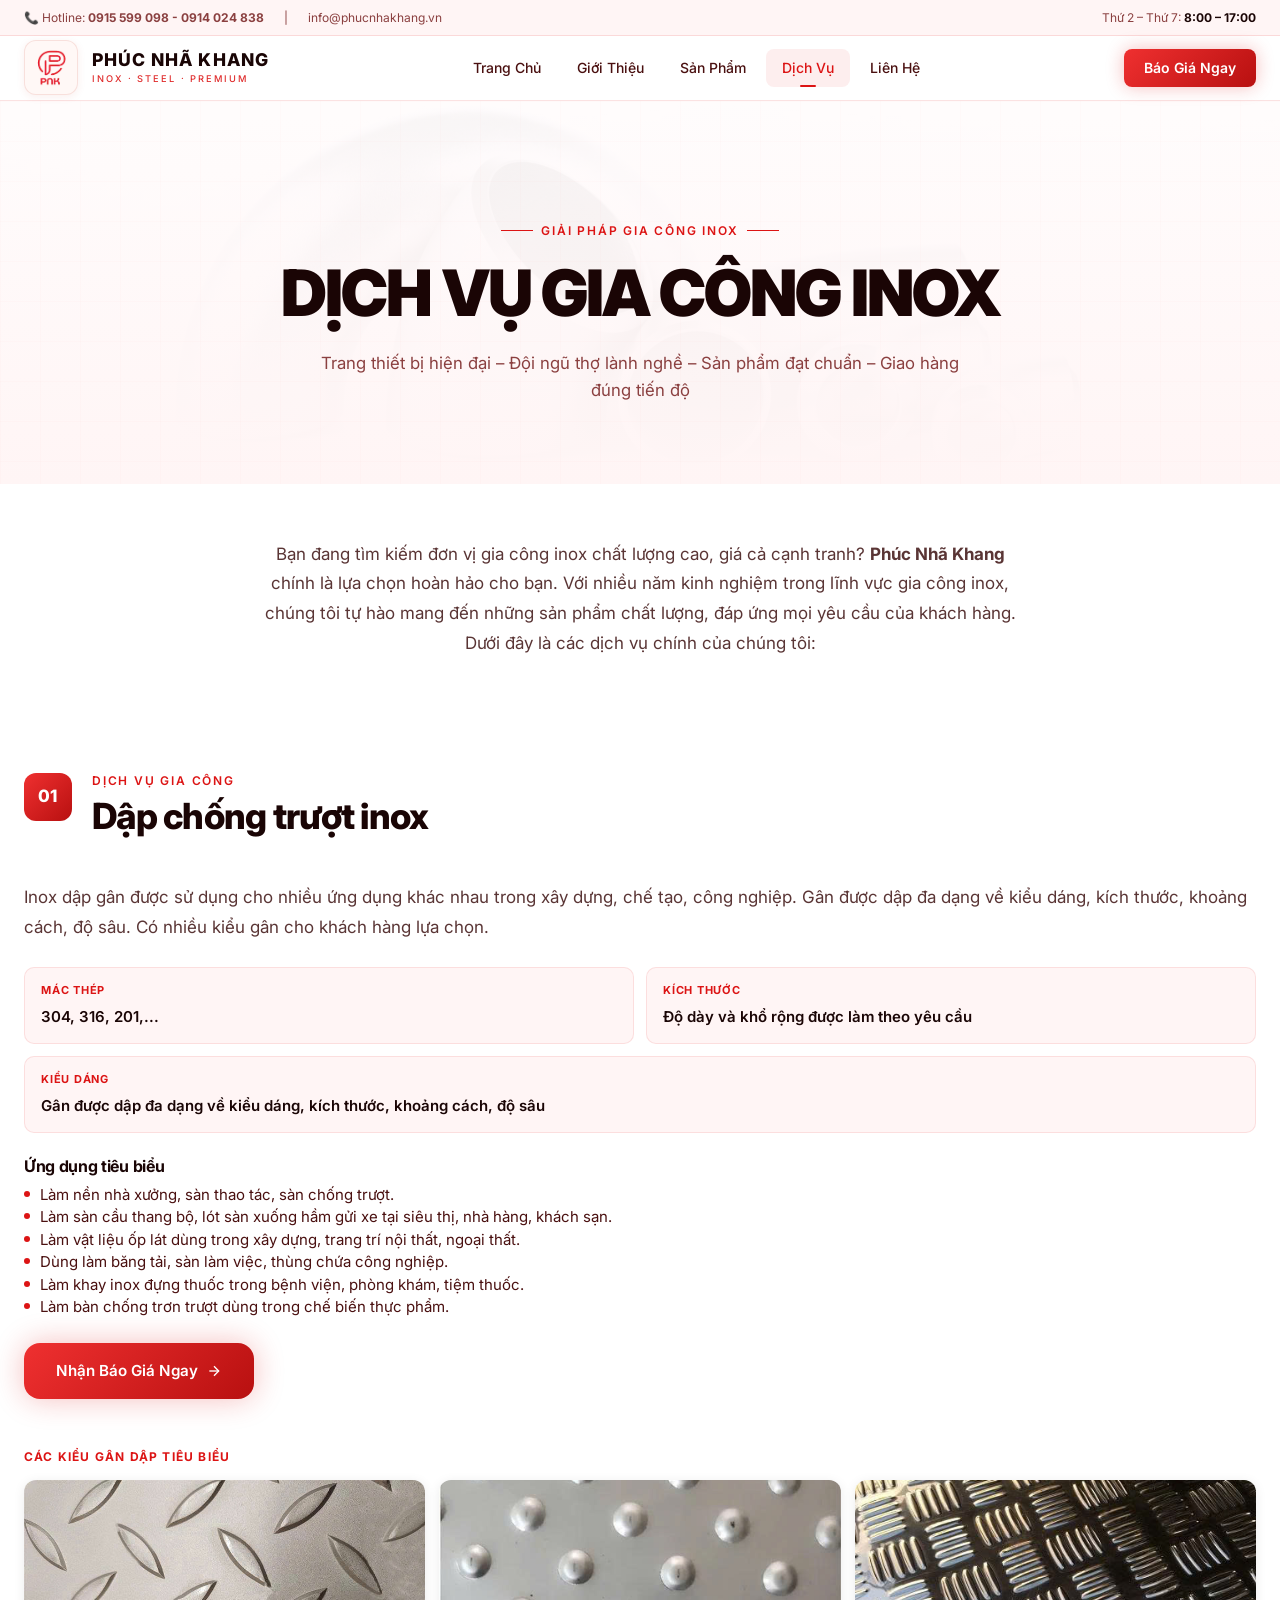
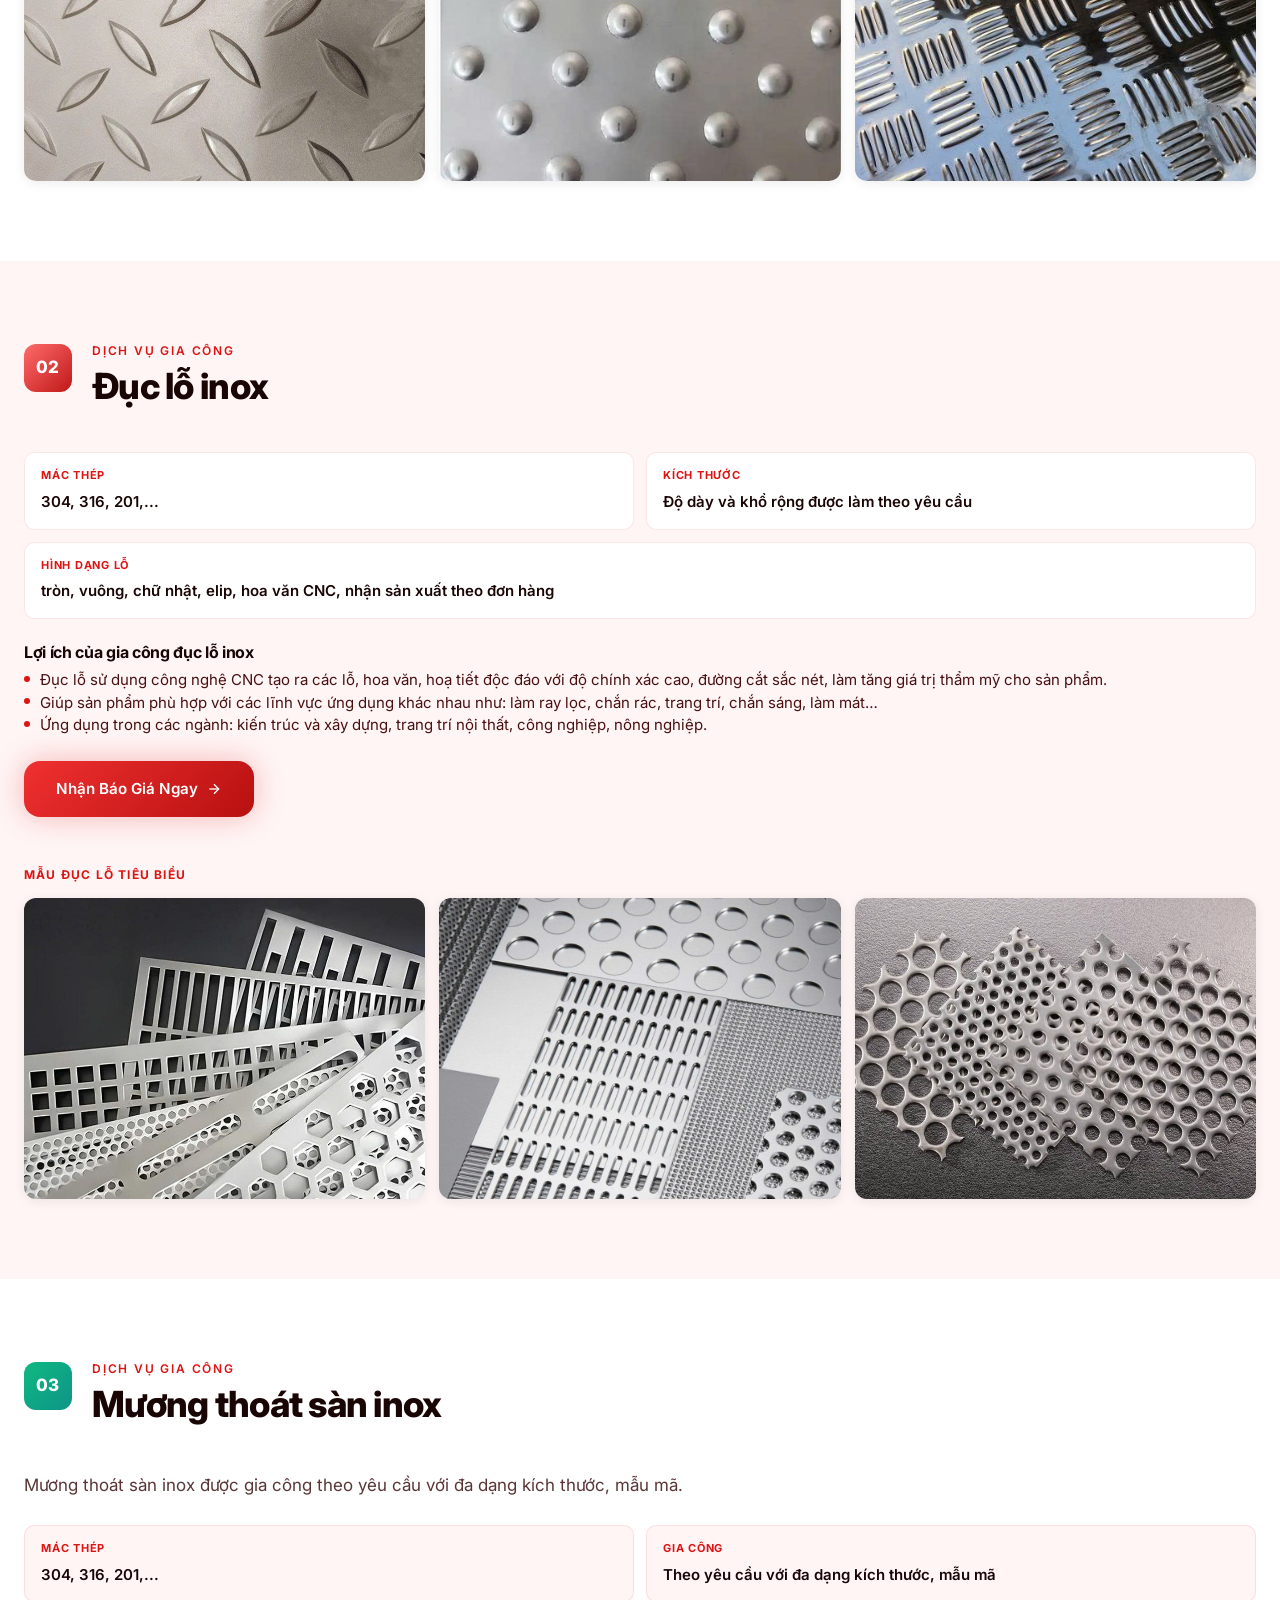
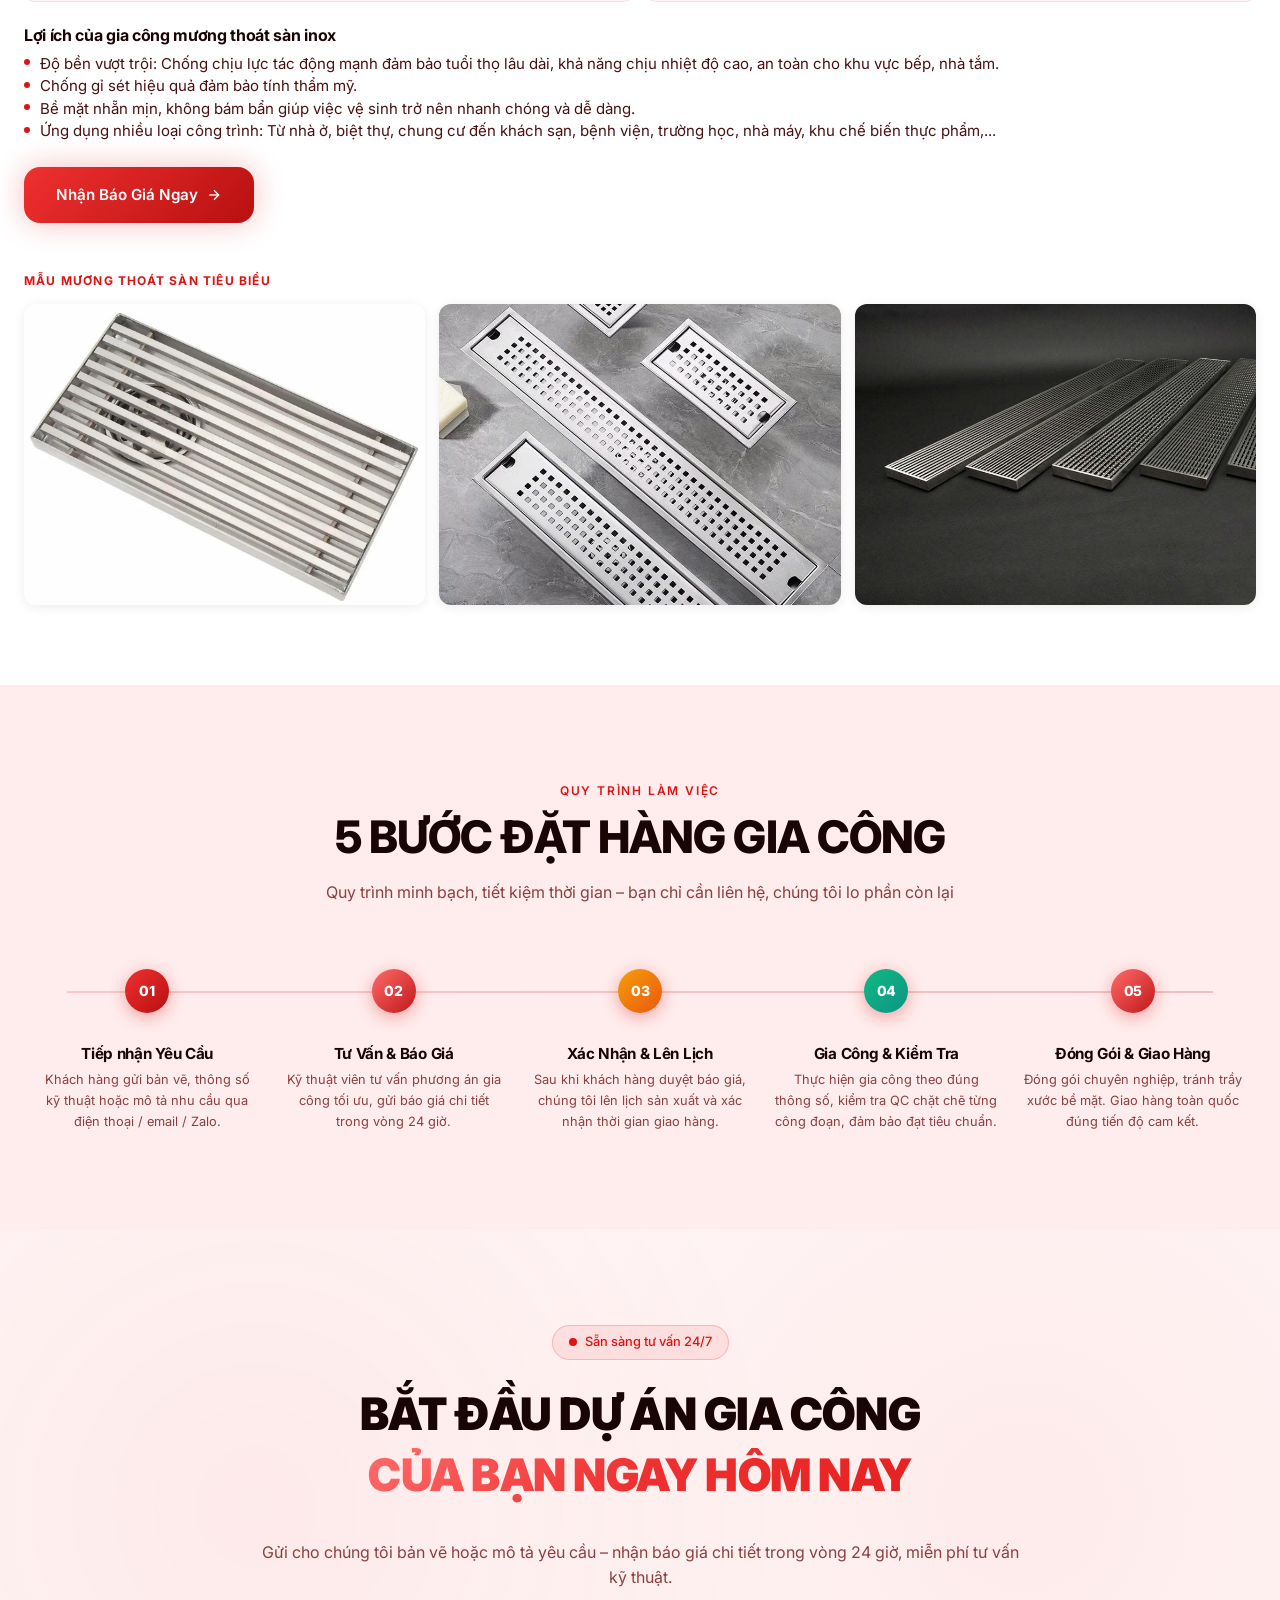
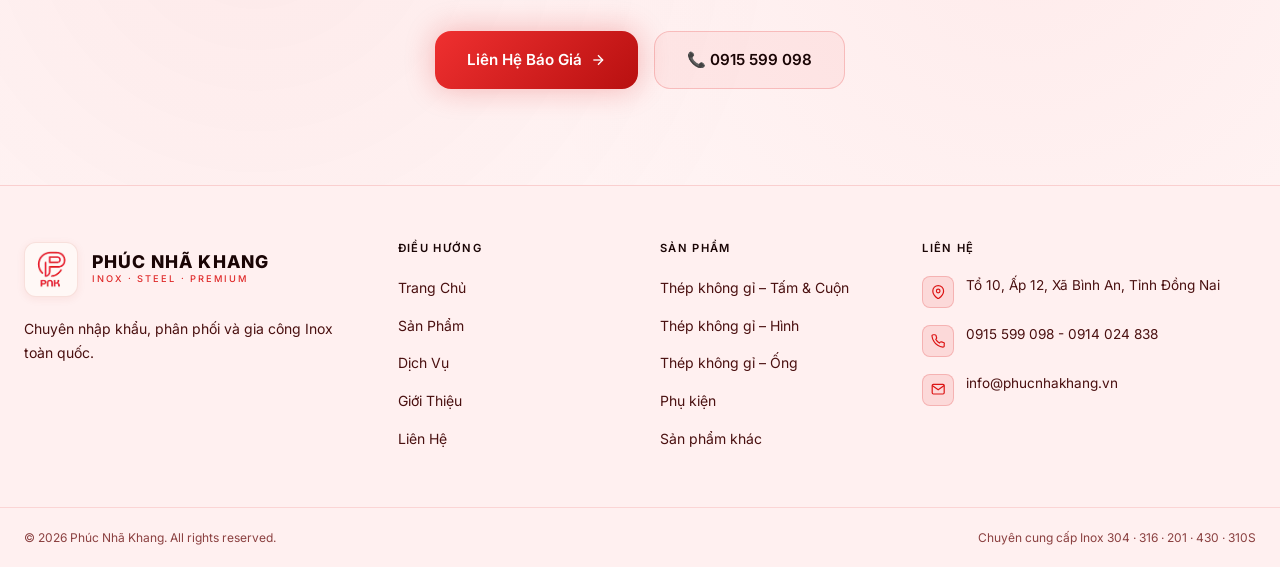
==== dich-vu/index.html @ b0e4201b "fix: standardize casing for service headings in inox services section" ====
<!doctype html>
<html lang="vi" prefix="og: https://ogp.me/ns#">
  <head>
    <meta charset="UTF-8" />
    <meta name="viewport" content="width=device-width, initial-scale=1.0" />

    <title>
      Dịch Vụ Gia Công Inox – Cắt Xẻ, Đột Dập, Đánh Bóng | Phúc Nhã Khang
    </title>
    <meta
      name="description"
      content="Phúc Nhã Khang cung cấp đầy đủ dịch vụ gia công inox: cắt xẻ cuộn, cắt tấm theo kích thước, đột lỗ, uốn gấp, đánh bóng bề mặt. Trang thiết bị hiện đại, giao hàng đúng tiến độ."
    />
    <meta
      name="keywords"
      content="dịch vụ gia công inox, cắt xẻ inox, đột dập inox, uốn gấp inox, đánh bóng inox, gia công inox theo yêu cầu, cắt tấm inox, Phúc Nhã Khang"
    />
    <meta name="robots" content="index, follow" />
    <link rel="canonical" href="https://phucnhakhang.vn/dich-vu" />

    <meta property="og:type" content="website" />
    <meta property="og:locale" content="vi_VN" />
    <meta property="og:url" content="https://phucnhakhang.vn/dich-vu" />
    <meta property="og:site_name" content="Phúc Nhã Khang" />
    <meta
      property="og:title"
      content="Dịch Vụ Gia Công Inox | Phúc Nhã Khang"
    />
    <meta
      property="og:description"
      content="Cắt xẻ, đột dập, uốn gấp, đánh bóng inox – dịch vụ gia công chuyên nghiệp, trang thiết bị hiện đại, đội ngũ lành nghề."
    />
    <meta
      property="og:image"
      content="https://phucnhakhang.vn/assets/img/slide/slide6.png"
    />

    <script type="application/ld+json">
      {
        "@context": "https://schema.org",
        "@type": "Service",
        "name": "Dịch Vụ Gia Công Inox – Phúc Nhã Khang",
        "url": "https://phucnhakhang.vn/dich-vu",
        "provider": {
          "@type": "Organization",
          "name": "Công ty TNHH Phúc Nhã Khang",
          "url": "https://phucnhakhang.vn"
        },
        "description": "Cung cấp dịch vụ gia công inox toàn diện: cắt xẻ cuộn, cắt tấm, đột lỗ, uốn gấp, đánh bóng và gia công theo yêu cầu.",
        "areaServed": "VN",
        "hasOfferCatalog": {
          "@type": "OfferCatalog",
          "name": "Dịch vụ gia công inox",
          "itemListElement": [
            {
              "@type": "Offer",
              "itemOffered": { "@type": "Service", "name": "Cắt xẻ cuộn inox" }
            },
            {
              "@type": "Offer",
              "itemOffered": {
                "@type": "Service",
                "name": "Cắt tấm theo kích thước"
              }
            },
            {
              "@type": "Offer",
              "itemOffered": { "@type": "Service", "name": "Đột lỗ – Đột dập" }
            },
            {
              "@type": "Offer",
              "itemOffered": { "@type": "Service", "name": "Uốn gấp tấm inox" }
            },
            {
              "@type": "Offer",
              "itemOffered": {
                "@type": "Service",
                "name": "Đánh bóng & chải bề mặt"
              }
            },
            {
              "@type": "Offer",
              "itemOffered": {
                "@type": "Service",
                "name": "Gia công theo đơn đặt hàng"
              }
            }
          ]
        }
      }
    </script>

    <link
      rel="icon"
      type="image/png"
      sizes="46x46"
      href="/assets/img/logo.png"
    />
    <link rel="preconnect" href="https://fonts.googleapis.com" />
    <link rel="preconnect" href="https://fonts.gstatic.com" crossorigin />
    <link
      rel="stylesheet"
      href="https://fonts.googleapis.com/css2?family=Inter:wght@400;500;600;700;800;900&display=swap"
    />
    <link rel="stylesheet" href="/css/style.css" />
  </head>
  <body>
    <!-- TOP BAR -->
    <div
      class="topbar"
      role="complementary"
      aria-label="Thông tin liên hệ nhanh"
    >
      <div class="container">
        <div class="topbar__inner">
          <div class="topbar__left">
            <a
              href="tel:0915599098"
              aria-label="Gọi hotline 0915 599 098 - 0914 024 838"
            >
              📞 Hotline: <strong>0915 599 098 - 0914 024 838</strong>
            </a>
            <span aria-hidden="true">|</span>
            <a href="mailto:info@phucnhakhang.vn">info@phucnhakhang.vn</a>
          </div>
          <div>
            Thứ 2 – Thứ 7:
            <strong style="color: var(--text-900)">8:00 – 17:00</strong>
          </div>
        </div>
      </div>
    </div>

    <!-- HEADER -->
    <header class="site-header" role="banner">
      <div class="container">
        <div class="header__inner">
          <a href="/" class="logo" aria-label="Phúc Nhã Khang – Trang chủ">
            <div class="logo__icon" aria-hidden="true">
              <img src="/assets/img/logo.png" alt="Logo Phúc Nhã Khang" />
            </div>
            <div class="logo__text">
              <div class="logo__name">PHÚC NHÃ KHANG</div>
              <div class="logo__tagline">Inox · Steel · Premium</div>
            </div>
          </a>
          <nav class="nav-desktop" aria-label="Điều hướng chính">
            <a href="/">Trang Chủ</a>
            <a href="/gioi-thieu">Giới Thiệu</a>
            <a href="/san-pham">Sản Phẩm</a>
            <a href="/dich-vu" class="active">Dịch Vụ</a>
            <a href="/lien-he">Liên Hệ</a>
          </nav>
          <div style="display: flex; align-items: center; gap: 0.75rem">
            <a href="/lien-he" class="btn-nav">Báo Giá Ngay</a>
            <button
              class="hamburger"
              aria-label="Mở menu"
              aria-expanded="false"
              aria-controls="mobile-menu"
            >
              <span></span><span></span><span></span>
            </button>
          </div>
        </div>
      </div>
      <nav class="nav-mobile" id="mobile-menu" aria-label="Điều hướng mobile">
        <a href="/">Trang Chủ</a>
        <a href="/gioi-thieu">Giới Thiệu</a>
        <a href="/san-pham">Sản Phẩm</a>
        <a href="/dich-vu" class="active">Dịch Vụ</a>
        <a href="/lien-he">Liên Hệ</a>
        <a href="/lien-he" class="btn-mobile">Báo Giá Ngay</a>
      </nav>
    </header>

    <main id="main-content">
      <!-- ═══════════════════════════════════════════════════════
           PAGE HERO
      ═══════════════════════════════════════════════════════ -->
      <section
        class="page-hero"
        aria-label="Dịch vụ gia công inox Phúc Nhã Khang"
      >
        <div class="page-hero__bg" aria-hidden="true">
          <img
            src="/assets/img/slide/slide8.png"
            alt=""
            role="presentation"
            loading="eager"
            fetchpriority="high"
            width="1600"
            height="600"
          />
        </div>
        <div class="page-hero__overlay" aria-hidden="true"></div>
        <div class="page-hero__grid" aria-hidden="true"></div>
        <div class="page-hero__content container">
          <div class="page-hero__label" aria-hidden="true">
            <span class="page-hero__label-line"></span>
            Giải Pháp Gia Công Inox
            <span class="page-hero__label-line"></span>
          </div>
          <h1 class="page-hero__title">DỊCH VỤ GIA CÔNG INOX</h1>
          <p class="page-hero__desc">
            Trang thiết bị hiện đại – Đội ngũ thợ lành nghề – Sản phẩm đạt chuẩn
            – Giao hàng đúng tiến độ
          </p>
          <!-- <div
            class="page-hero__nav"
            style="
              display: flex;
              gap: 0.75rem;
              justify-content: center;
              flex-wrap: wrap;
              margin-top: 1.75rem;
            "
          >
            <a href="#dap-chong-truot" class="sv-hero-pill"
              >01 · Dập Chống Trượt</a
            >
            <a href="#duc-lo" class="sv-hero-pill">02 · Đục Lỗ Inox</a>
            <a href="#muong-thoat-san" class="sv-hero-pill"
              >03 · Mương Thoát Sàn</a
            >
          </div> -->
        </div>
      </section>

      <!-- ═══════════════════════════════════════════════════════
           INTRO
      ═══════════════════════════════════════════════════════ -->
      <section class="sv-intro-section">
        <div class="container">
          <div class="sv-intro-inner fade-up" data-delay="0">
            <p>
              Bạn đang tìm kiếm đơn vị gia công inox chất lượng cao, giá cả cạnh
              tranh? <strong>Phúc Nhã Khang</strong> chính là lựa chọn hoàn hảo
              cho bạn. Với nhiều năm kinh nghiệm trong lĩnh vực gia công inox,
              chúng tôi tự hào mang đến những sản phẩm chất lượng, đáp ứng mọi
              yêu cầu của khách hàng.
            </p>
            <p>Dưới đây là các dịch vụ chính của chúng tôi:</p>
          </div>
        </div>
      </section>

      <!-- ═══════════════════════════════════════════════════════
           SERVICE 1 — DẬP CHỐNG TRƯỢT
      ═══════════════════════════════════════════════════════ -->
      <section
        class="sv-detail-section"
        id="dap-chong-truot"
        aria-labelledby="sv1-heading"
      >
        <div class="container">
          <div class="sv-detail-header fade-up" data-delay="0">
            <div class="sv-detail-num grad-sky">01</div>
            <div>
              <span class="section-eyebrow">Dịch vụ gia công</span>
              <h2 id="sv1-heading">Dập chống trượt inox</h2>
            </div>
          </div>

          <!-- Main 2-col grid -->
          <div class="sv-detail-grid fade-up" data-delay="0.1">
            <!-- Info column -->
            <div class="sv-detail-info">
              <p class="sv-detail-desc">
                Inox dập gân được sử dụng cho nhiều ứng dụng khác nhau trong xây
                dựng, chế tạo, công nghiệp. Gân được dập đa dạng về kiểu dáng,
                kích thước, khoảng cách, độ sâu. Có nhiều kiểu gân cho khách
                hàng lựa chọn.
              </p>

              <!-- Specs -->
              <div class="sv-specs-row">
                <div class="sv-spec-item">
                  <span class="sv-spec-label">Mác thép</span>
                  <span class="sv-spec-value">304, 316, 201,...</span>
                </div>
                <div class="sv-spec-item">
                  <span class="sv-spec-label">Kích thước</span>
                  <span class="sv-spec-value"
                    >Độ dày và khổ rộng được làm theo yêu cầu</span
                  >
                </div>
                <div class="sv-spec-item">
                  <span class="sv-spec-label">Kiểu dáng</span>
                  <span class="sv-spec-value"
                    >Gân được dập đa dạng về kiểu dáng, kích thước, khoảng cách,
                    độ sâu</span
                  >
                </div>
              </div>

              <!-- Applications -->
              <div class="sv-apps-list">
                <h4>Ứng dụng tiêu biểu</h4>
                <ul>
                  <li>Làm nền nhà xưởng, sàn thao tác, sàn chống trượt.</li>
                  <li>
                    Làm sàn cầu thang bộ, lót sàn xuống hầm gửi xe tại siêu thị,
                    nhà hàng, khách sạn.
                  </li>
                  <li>
                    Làm vật liệu ốp lát dùng trong xây dựng, trang trí nội thất,
                    ngoại thất.
                  </li>
                  <li>
                    Dùng làm băng tải, sàn làm việc, thùng chứa công nghiệp.
                  </li>
                  <li>
                    Làm khay inox đựng thuốc trong bệnh viện, phòng khám, tiệm
                    thuốc.
                  </li>
                  <li>
                    Làm bàn chống trơn trượt dùng trong chế biến thực phẩm.
                  </li>
                </ul>
              </div>

              <a href="/lien-he" class="btn-primary sv-detail-cta">
                Nhận Báo Giá Ngay
                <svg
                  aria-hidden="true"
                  width="16"
                  height="16"
                  fill="none"
                  stroke="currentColor"
                  stroke-width="2"
                  viewBox="0 0 24 24"
                >
                  <line x1="5" y1="12" x2="19" y2="12" />
                  <polyline points="12 5 19 12 12 19" />
                </svg>
              </a>
            </div>
          </div>

          <!-- 3-image gallery — kiểu gân -->
          <div class="sv-gallery fade-up" data-delay="0.1">
            <div class="sv-gallery-label">Các kiểu gân dập tiêu biểu</div>
            <div class="sv-gallery-grid sv-gallery-grid--3">
              <div class="sv-gallery-item">
                <img
                  src="/assets/img/products/tam-chong-truot-duc.png"
                  alt="Kiểu gân dập inox 1"
                  loading="lazy"
                  width="600"
                  height="400"
                />
                <!-- <span class="sv-gallery-item__caption">Gân sọc thẳng</span> -->
              </div>
              <div class="sv-gallery-item">
                <img
                  src="/assets/img/manufacturing/chong-truot-2.png"
                  alt="Kiểu gân dập inox 2 – gân lưng cá"
                  loading="lazy"
                  width="600"
                  height="400"
                />
                <!-- <span class="sv-gallery-item__caption">Gân lưng cá</span> -->
              </div>
              <div class="sv-gallery-item">
                <img
                  src="/assets/img/manufacturing/chong-truot-3.png"
                  alt="Kiểu gân dập inox 3 – Inox nhám 5 hoa"
                  loading="lazy"
                  width="600"
                  height="400"
                />
                <!-- <span class="sv-gallery-item__caption">Gân bi tròn</span> -->
              </div>
            </div>
          </div>
        </div>
      </section>

      <!-- ═══════════════════════════════════════════════════════
           SERVICE 2 — ĐỤC LỖ INOX
      ═══════════════════════════════════════════════════════ -->
      <section
        class="sv-detail-section sv-detail-section--alt"
        id="duc-lo"
        aria-labelledby="sv2-heading"
      >
        <div class="container">
          <div class="sv-detail-header fade-up" data-delay="0">
            <div class="sv-detail-num grad-violet">02</div>
            <div>
              <span class="section-eyebrow">Dịch vụ gia công</span>
              <h2 id="sv2-heading">Đục lỗ inox</h2>
            </div>
          </div>

          <div
            class="sv-detail-grid sv-detail-grid--reverse fade-up"
            data-delay="0.1"
          >
            <!-- Info column -->
            <div class="sv-detail-info">
              <!-- <p class="sv-detail-desc">
                Đục lỗ sử dụng công nghệ CNC tạo ra các lỗ, hoa văn, hoạ tiết
                độc đáo với độ chính xác cao, đường cắt sắc nét, làm tăng giá
                trị thẩm mỹ cho sản phẩm. Giúp sản phẩm phù hợp với các lĩnh vực
                ứng dụng khác nhau như: làm ray lọc, chắn rác, trang trí, chắn
                sáng, làm mát…
              </p> -->

              <!-- Specs -->
              <div class="sv-specs-row">
                <div class="sv-spec-item">
                  <span class="sv-spec-label">Mác thép</span>
                  <span class="sv-spec-value">304, 316, 201,...</span>
                </div>
                <div class="sv-spec-item">
                  <span class="sv-spec-label">Kích thước</span>
                  <span class="sv-spec-value"
                    >Độ dày và khổ rộng được làm theo yêu cầu</span
                  >
                </div>
                <div class="sv-spec-item">
                  <span class="sv-spec-label">Hình dạng lỗ</span>
                  <span class="sv-spec-value"
                    >tròn, vuông, chữ nhật, elip, hoa văn CNC, nhận sản xuất
                    theo đơn hàng</span
                  >
                </div>
              </div>

              <!-- Applications -->
              <div class="sv-apps-list">
                <h4>Lợi ích của gia công đục lỗ inox</h4>
                <ul>
                  <li>
                    Đục lỗ sử dụng công nghệ CNC tạo ra các lỗ, hoa văn, hoạ
                    tiết độc đáo với độ chính xác cao, đường cắt sắc nét, làm
                    tăng giá trị thẩm mỹ cho sản phẩm.
                  </li>
                  <li>
                    Giúp sản phẩm phù hợp với các lĩnh vực ứng dụng khác nhau
                    như: làm ray lọc, chắn rác, trang trí, chắn sáng, làm mát…
                  </li>
                  <li>
                    Ứng dụng trong các ngành: kiến trúc và xây dựng, trang trí
                    nội thất, công nghiệp, nông nghiệp.
                  </li>
                </ul>
              </div>

              <a href="/lien-he" class="btn-primary sv-detail-cta">
                Nhận Báo Giá Ngay
                <svg
                  aria-hidden="true"
                  width="16"
                  height="16"
                  fill="none"
                  stroke="currentColor"
                  stroke-width="2"
                  viewBox="0 0 24 24"
                >
                  <line x1="5" y1="12" x2="19" y2="12" />
                  <polyline points="12 5 19 12 12 19" />
                </svg>
              </a>
            </div>
          </div>

          <!-- 3-image gallery -->
          <div class="sv-gallery fade-up" data-delay="0.1">
            <div class="sv-gallery-label">Mẫu đục lỗ tiêu biểu</div>
            <div class="sv-gallery-grid sv-gallery-grid--3">
              <div class="sv-gallery-item">
                <img
                  src="/assets/img/manufacturing/duc-lo-1.png"
                  alt="Tấm inox đục lỗ hoa văn CNC – Phúc Nhã Khang"
                  loading="lazy"
                  width="600"
                  height="400"
                />
              </div>
              <div class="sv-gallery-item">
                <img
                  src="/assets/img/manufacturing/duc-lo-2.png"
                  alt="Tấm inox đục lỗ tròn hàng loạt – ray lọc"
                  loading="lazy"
                  width="600"
                  height="400"
                />
              </div>
              <div class="sv-gallery-item">
                <img
                  src="/assets/img/manufacturing/duc-lo-3.png"
                  alt="Tấm inox đục lỗ hoa văn CNC trang trí nội thất"
                  loading="lazy"
                  width="600"
                  height="400"
                />
              </div>
            </div>
          </div>
        </div>
      </section>

      <!-- ═══════════════════════════════════════════════════════
           SERVICE 3 — MƯƠNG THOÁT SÀN
      ═══════════════════════════════════════════════════════ -->
      <section
        class="sv-detail-section"
        id="muong-thoat-san"
        aria-labelledby="sv3-heading"
      >
        <div class="container">
          <div class="sv-detail-header fade-up" data-delay="0">
            <div class="sv-detail-num grad-emerald">03</div>
            <div>
              <span class="section-eyebrow">Dịch vụ gia công</span>
              <h2 id="sv3-heading">Mương thoát sàn inox</h2>
            </div>
          </div>

          <div class="sv-detail-grid fade-up" data-delay="0.1">
            <!-- Info column -->
            <div class="sv-detail-info">
              <p class="sv-detail-desc">
                Mương thoát sàn inox được gia công theo yêu cầu với đa dạng kích
                thước, mẫu mã.
              </p>

              <!-- Specs -->
              <div class="sv-specs-row">
                <div class="sv-spec-item">
                  <span class="sv-spec-label">Mác thép</span>
                  <span class="sv-spec-value">304, 316, 201,...</span>
                </div>
                <div class="sv-spec-item">
                  <span class="sv-spec-label">Gia công</span>
                  <span class="sv-spec-value"
                    >Theo yêu cầu với đa dạng kích thước, mẫu mã</span
                  >
                </div>
              </div>

              <!-- Benefits -->

              <!-- Applications -->
              <div class="sv-apps-list">
                <h4>Lợi ích của gia công mương thoát sàn inox</h4>
                <ul>
                  <li>
                    Độ bền vượt trội: Chống chịu lực tác động mạnh đảm bảo tuổi
                    thọ lâu dài, khả năng chịu nhiệt độ cao, an toàn cho khu vực
                    bếp, nhà tắm.
                  </li>
                  <li>Chống gỉ sét hiệu quả đảm bảo tính thẩm mỹ.</li>
                  <li>
                    Bề mặt nhẵn mịn, không bám bẩn giúp việc vệ sinh trở nên
                    nhanh chóng và dễ dàng.
                  </li>
                  <li>
                    Ứng dụng nhiều loại công trình: Từ nhà ở, biệt thự, chung cư
                    đến khách sạn, bệnh viện, trường học, nhà máy, khu chế biến
                    thực phẩm,...
                  </li>
                </ul>
              </div>

              <a href="/lien-he" class="btn-primary sv-detail-cta">
                Nhận Báo Giá Ngay
                <svg
                  aria-hidden="true"
                  width="16"
                  height="16"
                  fill="none"
                  stroke="currentColor"
                  stroke-width="2"
                  viewBox="0 0 24 24"
                >
                  <line x1="5" y1="12" x2="19" y2="12" />
                  <polyline points="12 5 19 12 12 19" />
                </svg>
              </a>
            </div>
          </div>

          <!-- 3-image gallery -->
          <div class="sv-gallery fade-up" data-delay="0.1">
            <div class="sv-gallery-label">Mẫu mương thoát sàn tiêu biểu</div>
            <div class="sv-gallery-grid sv-gallery-grid--3">
              <div class="sv-gallery-item">
                <img
                  src="/assets/img/manufacturing/muong-thoat-san-1.png"
                  alt="Mương thoát sàn inox gân thẳng"
                  loading="lazy"
                  width="600"
                  height="400"
                />
                <!-- <span class="sv-gallery-item__caption">Mương gân thẳng</span> -->
              </div>
              <div class="sv-gallery-item">
                <img
                  src="/assets/img/manufacturing/muong-thoat-san-2.png"
                  alt="Mương thoát sàn inox dài chạy sảnh"
                  loading="lazy"
                  width="600"
                  height="400"
                />
                <!-- <span class="sv-gallery-item__caption"
                  >Mương dài chạy sảnh</span -->
                >
              </div>
              <div class="sv-gallery-item">
                <img
                  src="/assets/img/manufacturing/muong-thoat-san-3.png"
                  alt="Mương thoát sàn inox vuông âm sàn"
                  loading="lazy"
                  width="600"
                  height="400"
                />
                <!-- <span class="sv-gallery-item__caption">Mương vuông âm sàn</span> -->
              </div>
            </div>
          </div>
        </div>
      </section>

      <!-- ═══════════════════════════════════════════════════════
           QUI TRÌNH LÀM VIỆC
      ═══════════════════════════════════════════════════════ -->
      <section class="process-section" aria-labelledby="process-heading">
        <div class="container">
          <header class="features-header fade-up" data-delay="0">
            <span class="section-eyebrow">Quy trình làm việc</span>
            <h2 id="process-heading">5 BƯỚC ĐẶT HÀNG GIA CÔNG</h2>
            <p>
              Quy trình minh bạch, tiết kiệm thời gian – bạn chỉ cần liên hệ,
              chúng tôi lo phần còn lại
            </p>
          </header>

          <div class="process-steps">
            <div class="process-step fade-up" data-delay="0">
              <div class="process-step__badge grad-sky">
                <span>01</span>
              </div>
              <div class="process-step__connector" aria-hidden="true"></div>
              <div class="process-step__body">
                <h3>Tiếp nhận Yêu Cầu</h3>
                <p>
                  Khách hàng gửi bản vẽ, thông số kỹ thuật hoặc mô tả nhu cầu
                  qua điện thoại / email / Zalo.
                </p>
              </div>
            </div>

            <div class="process-step fade-up" data-delay="0.1">
              <div class="process-step__badge grad-violet">
                <span>02</span>
              </div>
              <div class="process-step__connector" aria-hidden="true"></div>
              <div class="process-step__body">
                <h3>Tư Vấn & Báo Giá</h3>
                <p>
                  Kỹ thuật viên tư vấn phương án gia công tối ưu, gửi báo giá
                  chi tiết trong vòng 24 giờ.
                </p>
              </div>
            </div>

            <div class="process-step fade-up" data-delay="0.2">
              <div class="process-step__badge grad-amber">
                <span>03</span>
              </div>
              <div class="process-step__connector" aria-hidden="true"></div>
              <div class="process-step__body">
                <h3>Xác Nhận & Lên Lịch</h3>
                <p>
                  Sau khi khách hàng duyệt báo giá, chúng tôi lên lịch sản xuất
                  và xác nhận thời gian giao hàng.
                </p>
              </div>
            </div>

            <div class="process-step fade-up" data-delay="0.3">
              <div class="process-step__badge grad-emerald">
                <span>04</span>
              </div>
              <div class="process-step__connector" aria-hidden="true"></div>
              <div class="process-step__body">
                <h3>Gia Công & Kiểm Tra</h3>
                <p>
                  Thực hiện gia công theo đúng thông số, kiểm tra QC chặt chẽ
                  từng công đoạn, đảm bảo đạt tiêu chuẩn.
                </p>
              </div>
            </div>

            <div class="process-step fade-up" data-delay="0.3">
              <div class="process-step__badge grad-rose">
                <span>05</span>
              </div>
              <div class="process-step__connector" aria-hidden="true"></div>
              <div class="process-step__body">
                <h3>Đóng Gói & Giao Hàng</h3>
                <p>
                  Đóng gói chuyên nghiệp, tránh trầy xước bề mặt. Giao hàng toàn
                  quốc đúng tiến độ cam kết.
                </p>
              </div>
            </div>
          </div>
        </div>
      </section>

      <!-- ═══════════════════════════════════════════════════════
           CTA
      ═══════════════════════════════════════════════════════ -->
      <section class="cta-section" aria-labelledby="cta-heading">
        <div class="cta-section__glow" aria-hidden="true"></div>
        <div class="container">
          <div class="cta-section__inner fade-up" data-delay="0">
            <div class="badge">
              <span class="badge__dot"></span>
              Sẵn sàng tư vấn 24/7
            </div>
            <h2 id="cta-heading" class="cta-section__title">
              BẮT ĐẦU DỰ ÁN GIA CÔNG<br />
              <span class="grad-text">CỦA BẠN NGAY HÔM NAY</span>
            </h2>
            <p class="cta-section__subtitle">
              Gửi cho chúng tôi bản vẽ hoặc mô tả yêu cầu – nhận báo giá chi
              tiết trong vòng 24 giờ, miễn phí tư vấn kỹ thuật.
            </p>
            <div class="cta-section__actions">
              <a href="/lien-he" class="btn-primary">
                Liên Hệ Báo Giá
                <svg
                  aria-hidden="true"
                  width="16"
                  height="16"
                  fill="none"
                  stroke="currentColor"
                  stroke-width="2"
                  viewBox="0 0 24 24"
                >
                  <line x1="5" y1="12" x2="19" y2="12" />
                  <polyline points="12 5 19 12 12 19" />
                </svg>
              </a>
              <a href="tel:0915599098" class="btn-outline"> 📞 0915 599 098 </a>
            </div>
          </div>
        </div>
      </section>
    </main>

    <!-- FOOTER -->
    <footer class="site-footer" role="contentinfo">
      <div class="container">
        <div class="footer-main">
          <div class="footer-brand">
            <a href="/" class="logo" aria-label="Phúc Nhã Khang">
              <div class="logo__icon" aria-hidden="true">
                <img src="/assets/img/logo.png" alt="Logo Phúc Nhã Khang" />
              </div>
              <div>
                <div class="logo__name">PHÚC NHÃ KHANG</div>
                <div class="logo__tagline">Inox · Steel · Premium</div>
              </div>
            </a>
            <p>Chuyên nhập khẩu, phân phối và gia công Inox toàn quốc.</p>
          </div>

          <nav class="footer-col" aria-label="Điều hướng footer">
            <h4>Điều Hướng</h4>
            <ul class="footer-links">
              <li><a href="/">Trang Chủ</a></li>
              <li><a href="/san-pham">Sản Phẩm</a></li>
              <li><a href="/dich-vu">Dịch Vụ</a></li>
              <li><a href="/gioi-thieu">Giới Thiệu</a></li>
              <li><a href="/lien-he">Liên Hệ</a></li>
            </ul>
          </nav>

          <!-- Products -->
          <div class="footer-col">
            <h4>Sản Phẩm</h4>
            <ul class="footer-links">
              <li>
                <a href="/san-pham#tam">Thép không gỉ – Tấm &amp; Cuộn</a>
              </li>
              <li><a href="/san-pham#hinh">Thép không gỉ – Hình</a></li>
              <li><a href="/san-pham#ong">Thép không gỉ – Ống</a></li>
              <li><a href="/san-pham#phukien">Phụ kiện</a></li>
              <li><a href="/san-pham#dacbiet">Sản phẩm khác</a></li>
            </ul>
          </div>

          <address class="footer-col" style="font-style: normal">
            <h4>Liên Hệ</h4>
            <ul class="footer-contact-list">
              <li class="footer-contact-item">
                <div class="footer-contact-item__icon" aria-hidden="true">
                  <svg viewBox="0 0 24 24">
                    <path d="M21 10c0 7-9 13-9 13s-9-6-9-13a9 9 0 0 1 18 0z" />
                    <circle cx="12" cy="10" r="3" />
                  </svg>
                </div>
                <span>Tổ 10, Ấp 12, Xã Bình An, Tỉnh Đồng Nai</span>
              </li>
              <li class="footer-contact-item">
                <div class="footer-contact-item__icon" aria-hidden="true">
                  <svg viewBox="0 0 24 24">
                    <path
                      d="M22 16.92v3a2 2 0 0 1-2.18 2 19.79 19.79 0 0 1-8.63-3.07A19.5 19.5 0 0 1 4.69 12a19.79 19.79 0 0 1-3.07-8.67A2 2 0 0 1 3.6 1.29h3a2 2 0 0 1 2 1.72 12.84 12.84 0 0 0 .7 2.81 2 2 0 0 1-.45 2.11L8.09 8.91a16 16 0 0 0 6 6l1.27-1.27a2 2 0 0 1 2.11-.45 12.84 12.84 0 0 0 2.81.7A2 2 0 0 1 22 16.92z"
                    />
                  </svg>
                </div>
                <a href="tel:0915599098">0915 599 098 - 0914 024 838</a>
              </li>
              <li class="footer-contact-item">
                <div class="footer-contact-item__icon" aria-hidden="true">
                  <svg viewBox="0 0 24 24">
                    <path
                      d="M4 4h16c1.1 0 2 .9 2 2v12c0 1.1-.9 2-2 2H4c-1.1 0-2-.9-2-2V6c0-1.1.9-2 2-2z"
                    />
                    <polyline points="22,6 12,13 2,6" />
                  </svg>
                </div>
                <a href="mailto:info@phucnhakhang.vn">info@phucnhakhang.vn</a>
              </li>
            </ul>
          </address>
        </div>
      </div>

      <div class="footer-bottom">
        <div class="container">
          <div class="footer-bottom__inner">
            <p>© 2026 Phúc Nhã Khang. All rights reserved.</p>
            <p>Chuyên cung cấp Inox 304 · 316 · 201 · 430 · 310S</p>
          </div>
        </div>
      </div>
    </footer>

    <script src="/assets/js/main.js" defer></script>
  </body>
</html>
---- css/style.css ----
/* =============================================================
   PHÚC NHÃ KHANG — Main Stylesheet
   Màu sắc: Đỏ tươi + Trắng (Red & White)
   ============================================================= */

/* ── CSS Variables ─────────────────────────────────────────── */
:root {
  /* Backgrounds – trắng tinh với tông đỏ nhẹ */
  --bg-deep: #fff5f5;
  --bg-dark: #ffecec;
  --bg-card: #ffffff;
  --bg-header: #ffffff;

  /* Red – đỏ tươi chủ đạo */
  --fire-400: #ef3030;
  --fire-500: #dc1414;
  --fire-600: #b81010;

  /* Red secondary – đỏ phụ / hồng đỏ */
  --gold-400: #ff6b6b;
  --gold-500: #e52020;
  --gold-600: #c01818;

  /* Text – đen đỏ ấm */
  --text-900: #1a0505;
  --text-700: #4a1010;
  --text-500: #8b4040;
  --text-400: #b06060;
  --text-300: #cc9090;

  /* Kept for compat */
  --sky-400: #ef3030;
  --sky-500: #dc1414;
  --blue-600: #b81010;
  --purple-500: #e52020;
  --slate-300: #4a1010;
  --slate-400: #8b4040;
  --slate-500: #b06060;
  --slate-600: #cc9090;
  --white: #ffffff;

  /* Border */
  --border: rgba(220, 20, 20, 0.12);
  --border-md: rgba(220, 20, 20, 0.2);
  --border-lg: rgba(220, 20, 20, 0.35);

  --radius-xl: 1rem;
  --radius-2xl: 1.25rem;
  --transition: 0.25s ease;

  --shadow-sky: 0 0 30px rgba(220, 20, 20, 0.28);
  --shadow-sky-lg: 0 0 50px rgba(220, 20, 20, 0.45);
  --shadow-fire: 0 0 30px rgba(220, 20, 20, 0.28);
  --shadow-fire-lg: 0 0 50px rgba(220, 20, 20, 0.45);
  --shadow-gold: 0 0 24px rgba(239, 48, 48, 0.28);
}

/* ── Reset & Base ───────────────────────────────────────────── */
*,
*::before,
*::after {
  box-sizing: border-box;
  margin: 0;
  padding: 0;
}

html {
  scroll-behavior: smooth;
  font-size: 16px;
}

body {
  font-family:
    "Inter",
    -apple-system,
    BlinkMacSystemFont,
    "Segoe UI",
    sans-serif;
  background-color: var(--bg-deep);
  color: var(--text-700);
  line-height: 1.6;
  -webkit-font-smoothing: antialiased;
}

/* ── Typography ─────────────────────────────────────────────── */
h1,
h2,
h3,
h4,
h5,
h6 {
  color: var(--text-900);
  font-weight: 700;
  line-height: 1.15;
  letter-spacing: -0.02em;
}

a {
  color: inherit;
  text-decoration: none;
  transition: color var(--transition);
}
img {
  max-width: 100%;
  height: auto;
  display: block;
}
input,
textarea,
select,
button {
  font-family: inherit;
}

/* ── Utilities ──────────────────────────────────────────────── */
.container {
  width: 100%;
  max-width: 1280px;
  margin: 0 auto;
  padding: 0 1.5rem;
}

.sr-only {
  position: absolute;
  width: 1px;
  height: 1px;
  padding: 0;
  margin: -1px;
  overflow: hidden;
  clip: rect(0, 0, 0, 0);
  white-space: nowrap;
  border: 0;
}

.text-sky {
  color: var(--sky-400);
}
.text-white {
  color: var(--white);
}
.text-muted {
  color: var(--slate-400);
}
.text-faint {
  color: var(--slate-500);
}
.text-center {
  text-align: center;
}

.fade-up {
  opacity: 0;
  transform: translateY(28px);
  transition:
    opacity 0.7s cubic-bezier(0.22, 1, 0.36, 1),
    transform 0.7s cubic-bezier(0.22, 1, 0.36, 1);
}
.fade-up.visible {
  opacity: 1;
  transform: translateY(0);
}

/* ── Top-bar ────────────────────────────────────────────────── */
.topbar {
  background: #fff5f5;
  border-bottom: 1px solid var(--border);
  padding: 0.5rem 0;
  font-size: 0.75rem;
  color: var(--text-500);
}
.topbar__inner {
  display: flex;
  justify-content: space-between;
  align-items: center;
  gap: 1rem;
}
.topbar__left {
  display: flex;
  align-items: center;
  gap: 1.25rem;
}
.topbar a:hover {
  color: var(--fire-500);
}

/* ── Header ─────────────────────────────────────────────────── */
.site-header {
  position: sticky;
  top: 0;
  z-index: 100;
  background: rgba(255, 255, 255, 0.97);
  backdrop-filter: blur(16px);
  -webkit-backdrop-filter: blur(16px);
  border-bottom: 1px solid var(--border);
  transition: box-shadow var(--transition);
}
.site-header.scrolled {
  box-shadow: 0 4px 24px rgba(220, 20, 20, 0.12);
}

.header__inner {
  display: flex;
  align-items: center;
  justify-content: space-between;
  height: 4rem;
  gap: 1.5rem;
}

/* Logo */
.logo {
  display: flex;
  align-items: center;
  gap: 0.85rem;
  text-decoration: none;
  transition: opacity 0.2s;
}
.logo:hover {
  opacity: 0.88;
}
.logo__icon {
  width: 3.4rem;
  height: 3.4rem;
  background: #fff8f6;
  border: 1.5px solid rgba(196, 48, 34, 0.12);
  border-radius: 0.75rem;
  display: flex;
  align-items: center;
  justify-content: center;
  flex-shrink: 0;
  transition:
    transform 0.3s,
    box-shadow 0.3s;
  overflow: hidden;
  box-shadow: 0 2px 8px rgba(196, 48, 34, 0.08);
}
.logo:hover .logo__icon {
  transform: scale(1.05);
  box-shadow: 0 4px 16px rgba(196, 48, 34, 0.18);
}
.logo__icon svg {
  display: none;
}
.logo__icon img {
  width: 82%;
  height: 82%;
  object-fit: contain;
  display: block;
}
.logo__text {
  display: flex;
  flex-direction: column;
  gap: 0.1rem;
}
.logo__name {
  font-weight: 800;
  font-size: 1.1rem;
  color: var(--text-900);
  letter-spacing: 0.06em;
  line-height: 1.15;
}
.logo__tagline {
  font-size: 0.58rem;
  letter-spacing: 0.22em;
  text-transform: uppercase;
  color: var(--fire-500);
  opacity: 0.9;
  font-weight: 500;
}

/* Desktop Nav */
.nav-desktop {
  display: flex;
  align-items: center;
  gap: 0.25rem;
}
.nav-desktop a {
  position: relative;
  padding: 0.5rem 1rem;
  font-size: 0.875rem;
  font-weight: 500;
  color: var(--text-700);
  border-radius: 0.5rem;
  transition:
    color var(--transition),
    background var(--transition);
}
.nav-desktop a:hover {
  color: var(--text-900);
  background: rgba(220, 20, 20, 0.06);
}
.nav-desktop a.active {
  color: var(--fire-500);
  background: rgba(220, 20, 20, 0.07);
}
.nav-desktop a.active::after {
  content: "";
  position: absolute;
  bottom: 0;
  left: 50%;
  transform: translateX(-50%);
  width: 1rem;
  height: 2px;
  background: var(--fire-500);
  border-radius: 9999px;
}

.btn-nav {
  display: inline-flex;
  align-items: center;
  gap: 0.5rem;
  padding: 0.5rem 1.25rem;
  background: linear-gradient(135deg, var(--fire-400) 0%, var(--fire-600) 100%);
  color: #fff;
  font-size: 0.875rem;
  font-weight: 600;
  border-radius: 0.5rem;
  white-space: nowrap;
  box-shadow: 0 0 18px rgba(220, 20, 20, 0.28);
  transition:
    box-shadow var(--transition),
    filter var(--transition);
}
.btn-nav:hover {
  box-shadow: 0 0 28px rgba(220, 20, 20, 0.5);
  filter: brightness(1.05);
  color: #fff;
}

/* Hamburger */
.hamburger {
  display: none;
  flex-direction: column;
  justify-content: center;
  align-items: center;
  gap: 5px;
  width: 2.5rem;
  height: 2.5rem;
  background: none;
  border: none;
  cursor: pointer;
  padding: 0.4rem;
}
.hamburger span {
  display: block;
  width: 22px;
  height: 2px;
  background: var(--text-700);
  border-radius: 2px;
  transition:
    transform 0.3s,
    opacity 0.3s;
}
.hamburger.open span:nth-child(1) {
  transform: translateY(7px) rotate(45deg);
}
.hamburger.open span:nth-child(2) {
  opacity: 0;
}
.hamburger.open span:nth-child(3) {
  transform: translateY(-7px) rotate(-45deg);
}

/* Mobile Menu */
.nav-mobile {
  display: none;
  background: #fff5f5;
  border-top: 1px solid var(--border);
  padding: 1rem 0;
}
.nav-mobile.open {
  display: block;
}
.nav-mobile a {
  display: block;
  padding: 0.75rem 1.5rem;
  font-size: 0.9rem;
  font-weight: 500;
  color: var(--text-700);
  border-radius: 0.5rem;
  margin: 0 1rem 0.25rem;
  transition:
    background var(--transition),
    color var(--transition);
}
.nav-mobile a:hover {
  background: rgba(220, 20, 20, 0.06);
  color: var(--text-900);
}
.nav-mobile a.active {
  background: rgba(220, 20, 20, 0.1);
  color: var(--fire-500);
  border: 1px solid rgba(220, 20, 20, 0.2);
}
.nav-mobile .btn-mobile {
  display: block;
  text-align: center;
  margin: 0.5rem 1rem 0;
  padding: 0.75rem;
  background: linear-gradient(135deg, var(--fire-400), var(--fire-600));
  color: #fff;
  font-weight: 600;
  border-radius: 0.5rem;
}

/* ── Buttons ─────────────────────────────────────────────────── */
.btn-primary {
  display: inline-flex;
  align-items: center;
  gap: 0.5rem;
  padding: 1rem 2rem;
  background: linear-gradient(135deg, var(--fire-400) 0%, var(--fire-600) 100%);
  color: #fff;
  font-weight: 600;
  font-size: 0.95rem;
  border-radius: var(--radius-xl);
  border: none;
  cursor: pointer;
  box-shadow: var(--shadow-fire);
  transition:
    box-shadow var(--transition),
    filter var(--transition);
}
.btn-primary:hover {
  box-shadow: var(--shadow-fire-lg);
  filter: brightness(1.08);
  color: #fff;
}

.btn-outline {
  display: inline-flex;
  align-items: center;
  gap: 0.5rem;
  padding: 1rem 2rem;
  background: rgba(220, 20, 20, 0.05);
  color: var(--text-900);
  font-weight: 600;
  font-size: 0.95rem;
  border-radius: var(--radius-xl);
  border: 1px solid var(--border-md);
  cursor: pointer;
  transition:
    background var(--transition),
    border-color var(--transition);
}
.btn-outline:hover {
  background: rgba(220, 20, 20, 0.1);
  border-color: var(--border-lg);
  color: var(--text-900);
}

.btn-ghost-sky {
  display: inline-flex;
  align-items: center;
  gap: 0.5rem;
  padding: 0.6rem 1rem;
  background: rgba(220, 20, 20, 0.07);
  border: 1px solid rgba(220, 20, 20, 0.2);
  color: var(--fire-500);
  font-size: 0.875rem;
  font-weight: 600;
  border-radius: var(--radius-xl);
  transition:
    background var(--transition),
    border-color var(--transition),
    color var(--transition);
}
.btn-ghost-sky:hover {
  background: rgba(220, 20, 20, 0.14);
  border-color: rgba(220, 20, 20, 0.38);
  color: var(--fire-600);
}

/* ── Section labels ─────────────────────────────────────────── */
.section-eyebrow {
  display: block;
  font-size: 0.75rem;
  font-weight: 600;
  letter-spacing: 0.15em;
  text-transform: uppercase;
  color: var(--fire-500);
  margin-bottom: 0.75rem;
}

/* ── Grid layouts ───────────────────────────────────────────── */
.grid-2 {
  display: grid;
  grid-template-columns: repeat(2, 1fr);
  gap: 1.5rem;
}
.grid-3 {
  display: grid;
  grid-template-columns: repeat(3, 1fr);
  gap: 1.5rem;
}
.grid-4 {
  display: grid;
  grid-template-columns: repeat(4, 1fr);
  gap: 1.5rem;
}

/* ── Card base ──────────────────────────────────────────────── */
.card {
  background: var(--bg-card);
  border: 1px solid var(--border);
  border-radius: var(--radius-2xl);
  transition:
    background var(--transition),
    border-color var(--transition),
    transform var(--transition);
  overflow: hidden;
}
.card:hover {
  background: #fff5f5;
  border-color: var(--border-md);
}

/* ── Gradient text ──────────────────────────────────────────── */
.grad-text {
  background: linear-gradient(
    135deg,
    var(--gold-400) 0%,
    var(--fire-400) 50%,
    var(--gold-500) 100%
  );
  -webkit-background-clip: text;
  -webkit-text-fill-color: transparent;
  background-clip: text;
  display: inline-block;
  padding-bottom: 0.2em;
  line-height: 1.4;
}

/* ── Badge / pill ───────────────────────────────────────────── */
.badge {
  display: inline-flex;
  align-items: center;
  gap: 0.5rem;
  padding: 0.4rem 1rem;
  background: rgba(220, 20, 20, 0.08);
  border: 1px solid rgba(220, 20, 20, 0.2);
  color: var(--fire-500);
  font-size: 0.8rem;
  font-weight: 500;
  border-radius: 9999px;
}
.badge__dot {
  width: 0.5rem;
  height: 0.5rem;
  background: var(--fire-500);
  border-radius: 50%;
  animation: pulse 2s infinite;
}
@keyframes pulse {
  0%,
  100% {
    opacity: 1;
  }
  50% {
    opacity: 0.4;
  }
}

/* ── ─── HERO ─────────────────────────────────────────────── */
.hero {
  position: relative;
  min-height: 100vh;
  display: flex;
  align-items: center;
  overflow: hidden;
}
.hero__bg {
  position: absolute;
  inset: 0;
}
.hero__bg img {
  width: 100%;
  height: 100%;
  object-fit: cover;
  opacity: 0.28;
}
.hero__overlay {
  position: absolute;
  inset: 0;
  z-index: 1;
  pointer-events: none;
  background: linear-gradient(
    to right,
    rgba(255, 255, 255, 0.97) 0%,
    rgba(255, 255, 255, 0.97) 30%,
    rgba(255, 255, 255, 0.55) 52%,
    rgba(255, 255, 255, 0.08) 70%,
    transparent 100%
  );
}
.hero__overlay-bottom {
  position: absolute;
  inset: 0;
  z-index: 1;
  pointer-events: none;
  background: linear-gradient(to top, var(--bg-deep) 0%, transparent 30%);
}
.hero__grid {
  position: absolute;
  inset: 0;
  z-index: 2;
  pointer-events: none;
  opacity: 0.04;
  background-image:
    linear-gradient(rgba(220, 20, 20, 0.25) 1px, transparent 1px),
    linear-gradient(90deg, rgba(220, 20, 20, 0.25) 1px, transparent 1px);
  background-size: 60px 60px;
}
.hero__glow-1 {
  position: absolute;
  top: 25%;
  left: 33%;
  width: 24rem;
  height: 24rem;
  background: rgba(220, 20, 20, 0.07);
  border-radius: 50%;
  filter: blur(64px);
  pointer-events: none;
  z-index: 2;
}
.hero__glow-2 {
  position: absolute;
  bottom: 25%;
  left: 25%;
  width: 16rem;
  height: 16rem;
  background: rgba(239, 48, 48, 0.07);
  border-radius: 50%;
  filter: blur(64px);
  pointer-events: none;
  z-index: 2;
}
.hero__content {
  position: relative;
  z-index: 3;
  width: 100%;
  padding: 7rem 0 9rem;
}
.hero__inner {
  max-width: 48rem;
}
.hero__slideshow {
  position: absolute;
  inset: 0;
  z-index: 0;
  overflow: hidden;
}
.hero__slides {
  position: absolute;
  inset: 0;
}
.hero__slide {
  position: absolute;
  inset: 0;
  opacity: 0;
  transition: opacity 0.9s ease;
  z-index: 0;
}
.hero__slide.active {
  opacity: 1;
  z-index: 1;
}
.hero__slide img {
  width: 100%;
  height: 100%;
  object-fit: cover;
  object-position: center;
}

/* ── Slideshow as full hero background ──────────────────────── */
.hero__slide-footer {
  position: absolute;
  bottom: 2rem;
  right: 3rem;
  z-index: 4;
  display: flex;
  align-items: center;
  gap: 1rem;
}
.hero__slide-progress-bar {
  position: absolute;
  bottom: 0;
  left: 0;
  height: 3px;
  width: 0%;
  background: var(--fire-600);
  z-index: 4;
  transition: none;
}
.hero__slide-progress-bar.animating {
  transition: width 4s linear;
  width: 100%;
}
.hero__slide-dots {
  display: flex;
  gap: 6px;
  align-items: center;
}
.hero__dot {
  width: 7px;
  height: 7px;
  border-radius: 4px;
  background: rgba(255, 255, 255, 0.4);
  border: none;
  cursor: pointer;
  padding: 0;
  transition: all 0.35s ease;
}
.hero__dot.active {
  width: 22px;
  background: #fff;
}
.hero__dot:hover:not(.active) {
  background: rgba(255, 255, 255, 0.7);
}
.hero__slide-counter {
  font-size: 0.75rem;
  color: rgba(255, 255, 255, 0.75);
  font-weight: 600;
  font-variant-numeric: tabular-nums;
}
.hero__slide-arrows {
  display: flex;
  gap: 0.4rem;
}
.hero__slide-arrow {
  width: 30px;
  height: 30px;
  border-radius: 50%;
  border: 1.5px solid rgba(255, 255, 255, 0.35);
  background: rgba(255, 255, 255, 0.1);
  backdrop-filter: blur(4px);
  cursor: pointer;
  display: flex;
  align-items: center;
  justify-content: center;
  color: rgba(255, 255, 255, 0.85);
  transition: all 0.2s;
  padding: 0;
}
.hero__slide-arrow:hover {
  border-color: #fff;
  color: #fff;
  background: rgba(255, 255, 255, 0.22);
}
@media (max-width: 768px) {
  .hero__slide-footer {
    right: 1.25rem;
    bottom: 1.5rem;
  }
}
.hero__title {
  font-size: clamp(2rem, 6vw, 4rem);
  font-weight: 800;
  line-height: 1.05;
  letter-spacing: -0.03em;
  color: var(--text-900);
  margin: 1.5rem 0;
}
.hero__title-top {
  display: block;
  color: var(--fire-600);
  -webkit-text-stroke: 0.5px var(--fire-600);
}
.hero__subtitle {
  font-size: 1.1rem;
  color: var(--slate-300);
  max-width: 40rem;
  line-height: 1.7;
  margin-bottom: 2.5rem;
}
.hero__cta {
  display: flex;
  flex-wrap: wrap;
  gap: 1rem;
}
.hero__stats {
  display: flex;
  flex-wrap: wrap;
  gap: 2rem;
  margin-top: 3rem;
  padding-top: 2rem;
  border-top: 1px solid var(--border);
}
.hero__stat-value {
  font-size: 2rem;
  font-weight: 800;
  color: var(--text-900);
  letter-spacing: -0.02em;
  display: block;
}
.hero__stat-label {
  font-size: 0.8rem;
  color: var(--text-500);
}
.hero__scroll {
  position: absolute;
  bottom: 2rem;
  left: 50%;
  transform: translateX(-50%);
  z-index: 4;
  display: flex;
  flex-direction: column;
  align-items: center;
  gap: 0.5rem;
  font-size: 0.65rem;
  letter-spacing: 0.15em;
  text-transform: uppercase;
  color: var(--text-400);
}
.hero__scroll-line {
  width: 1px;
  height: 3rem;
  background: linear-gradient(to bottom, var(--text-400), transparent);
}

/* ── Section hero (inner pages) ────────────────────────────── */
.page-hero {
  position: relative;
  padding: 7rem 0 5rem;
  overflow: hidden;
  text-align: center;
}
.page-hero__bg {
  position: absolute;
  inset: 0;
}
.page-hero__bg img {
  width: 100%;
  height: 100%;
  object-fit: cover;
  opacity: 0.18;
}
.page-hero__overlay {
  position: absolute;
  inset: 0;
  background: linear-gradient(
    to bottom,
    rgba(255, 255, 255, 0.7) 0%,
    var(--bg-deep) 100%
  );
}
.page-hero__grid {
  position: absolute;
  inset: 0;
  opacity: 0.05;
  background-image:
    linear-gradient(rgba(220, 20, 20, 0.25) 1px, transparent 1px),
    linear-gradient(90deg, rgba(220, 20, 20, 0.25) 1px, transparent 1px);
  background-size: 40px 40px;
}
.page-hero__content {
  position: relative;
  z-index: 1;
}
.page-hero__label {
  display: inline-flex;
  align-items: center;
  gap: 0.5rem;
  font-size: 0.75rem;
  font-weight: 600;
  letter-spacing: 0.15em;
  text-transform: uppercase;
  color: var(--fire-500);
  margin-bottom: 1rem;
}
.page-hero__label-line {
  width: 2rem;
  height: 1px;
  background: var(--fire-500);
}
.page-hero__title {
  font-size: clamp(2rem, 6vw, 4rem);
  font-weight: 900;
  letter-spacing: -0.03em;
  color: var(--text-900);
  margin-bottom: 1.25rem;
}
.page-hero__desc {
  font-size: 1.05rem;
  color: var(--text-500);
  max-width: 42rem;
  margin: 0 auto;
}

/* ── Stats band ─────────────────────────────────────────────── */
.stats-band {
  background: linear-gradient(
    to right,
    rgba(255, 230, 230, 0.7),
    rgba(255, 245, 245, 0.7),
    rgba(255, 230, 230, 0.7)
  );
  border-top: 1px solid rgba(220, 20, 20, 0.12);
  border-bottom: 1px solid rgba(220, 20, 20, 0.12);
  padding: 3.5rem 0;
}
.stats-grid {
  display: grid;
  grid-template-columns: repeat(4, 1fr);
  gap: 2rem;
  text-align: center;
}
.stat-value {
  font-size: clamp(1.8rem, 4vw, 2.8rem);
  font-weight: 900;
  background: linear-gradient(135deg, var(--fire-500), var(--gold-500));
  -webkit-background-clip: text;
  -webkit-text-fill-color: transparent;
  background-clip: text;
  display: block;
  margin-bottom: 0.25rem;
}
.stat-label {
  font-size: 0.85rem;
  color: var(--text-500);
}

/* ── Features section ───────────────────────────────────────── */
.features-section {
  padding: 6rem 0;
  background: var(--bg-dark);
}
.features-header {
  text-align: center;
  margin-bottom: 4rem;
}
.features-header h2 {
  font-size: clamp(1.6rem, 4vw, 2.8rem);
  font-weight: 800;
  letter-spacing: -0.02em;
  margin-bottom: 1rem;
}
.features-header p {
  color: var(--text-500);
  max-width: 40rem;
  margin: 0 auto;
}

.features-grid {
  display: grid;
  grid-template-columns: repeat(4, 1fr);
  gap: 1.5rem;
}
.feature-card {
  position: relative;
  background: var(--bg-card);
  border: 1px solid var(--border);
  border-radius: var(--radius-2xl);
  padding: 1.5rem;
  overflow: hidden;
  transition:
    background var(--transition),
    border-color var(--transition);
}
.feature-card:hover {
  background: #fff5f5;
  border-color: var(--border-md);
}
.feature-card__corner {
  position: absolute;
  top: 0;
  right: 0;
  width: 5rem;
  height: 5rem;
  opacity: 0.1;
  border-bottom-left-radius: 100%;
  transition: opacity var(--transition);
}
.feature-card:hover .feature-card__corner {
  opacity: 0.2;
}
.feature-card__icon {
  width: 3rem;
  height: 3rem;
  border-radius: 0.75rem;
  display: flex;
  align-items: center;
  justify-content: center;
  margin-bottom: 1.25rem;
  box-shadow: 0 4px 16px rgba(0, 0, 0, 0.3);
}
.feature-card__icon svg {
  width: 1.5rem;
  height: 1.5rem;
  fill: none;
  stroke: #fff;
  stroke-width: 2;
  stroke-linecap: round;
  stroke-linejoin: round;
}
.feature-card h3 {
  font-size: 0.95rem;
  font-weight: 600;
  margin-bottom: 0.75rem;
  color: var(--text-900);
}
.feature-card p {
  font-size: 0.85rem;
  color: var(--text-500);
  line-height: 1.65;
}

/* Gradient backgrounds for icons/accents */
.grad-sky {
  background: linear-gradient(135deg, var(--fire-400), var(--fire-600));
}
.grad-violet {
  background: linear-gradient(135deg, var(--gold-400), var(--gold-600));
}
.grad-amber {
  background: linear-gradient(135deg, #f59e0b, #ea580c);
}
.grad-emerald {
  background: linear-gradient(135deg, #10b981, #0d9488);
}
.grad-orange {
  background: linear-gradient(135deg, var(--fire-400), var(--fire-600));
}
.grad-rose {
  background: linear-gradient(135deg, var(--gold-400), var(--gold-600));
}
.grad-slate {
  background: linear-gradient(135deg, #8b7355, #5c4830);
}
.grad-cyan {
  background: linear-gradient(135deg, var(--gold-400), var(--fire-400));
}

/* ── Products section ───────────────────────────────────────── */
.products-section {
  padding: 6rem 0;
  background: var(--bg-deep);
}
.products-header {
  display: flex;
  align-items: flex-end;
  justify-content: space-between;
  margin-bottom: 3.5rem;
  gap: 1rem;
  flex-wrap: wrap;
}
.products-header__link {
  display: flex;
  align-items: center;
  gap: 0.5rem;
  color: var(--fire-500);
  font-size: 0.875rem;
  font-weight: 600;
}
.products-header__link:hover {
  color: var(--fire-600);
}

.products-grid {
  display: grid;
  grid-template-columns: repeat(4, 1fr);
  gap: 1.5rem;
}
.product-card {
  background: var(--bg-card);
  border: 1px solid var(--border);
  border-radius: var(--radius-2xl);
  overflow: hidden;
  transition:
    transform 0.4s cubic-bezier(0.22, 1, 0.36, 1),
    border-color var(--transition),
    background var(--transition);
}
.product-card:hover {
  transform: translateY(-4px);
  border-color: var(--border-md);
  background: #fff5f5;
}
.product-card__img-wrap {
  position: relative;
  height: 13rem;
  overflow: hidden;
}
.product-card__img-wrap img {
  width: 100%;
  height: 100%;
  object-fit: cover;
  transition: transform 0.65s cubic-bezier(0.22, 1, 0.36, 1);
}
.product-card:hover .product-card__img-wrap img {
  transform: scale(1.1);
}
.product-card__img-overlay {
  position: absolute;
  inset: 0;
  background: linear-gradient(
    to top,
    rgba(255, 255, 255, 0.85) 0%,
    transparent 60%
  );
}
.product-card__grade {
  position: absolute;
  top: 0.75rem;
  right: 0.75rem;
  background: rgba(0, 0, 0, 0.6);
  backdrop-filter: blur(4px);
  border: 1px solid rgba(255, 255, 255, 0.15);
  color: var(--white);
  padding: 0.2rem 0.5rem;
  border-radius: 0.4rem;
  font-size: 0.7rem;
  font-weight: 700;
  letter-spacing: 0.05em;
}
.product-card__tag {
  position: absolute;
  top: 0.75rem;
  left: 0.75rem;
  color: var(--white);
  padding: 0.2rem 0.65rem;
  border-radius: 9999px;
  font-size: 0.7rem;
  font-weight: 600;
}
.tag-sky {
  background: var(--fire-500);
}
.tag-violet {
  background: var(--gold-500);
}
.tag-amber {
  background: #f59e0b;
}
.tag-emerald {
  background: #10b981;
}
.tag-orange {
  background: var(--fire-400);
}
.tag-rose {
  background: var(--fire-500);
}
.tag-slate {
  background: #7a6050;
}
.tag-cyan {
  background: var(--gold-400);
}

.product-card__body {
  padding: 1.25rem;
}
.product-card__body h3 {
  font-size: 0.95rem;
  font-weight: 600;
  margin-bottom: 0.5rem;
  color: var(--text-900);
}
.product-card__body p {
  font-size: 0.82rem;
  color: var(--text-500);
  margin-bottom: 1rem;
}
.product-card__specs {
  list-style: none;
  margin-bottom: 1.25rem;
  display: flex;
  flex-direction: column;
  gap: 0.3rem;
}
.product-card__specs li {
  display: flex;
  align-items: center;
  gap: 0.5rem;
  font-size: 0.75rem;
  color: var(--text-500);
}
.product-card__specs li::before {
  content: "✓";
  color: var(--fire-500);
  font-size: 0.7rem;
  font-weight: 700;
  flex-shrink: 0;
}
.product-card__cta {
  display: flex;
  align-items: center;
  justify-content: center;
  gap: 0.5rem;
  width: 100%;
  padding: 0.65rem;
  background: rgba(220, 20, 20, 0.07);
  border: 1px solid rgba(220, 20, 20, 0.2);
  color: var(--fire-500);
  font-size: 0.85rem;
  font-weight: 600;
  border-radius: var(--radius-xl);
  transition:
    background var(--transition),
    border-color var(--transition),
    color var(--transition);
}
.product-card__cta:hover {
  background: rgba(220, 20, 20, 0.14);
  border-color: rgba(220, 20, 20, 0.38);
  color: var(--fire-600);
}

/* ── Partners section ───────────────────────────────────────── */
.partners-section {
  padding: 4rem 0;
  background: #fff;
  border-top: 1px solid var(--border);
  border-bottom: 1px solid var(--border);
}
.suppliers-logo-grid {
  display: grid;
  grid-template-columns: repeat(5, 1fr);
  gap: 2rem 2.5rem;
  align-items: center;
  justify-items: center;
  margin-top: 2rem;
}
.supplier-logo-item {
  display: flex;
  align-items: center;
  justify-content: center;
  padding: 1.25rem 1.75rem;
  border-radius: var(--radius-xl);
  background: #fff;
  border: 1.5px solid #d1d5db;
  transition:
    box-shadow var(--transition),
    border-color var(--transition);
  width: 100%;
  height: 130px;
  box-sizing: border-box;
}
.supplier-logo-item:hover {
  box-shadow: 0 4px 16px rgba(0, 0, 0, 0.1);
  border-color: #9ca3af;
}
.supplier-logo-item img {
  max-width: 85%;
  max-height: 80px;
  width: auto;
  height: auto;
  object-fit: contain;
  display: block;
}

/* ── CTA section ────────────────────────────────────────────── */
.cta-section {
  padding: 6rem 0;
  background: var(--bg-deep);
  position: relative;
  overflow: hidden;
}
.cta-section__glow {
  position: absolute;
  inset: 0;
  pointer-events: none;
  background:
    radial-gradient(
      circle at 20% 50%,
      rgba(220, 20, 20, 0.05) 0%,
      transparent 50%
    ),
    radial-gradient(
      circle at 80% 50%,
      rgba(239, 48, 48, 0.05) 0%,
      transparent 50%
    );
}
.cta-section__inner {
  position: relative;
  z-index: 1;
  max-width: 48rem;
  margin: 0 auto;
  text-align: center;
}
.cta-section__title {
  font-size: clamp(1.6rem, 4vw, 2.8rem);
  font-weight: 900;
  letter-spacing: -0.01em;
  line-height: 1.35;
  margin: 1.5rem 0;
  color: var(--text-900);
}
.cta-section__subtitle {
  font-size: 1rem;
  color: var(--text-500);
  margin-bottom: 2.5rem;
}
.cta-section__actions {
  display: flex;
  justify-content: center;
  flex-wrap: wrap;
  gap: 1rem;
}

/* ── Products page filter ───────────────────────────────────── */
.filter-bar {
  position: sticky;
  top: 4rem;
  z-index: 50;
  background: rgba(255, 255, 255, 0.96);
  backdrop-filter: blur(16px);
  border-bottom: 1px solid var(--border);
  padding: 1rem 0;
}
.filter-bar__inner {
  display: flex;
  align-items: center;
  gap: 0.75rem;
  overflow-x: auto;
}
.filter-bar__inner::-webkit-scrollbar {
  display: none;
}
.filter-btn {
  display: flex;
  align-items: center;
  flex-shrink: 0;
  padding: 0.45rem 1.1rem;
  border-radius: var(--radius-xl);
  font-size: 0.875rem;
  font-weight: 600;
  border: 1px solid transparent;
  cursor: pointer;
  background: none;
  color: var(--text-500);
  transition: all var(--transition);
}
.filter-btn:hover {
  color: var(--text-900);
  background: rgba(220, 20, 20, 0.06);
}
.filter-btn.active {
  color: var(--fire-500);
  background: rgba(220, 20, 20, 0.09);
  border-color: rgba(220, 20, 20, 0.28);
}

/* Product-detail grid */
.all-products-grid {
  display: grid;
  grid-template-columns: repeat(3, 1fr);
  gap: 1.5rem;
}
.product-detail-card {
  background: var(--bg-card);
  border: 1px solid var(--border);
  border-radius: var(--radius-2xl);
  overflow: hidden;
  transition:
    transform 0.4s,
    border-color var(--transition);
  display: none;
}
.product-detail-card.show {
  display: flex;
  flex-direction: column;
}
.product-detail-card:hover {
  transform: translateY(-4px);
  border-color: var(--border-md);
}
.product-detail-card__img {
  position: relative;
  height: 14rem;
  overflow: hidden;
}
.product-detail-card__img img {
  width: 100%;
  height: 100%;
  object-fit: cover;
  transition: transform 0.6s;
}
.product-detail-card:hover .product-detail-card__img img {
  transform: scale(1.08);
}
.product-detail-card__img-overlay {
  position: absolute;
  inset: 0;
  background: linear-gradient(
    to top,
    rgba(255, 255, 255, 0.85) 0%,
    transparent 60%
  );
}
.product-detail-card__body {
  padding: 1.5rem;
  flex: 1;
  display: flex;
  flex-direction: column;
}
.product-detail-card__category {
  font-size: 0.7rem;
  font-weight: 600;
  letter-spacing: 0.1em;
  text-transform: uppercase;
  color: var(--fire-500);
  margin-bottom: 0.5rem;
}
.product-detail-card__highlight {
  display: inline-flex;
  align-items: center;
  gap: 0.4rem;
  font-size: 0.75rem;
  font-weight: 600;
  color: var(--fire-500);
  margin-bottom: 1rem;
}
.product-detail-card h3 {
  font-size: 1.1rem;
  font-weight: 700;
  margin-bottom: 0.75rem;
  color: var(--text-900);
}
.product-detail-card__specs {
  list-style: none;
  margin-bottom: 1rem;
  display: flex;
  flex-direction: column;
  gap: 0.35rem;
  margin-top: 10px;
}
.product-detail-card__specs li {
  font-size: 0.8rem;
  color: var(--text-500);
  display: flex;
  align-items: flex-start;
  gap: 0.5rem;
}
.product-detail-card__specs li::before {
  content: "—";
  color: var(--fire-500);
  font-weight: 700;
  flex-shrink: 0;
}
.product-detail-card__apps {
  display: flex;
  flex-wrap: wrap;
  gap: 0.35rem;
  margin-bottom: 1.25rem;
  margin-top: auto;
  padding-top: 0.75rem;
}
.app-tag {
  font-size: 0.7rem;
  padding: 0.2rem 0.6rem;
  background: rgba(220, 20, 20, 0.06);
  border: 1px solid rgba(220, 20, 20, 0.14);
  border-radius: 9999px;
  color: var(--text-700);
}
.product-detail-card__cta {
  display: flex;
  align-items: center;
  justify-content: center;
  gap: 0.5rem;
  width: 100%;
  padding: 0.7rem;
  margin-top: auto;
  background: linear-gradient(135deg, var(--fire-400), var(--fire-600));
  color: #fff;
  font-size: 0.875rem;
  font-weight: 600;
  border-radius: var(--radius-xl);
  transition:
    filter var(--transition),
    box-shadow var(--transition);
}
.product-detail-card__cta:hover {
  filter: brightness(1.08);
  box-shadow: var(--shadow-fire);
  color: #fff;
}

/* ── About page ─────────────────────────────────────────────── */
.about-intro {
  padding: 6rem 0;
  background: var(--bg-dark);
  overflow: hidden;
}
.about-intro__grid {
  display: grid;
  grid-template-columns: 1.15fr 1fr;
  gap: 5rem;
  align-items: center;
}
.about-intro__img-wrap {
  position: relative;
}
.about-intro__glow {
  position: absolute;
  inset: -2rem;
  background: radial-gradient(
    ellipse at 55% 65%,
    rgba(220, 20, 20, 0.22),
    transparent 68%
  );
  border-radius: 3rem;
  filter: blur(3.5rem);
  z-index: 0;
}
.about-intro__img {
  position: relative;
  z-index: 1;
  border-radius: 1.5rem;
  overflow: hidden;
  border: 1px solid var(--border);
  box-shadow:
    0 4px 20px rgba(0, 0, 0, 0.25),
    0 20px 60px rgba(0, 0, 0, 0.2),
    0 0 0 4px rgba(220, 20, 20, 0.07);
  transform: perspective(1000px) rotateY(-4deg) rotateX(1deg);
  transition:
    transform 0.5s ease,
    box-shadow 0.5s ease;
}
.about-intro__img:hover {
  transform: perspective(1000px) rotateY(-1deg) rotateX(0deg);
  box-shadow:
    0 8px 30px rgba(0, 0, 0, 0.3),
    0 30px 80px rgba(0, 0, 0, 0.25),
    0 0 0 4px rgba(220, 20, 20, 0.12);
}
.about-intro__img img {
  width: 100%;
  aspect-ratio: 16/9;
  object-fit: cover;
  display: block;
}
.about-intro__float {
  position: absolute;
  bottom: 1.25rem;
  right: 1.25rem;
  z-index: 2;
  background: linear-gradient(
    135deg,
    rgba(255, 255, 255, 0.97) 0%,
    rgba(255, 245, 245, 0.95) 100%
  );
  backdrop-filter: blur(16px);
  -webkit-backdrop-filter: blur(16px);
  border: 1.5px solid rgba(220, 20, 20, 0.35);
  border-radius: 1rem;
  padding: 0.9rem 1.4rem;
  text-align: center;
  min-width: 110px;
  box-shadow:
    0 8px 32px rgba(220, 20, 20, 0.15),
    0 2px 8px rgba(0, 0, 0, 0.08),
    inset 0 1px 0 rgba(255, 255, 255, 1);
}
.about-intro__float-num {
  font-size: 3rem;
  font-weight: 900;
  line-height: 1;
  background: linear-gradient(135deg, var(--fire-500), var(--gold-500));
  -webkit-background-clip: text;
  -webkit-text-fill-color: transparent;
  background-clip: text;
}
.about-intro__float-label {
  font-size: 0.9rem;
  font-weight: 700;
  color: var(--text-500);
  margin-top: 0.3rem;
  letter-spacing: 0.06em;
  text-transform: uppercase;
}
.about-intro__title {
  font-size: clamp(1.6rem, 2.8vw, 2.4rem);
  font-weight: 800;
  margin: 0.75rem 0 2rem;
  color: var(--text-900);
  line-height: 1.2;
  letter-spacing: -0.01em;
}
.about-intro__text {
  color: var(--text-500);
  line-height: 1.85;
  margin-bottom: 1.4rem;
  text-align: justify;
}
.about-intro__list {
  list-style: none;
  padding: 0;
  margin: 0.25rem 0 1.75rem;
  display: grid;
  grid-template-columns: 1fr 1fr;
  gap: 0.65rem 1.25rem;
  background: rgba(220, 20, 20, 0.04);
  border: 1px solid rgba(220, 20, 20, 0.1);
  border-radius: 0.75rem;
  padding: 1.25rem 1.5rem;
}
.about-intro__list li {
  color: var(--text-500);
  line-height: 1.5;
  padding-left: 1.5rem;
  position: relative;
  font-size: 0.9rem;
}
.about-intro__list li::before {
  content: "✓";
  position: absolute;
  left: 0;
  color: var(--primary, #c0392b);
  font-weight: 700;
}
.about-intro__certifications {
  display: flex;
  flex-wrap: wrap;
  gap: 0.75rem;
  margin-top: 2rem;
}
.cert-badge {
  display: flex;
  align-items: center;
  gap: 0.5rem;
  background: rgba(220, 20, 20, 0.06);
  border: 1px solid var(--border);
  padding: 0.4rem 0.9rem;
  border-radius: 0.5rem;
}
.cert-badge__icon {
  color: var(--fire-500);
  font-size: 0.8rem;
}
.cert-badge__text {
  color: var(--text-700);
  font-size: 0.875rem;
  font-weight: 500;
}

/* Values grid */
/* ── TẦM NHÌN – SỨ MỆNH ── */
.vm-section {
  padding: 5rem 0;
  background: #fff;
}
.vm-grid {
  display: grid;
  grid-template-columns: 1fr 1fr;
  gap: 2rem;
  margin-top: 2.5rem;
}
.vm-card {
  background: var(--bg-deep);
  border: 1px solid var(--border-sm);
  border-radius: 1.25rem;
  padding: 2.25rem 2rem;
  position: relative;
  overflow: hidden;
}
.vm-card--vision {
  border-top: 4px solid var(--primary, #c0392b);
}
.vm-card--mission {
  border-top: 4px solid #e67e22;
}
.vm-card__badge {
  width: 3rem;
  height: 3rem;
  border-radius: 0.75rem;
  display: flex;
  align-items: center;
  justify-content: center;
  margin-bottom: 1.25rem;
}
.vm-card--vision .vm-card__badge {
  background: linear-gradient(135deg, #e74c3c, #c0392b);
}
.vm-card--mission .vm-card__badge {
  background: linear-gradient(135deg, #f39c12, #e67e22);
}
.vm-card__badge svg {
  width: 1.5rem;
  height: 1.5rem;
  fill: none;
  stroke: #fff;
  stroke-width: 2;
  stroke-linecap: round;
  stroke-linejoin: round;
}
.vm-card__title {
  font-size: 1.1rem;
  font-weight: 700;
  color: var(--text-900);
  text-transform: uppercase;
  letter-spacing: 0.04em;
  margin-bottom: 1rem;
}
.vm-card__text {
  color: var(--text-500);
  line-height: 1.8;
  font-size: 0.95rem;
}
.vm-card__desc {
  color: var(--text-500);
  line-height: 1.8;
  font-size: 0.95rem;
  margin-bottom: 1rem;
  font-weight: 500;
}
.vm-card__list {
  list-style: none;
  padding: 0;
  margin: 0;
  display: flex;
  flex-direction: column;
  gap: 0.65rem;
}
.vm-card__list li {
  position: relative;
  padding-left: 1.5rem;
  color: var(--text-500);
  font-size: 0.9rem;
  line-height: 1.65;
}
.vm-card__list li::before {
  content: "→";
  position: absolute;
  left: 0;
  color: #e67e22;
  font-weight: 700;
}
@media (max-width: 768px) {
  .vm-grid {
    grid-template-columns: 1fr;
  }
}

.values-section {
  padding: 5rem 0;
  background: var(--bg-deep);
}
.values-grid {
  display: grid;
  grid-template-columns: repeat(4, 1fr);
  gap: 1.5rem;
}

/* Timeline */
.timeline-section {
  padding: 5rem 0;
  background: var(--bg-dark);
}
.timeline {
  max-width: 56rem;
  margin: 3rem auto 0;
}
.timeline-item {
  display: flex;
  gap: 2rem;
  align-items: flex-start;
  padding-bottom: 2.5rem;
  position: relative;
}
.timeline-item:not(:last-child)::before {
  content: "";
  position: absolute;
  left: 2.5rem;
  top: 3.5rem;
  bottom: 0;
  width: 1px;
  background: var(--border);
}
.timeline-item__dot {
  flex-shrink: 0;
  width: 5rem;
  height: 5rem;
  border-radius: var(--radius-xl);
  display: flex;
  flex-direction: column;
  align-items: center;
  justify-content: center;
}
.timeline-item__year {
  font-size: 0.75rem;
  font-weight: 700;
  color: var(--white);
}
.timeline-item__body {
}
.timeline-item__title {
  font-size: 1rem;
  font-weight: 700;
  margin-bottom: 0.4rem;
  color: var(--text-900);
}
.timeline-item__desc {
  font-size: 0.875rem;
  color: var(--text-500);
  line-height: 1.65;
}

/* Advantages */
.advantages-section {
  padding: 5rem 0;
  background: var(--bg-deep);
}
.advantages-grid {
  display: grid;
  grid-template-columns: 1fr 1fr;
  gap: 0.85rem;
  max-width: 56rem;
  margin: 2.5rem auto 0;
}
.advantage-item {
  display: flex;
  align-items: flex-start;
  gap: 0.75rem;
  background: var(--bg-card);
  border: 1px solid var(--border);
  border-radius: var(--radius-xl);
  padding: 1rem 1.25rem;
}
.advantage-item__icon {
  color: var(--fire-500);
  font-size: 0.9rem;
  margin-top: 0.15rem;
  flex-shrink: 0;
}
.advantage-item span {
  font-size: 0.85rem;
  color: var(--text-700);
  line-height: 1.5;
}

/* ── Contact page ────────────────────────────────────────────── */
.contact-cards-section {
  padding: 0 0 2.5rem;
}
.contact-cards-grid {
  display: grid;
  grid-template-columns: repeat(4, 1fr);
  gap: 1.25rem;
}
.contact-info-card {
  background: var(--bg-card);
  border: 1px solid var(--border);
  border-radius: var(--radius-2xl);
  padding: 1.5rem;
  transition:
    background var(--transition),
    border-color var(--transition);
}
.contact-info-card:hover {
  background: #fff5f5;
  border-color: var(--border-md);
}
.contact-info-card__icon {
  width: 3rem;
  height: 3rem;
  border-radius: 0.75rem;
  display: flex;
  align-items: center;
  justify-content: center;
  margin-bottom: 1rem;
}
.contact-info-card__icon svg {
  width: 1.5rem;
  height: 1.5rem;
  fill: none;
  stroke: #fff;
  stroke-width: 2;
  stroke-linecap: round;
  stroke-linejoin: round;
}
.contact-info-card__title {
  font-size: 0.7rem;
  font-weight: 600;
  letter-spacing: 0.12em;
  text-transform: uppercase;
  color: var(--text-900);
  margin-bottom: 0.5rem;
}
.contact-info-card__main {
  font-size: 0.875rem;
  color: var(--text-700);
  display: block;
  margin-bottom: 0.2rem;
}
.contact-info-card__main:hover {
  color: var(--fire-500);
}
.contact-info-card__sub {
  font-size: 0.75rem;
  color: var(--text-400);
}

.contact-main-section {
  padding: 2.5rem 0 4rem;
}
.contact-main-grid {
  display: grid;
  grid-template-columns: 3fr 2fr;
  gap: 2.5rem;
  max-width: 72rem;
  margin: 0 auto;
}

/* Form */
.contact-form-box {
  background: var(--bg-card);
  border: 1px solid var(--border);
  border-radius: var(--radius-2xl);
  padding: 2rem;
}
.contact-form-header {
  display: flex;
  align-items: center;
  gap: 0.75rem;
  margin-bottom: 1.75rem;
}
.contact-form-header__icon {
  width: 2.5rem;
  height: 2.5rem;
  background: rgba(220, 20, 20, 0.1);
  border: 1px solid rgba(220, 20, 20, 0.22);
  border-radius: 0.75rem;
  display: flex;
  align-items: center;
  justify-content: center;
}
.contact-form-header__icon svg {
  width: 1.25rem;
  height: 1.25rem;
  fill: none;
  stroke: var(--fire-500);
  stroke-width: 2;
}
.contact-form-header h2 {
  font-size: 1.3rem;
  font-weight: 700;
  margin-bottom: 0.15rem;
  color: var(--text-900);
}
.contact-form-header p {
  font-size: 0.75rem;
  color: var(--text-400);
}

.form-row {
  display: grid;
  grid-template-columns: 1fr 1fr;
  gap: 1.25rem;
}
.form-group {
  margin-bottom: 1.25rem;
}
.form-label {
  display: block;
  font-size: 0.7rem;
  font-weight: 600;
  letter-spacing: 0.1em;
  text-transform: uppercase;
  color: var(--text-500);
  margin-bottom: 0.5rem;
}
.form-label span {
  color: var(--fire-500);
}
.form-input,
.form-select,
.form-textarea {
  width: 100%;
  padding: 0.75rem 1rem;
  background: #ffffff;
  border: 1px solid var(--border-md);
  color: var(--text-900);
  border-radius: var(--radius-xl);
  font-size: 0.875rem;
  transition:
    border-color var(--transition),
    box-shadow var(--transition);
  outline: none;
}
.form-input::placeholder,
.form-textarea::placeholder {
  color: var(--text-300);
}
.form-input:focus,
.form-select:focus,
.form-textarea:focus {
  border-color: rgba(220, 20, 20, 0.5);
  box-shadow: 0 0 0 3px rgba(220, 20, 20, 0.1);
}
.form-select {
  appearance: none;
}
.form-textarea {
  resize: none;
}
.form-submit {
  width: 100%;
  display: flex;
  align-items: center;
  justify-content: center;
  gap: 0.5rem;
  padding: 1rem;
  background: linear-gradient(135deg, var(--fire-400), var(--fire-600));
  color: #fff;
  font-size: 0.95rem;
  font-weight: 600;
  border: none;
  border-radius: var(--radius-xl);
  cursor: pointer;
  box-shadow: 0 0 20px rgba(220, 20, 20, 0.22);
  transition:
    box-shadow var(--transition),
    filter var(--transition);
}
.form-submit:hover {
  box-shadow: 0 0 40px rgba(220, 20, 20, 0.45);
  filter: brightness(1.08);
}
.form-success {
  display: none;
  align-items: center;
  gap: 0.75rem;
  background: rgba(16, 185, 129, 0.1);
  border: 1px solid rgba(16, 185, 129, 0.3);
  color: #6ee7b7;
  padding: 1rem 1.25rem;
  border-radius: var(--radius-xl);
  margin-bottom: 1.5rem;
}
.form-success.show {
  display: flex;
}
.form-success svg {
  width: 1.25rem;
  height: 1.25rem;
  fill: none;
  stroke: currentColor;
  stroke-width: 2;
  flex-shrink: 0;
}

/* Sidebar */
.contact-sidebar {
  display: flex;
  flex-direction: column;
  gap: 1.5rem;
}
.map-box {
  background: var(--bg-card);
  border: 1px solid var(--border);
  border-radius: var(--radius-2xl);
  overflow: hidden;
  height: 17rem;
}
.map-box iframe {
  width: 100%;
  height: 100%;
  border: 0;
}
.direct-contact-box {
  background: linear-gradient(
    135deg,
    rgba(255, 230, 230, 0.7),
    rgba(255, 245, 245, 0.7)
  );
  border: 1px solid rgba(220, 20, 20, 0.14);
  border-radius: var(--radius-2xl);
  padding: 1.5rem;
}
.direct-contact-box h3 {
  font-size: 0.95rem;
  font-weight: 700;
  margin-bottom: 1.25rem;
  color: var(--text-900);
}
.direct-contact-link {
  display: flex;
  align-items: center;
  gap: 1rem;
  background: rgba(255, 255, 255, 0.65);
  border: 1px solid var(--border);
  border-radius: var(--radius-xl);
  padding: 1rem;
  margin-bottom: 0.75rem;
  transition: background var(--transition);
}
.direct-contact-link:hover {
  background: rgba(255, 255, 255, 0.9);
}
.direct-contact-link__icon {
  width: 2.5rem;
  height: 2.5rem;
  border-radius: 0.75rem;
  display: flex;
  align-items: center;
  justify-content: center;
  flex-shrink: 0;
}
.direct-contact-link__icon svg {
  width: 1.25rem;
  height: 1.25rem;
  fill: none;
  stroke: #fff;
  stroke-width: 2;
}
.direct-contact-link__title {
  font-size: 0.85rem;
  font-weight: 600;
  color: var(--text-900);
}
.direct-contact-link__sub {
  font-size: 0.75rem;
  color: var(--text-400);
}

.commitment-box {
  background: var(--bg-card);
  border: 1px solid var(--border);
  border-radius: var(--radius-2xl);
  padding: 1.5rem;
}
.commitment-box h3 {
  font-size: 0.95rem;
  font-weight: 700;
  margin-bottom: 1rem;
  color: var(--text-900);
}
.commitment-item {
  display: flex;
  align-items: center;
  gap: 0.75rem;
  margin-bottom: 0.75rem;
}
.commitment-item::before {
  content: "✓";
  color: var(--fire-500);
  font-weight: 700;
  font-size: 0.875rem;
  flex-shrink: 0;
}
.commitment-item span {
  font-size: 0.85rem;
  color: var(--text-500);
}

/* Quick contact strip */
.quick-strip {
  padding: 3.5rem 0;
  background: linear-gradient(
    to right,
    rgba(255, 230, 230, 0.55),
    rgba(255, 245, 245, 0.55),
    rgba(255, 230, 230, 0.55)
  );
  border-top: 1px solid rgba(220, 20, 20, 0.12);
}
.quick-strip__inner {
  display: flex;
  align-items: center;
  justify-content: space-between;
  gap: 1.5rem;
  flex-wrap: wrap;
}
.quick-strip__title {
  font-size: clamp(1rem, 2.5vw, 1.8rem);
  font-weight: 800;
  margin-bottom: 0.25rem;
  color: var(--text-900);
}
.quick-strip__sub {
  font-size: 0.875rem;
  color: var(--text-500);
}

/* QR Code grid inside quick-strip */
.qr-grid {
  display: grid;
  grid-template-columns: repeat(3, 1fr);
  gap: 1.5rem;
  margin-top: 2.5rem;
}
@media (max-width: 720px) {
  .qr-grid {
    grid-template-columns: 1fr;
    max-width: 280px;
    margin-left: auto;
    margin-right: auto;
  }
}
.qr-card {
  background: #fff;
  border: 1.5px solid rgba(220, 20, 20, 0.12);
  border-radius: 16px;
  padding: 1.5rem 1.25rem 1.25rem;
  display: flex;
  flex-direction: column;
  align-items: center;
  gap: 0.75rem;
  box-shadow: 0 2px 12px rgba(220, 20, 20, 0.06);
  transition: transform 0.22s ease, box-shadow 0.22s ease, border-color 0.22s ease;
  position: relative;
}
.qr-card:hover {
  transform: translateY(-6px);
  box-shadow: 0 10px 28px rgba(220, 20, 20, 0.14);
  border-color: rgba(220, 20, 20, 0.35);
}
.qr-card--featured {
  border-color: rgba(220, 20, 20, 0.4);
  box-shadow: 0 4px 20px rgba(220, 20, 20, 0.12);
  background: linear-gradient(160deg, #fff 60%, #fff5f5 100%);
}
.qr-card--featured::before {
  content: "✦ Chính";
  position: absolute;
  top: -12px;
  left: 50%;
  transform: translateX(-50%);
  background: var(--primary, #dc1414);
  color: #fff;
  font-size: 0.7rem;
  font-weight: 700;
  letter-spacing: 0.05em;
  padding: 2px 12px;
  border-radius: 20px;
  white-space: nowrap;
}
.qr-card__badge {
  display: inline-flex;
  align-items: center;
  gap: 5px;
  font-size: 0.72rem;
  font-weight: 700;
  letter-spacing: 0.06em;
  text-transform: uppercase;
  color: #0068ff;
  background: rgba(0, 104, 255, 0.08);
  border-radius: 20px;
  padding: 4px 10px;
}
.qr-card__img-wrap {
  background: #fff;
  border-radius: 12px;
  padding: 6px;
  border: 1px solid rgba(0, 0, 0, 0.07);
  line-height: 0;
}
.qr-card__img-wrap img {
  width: 150px;
  height: 150px;
  object-fit: contain;
  border-radius: 8px;
  display: block;
}
.qr-card__body {
  text-align: center;
}
.qr-card__name {
  font-size: 0.9rem;
  font-weight: 700;
  color: var(--text-900);
  margin-bottom: 0.15rem;
  line-height: 1.3;
}
.qr-card__phone {
  font-size: 0.85rem;
  font-weight: 600;
  color: var(--primary, #dc1414);
  margin-bottom: 0.15rem;
}
.qr-card__hint {
  font-size: 0.76rem;
  color: var(--text-500);
}

/* ── Footer ─────────────────────────────────────────────────── */
.site-footer {
  background: #fff0f0;
  border-top: 1px solid rgba(220, 20, 20, 0.15);
}
.footer-newsletter {
  background: linear-gradient(
    to right,
    rgba(255, 220, 220, 0.55),
    rgba(255, 235, 235, 0.55),
    rgba(255, 220, 220, 0.55)
  );
  border-bottom: 1px solid rgba(220, 20, 20, 0.12);
  padding: 1.5rem 0;
}
.footer-newsletter__inner {
  display: flex;
  align-items: center;
  justify-content: space-between;
  gap: 1.5rem;
  flex-wrap: wrap;
}
.footer-newsletter__title {
  font-size: 0.95rem;
  font-weight: 600;
  color: var(--text-900);
  margin-bottom: 0.2rem;
}
.footer-newsletter__sub {
  font-size: 0.8rem;
  color: var(--text-700);
}
.footer-newsletter__form {
  display: flex;
}
.footer-newsletter__input {
  width: 16rem;
  padding: 0.6rem 1rem;
  background: rgba(255, 255, 255, 0.65);
  border: 1px solid rgba(220, 20, 20, 0.22);
  border-right: none;
  color: var(--text-900);
  border-radius: 0.5rem 0 0 0.5rem;
  font-size: 0.875rem;
  outline: none;
}
.footer-newsletter__input::placeholder {
  color: var(--text-400);
}
.footer-newsletter__input:focus {
  border-color: rgba(220, 20, 20, 0.5);
}
.footer-newsletter__btn {
  padding: 0.6rem 1rem;
  background: var(--fire-500);
  border: none;
  cursor: pointer;
  border-radius: 0 0.5rem 0.5rem 0;
  color: #fff;
  transition: background var(--transition);
}
.footer-newsletter__btn:hover {
  background: var(--fire-400);
}
.footer-newsletter__btn svg {
  width: 1rem;
  height: 1rem;
  fill: none;
  stroke: #fff;
  stroke-width: 2;
}

.footer-main {
  display: grid;
  grid-template-columns: 1.5fr 1fr 1fr 1.5fr;
  gap: 2.5rem;
  padding: 3.5rem 0;
}
.footer-brand p {
  font-size: 0.875rem;
  color: var(--text-700);
  line-height: 1.7;
  margin: 1.25rem 0;
}
.footer-social {
  display: flex;
  gap: 0.75rem;
}
.footer-social a {
  width: 2.25rem;
  height: 2.25rem;
  background: rgba(255, 255, 255, 0.55);
  border: 1px solid rgba(220, 20, 20, 0.18);
  border-radius: 0.5rem;
  display: flex;
  align-items: center;
  justify-content: center;
  color: var(--text-700);
  transition:
    background var(--transition),
    border-color var(--transition),
    color var(--transition);
}
.footer-social a:hover {
  background: rgba(255, 255, 255, 0.88);
  border-color: rgba(220, 20, 20, 0.38);
  color: var(--fire-500);
}
.footer-social a svg {
  width: 1rem;
  height: 1rem;
  fill: none;
  stroke: currentColor;
  stroke-width: 2;
}

.footer-col h4 {
  font-size: 0.7rem;
  font-weight: 600;
  letter-spacing: 0.12em;
  text-transform: uppercase;
  color: var(--text-900);
  margin-bottom: 1.25rem;
}
.footer-links {
  list-style: none;
  display: flex;
  flex-direction: column;
  gap: 0.75rem;
}
.footer-links a {
  font-size: 0.875rem;
  color: var(--text-700);
  transition:
    color var(--transition),
    padding-left var(--transition);
}
.footer-links a:hover {
  color: var(--fire-500);
  padding-left: 0.35rem;
}
.footer-contact-list {
  list-style: none;
  display: flex;
  flex-direction: column;
  gap: 1rem;
}
.footer-contact-item {
  display: flex;
  align-items: flex-start;
  gap: 0.75rem;
}
.footer-contact-item__icon {
  width: 2rem;
  height: 2rem;
  flex-shrink: 0;
  background: rgba(220, 20, 20, 0.1);
  border: 1px solid rgba(220, 20, 20, 0.2);
  border-radius: 0.5rem;
  display: flex;
  align-items: center;
  justify-content: center;
  margin-top: 0.05rem;
}
.footer-contact-item__icon svg {
  width: 0.9rem;
  height: 0.9rem;
  fill: none;
  stroke: var(--fire-500);
  stroke-width: 2;
}
.footer-contact-item a,
.footer-contact-item span {
  font-size: 0.85rem;
  color: var(--text-700);
  transition: color var(--transition);
}
.footer-contact-item a:hover {
  color: var(--fire-500);
}

.footer-bottom {
  border-top: 1px solid rgba(220, 20, 20, 0.12);
  padding: 1.25rem 0;
}
.footer-bottom__inner {
  display: flex;
  justify-content: space-between;
  align-items: center;
  gap: 0.75rem;
  flex-wrap: wrap;
  font-size: 0.75rem;
  color: var(--text-500);
}

/* Floating Contact (WhatsApp/Phone) */
.floating-contact {
  position: fixed;
  bottom: 2rem;
  right: 2rem;
  z-index: 200;
  display: flex;
  flex-direction: column;
  align-items: flex-end;
  gap: 0.75rem;
}
.floating-btn {
  width: 3.25rem;
  height: 3.25rem;
  border-radius: 50%;
  display: flex;
  align-items: center;
  justify-content: center;
  box-shadow: 0 4px 20px rgba(0, 0, 0, 0.4);
  border: none;
  cursor: pointer;
  transition:
    transform var(--transition),
    box-shadow var(--transition);
}
.floating-btn:hover {
  transform: scale(1.08);
}
.floating-btn svg {
  width: 1.4rem;
  height: 1.4rem;
  fill: none;
  stroke: #fff;
  stroke-width: 2;
}
.floating-btn-phone {
  background: linear-gradient(135deg, #10b981, #0d9488);
}
.floating-btn-phone:hover {
  box-shadow: 0 4px 24px rgba(16, 185, 129, 0.5);
}
.floating-btn-zalo {
  background: transparent;
  border: none;
  box-shadow: none;
  text-decoration: none;
  padding: 0;
  width: 3.25rem;
  height: 3.25rem;
}
.floating-btn-zalo:hover {
  box-shadow: 0 4px 24px rgba(0, 104, 255, 0.35);
  transform: scale(1.08);
}

/* ── Responsive ─────────────────────────────────────────────── */
@media (max-width: 1100px) {
  .features-grid,
  .products-grid {
    grid-template-columns: repeat(2, 1fr);
  }
  .suppliers-logo-grid {
    grid-template-columns: repeat(3, 1fr);
  }
  .stats-grid {
    grid-template-columns: repeat(2, 1fr);
  }
  .all-products-grid {
    grid-template-columns: repeat(2, 1fr);
  }
  .about-intro__grid {
    grid-template-columns: 1fr;
    gap: 2.5rem;
  }
  .footer-main {
    grid-template-columns: 1fr 1fr;
    gap: 2rem;
  }
}

@media (max-width: 768px) {
  .nav-desktop,
  .btn-nav {
    display: none;
  }
  .hamburger {
    display: flex;
  }
  .features-grid,
  .products-grid,
  .contact-cards-grid,
  .values-grid {
    grid-template-columns: 1fr;
  }
  .suppliers-logo-grid {
    grid-template-columns: repeat(2, 1fr);
  }
  .contact-main-grid {
    grid-template-columns: 1fr;
  }
  .form-row {
    grid-template-columns: 1fr;
  }
  .advantages-grid {
    grid-template-columns: 1fr;
  }
  .all-products-grid {
    grid-template-columns: 1fr;
  }
  .topbar__left a:last-child {
    display: none;
  }
  .hero__stats {
    gap: 1.5rem;
  }
}

@media (max-width: 480px) {
  .stats-grid {
    grid-template-columns: repeat(2, 1fr);
  }
  .footer-main {
    grid-template-columns: 1fr;
  }
  .footer-newsletter__form {
    width: 100%;
  }
  .footer-newsletter__input {
    flex: 1;
    width: auto;
  }
  .products-header {
    flex-direction: column;
    align-items: flex-start;
  }
}

/* ══════════════════════════════════════════════════════════════
   PROMO PRODUCT SLIDER
══════════════════════════════════════════════════════════════ */
.promo-slider {
  padding: 6rem 0;
  background: var(--bg-dark);
  overflow: hidden;
}

/* Overflow wrapper keeps arrows inside */
.promo-slider__wrapper {
  position: relative;
  overflow: hidden;
  border-radius: var(--radius-2xl);
  box-shadow: 0 8px 48px rgba(220, 20, 20, 0.12);
}

/* Sliding track */
.promo-slider__track {
  display: flex;
  transition: transform 0.55s cubic-bezier(0.4, 0, 0.2, 1);
  will-change: transform;
}

/* ── Single slide ─────────────────────────────────────────── */
.promo-slide {
  display: grid;
  grid-template-columns: 1fr 1fr;
  min-width: 100%;
  background: var(--bg-card);
  border: 1px solid var(--border);
  border-radius: var(--radius-2xl);
  overflow: hidden;
}

/* Image column */
.promo-slide__img-col {
  position: relative;
  overflow: hidden;
  min-height: 420px;
}
.promo-slide__img-col img {
  width: 100%;
  height: 100%;
  object-fit: cover;
  display: block;
  transition: transform 0.6s ease;
}
.promo-slider__wrapper:hover .promo-slide__img-col img {
  transform: scale(1.04);
}
.promo-slide__grade {
  position: absolute;
  top: 1.25rem;
  left: 1.25rem;
  background: var(--fire-500);
  color: #fff;
  font-size: 1.25rem;
  font-weight: 800;
  letter-spacing: -0.03em;
  padding: 0.35rem 0.9rem;
  border-radius: 0.5rem;
  box-shadow: 0 4px 16px rgba(220, 20, 20, 0.4);
  z-index: 2;
}

/* Info column */
.promo-slide__info-col {
  padding: 3rem 3rem 3rem 3.5rem;
  display: flex;
  flex-direction: column;
  justify-content: center;
  gap: 1rem;
}

.promo-slide__eyebrow {
  display: inline-block;
  font-size: 0.75rem;
  font-weight: 700;
  letter-spacing: 0.08em;
  text-transform: uppercase;
  padding: 0.3rem 0.75rem;
  border-radius: 2rem;
  width: fit-content;
  background: rgba(220, 20, 20, 0.1);
  color: var(--fire-500);
  border: 1px solid rgba(220, 20, 20, 0.2);
}
.promo-slide__eyebrow--violet {
  background: rgba(99, 60, 180, 0.1);
  color: #6c3ccc;
  border-color: rgba(99, 60, 180, 0.2);
}
.promo-slide__eyebrow--amber {
  background: rgba(245, 158, 11, 0.1);
  color: #b45309;
  border-color: rgba(245, 158, 11, 0.2);
}
.promo-slide__eyebrow--emerald {
  background: rgba(16, 185, 129, 0.1);
  color: #047857;
  border-color: rgba(16, 185, 129, 0.2);
}

.promo-slide__title {
  font-size: clamp(1.6rem, 2.8vw, 2.2rem);
  font-weight: 800;
  color: var(--text-900);
  line-height: 1.1;
}

.promo-slide__desc {
  font-size: 0.9rem;
  color: var(--text-500);
  line-height: 1.75;
}

.promo-slide__specs {
  list-style: none;
  display: flex;
  flex-direction: column;
  gap: 0.4rem;
}
.promo-slide__specs li {
  font-size: 0.85rem;
  color: var(--text-700);
  padding-left: 1rem;
  position: relative;
}
.promo-slide__specs li::before {
  content: "✓";
  position: absolute;
  left: 0;
  color: var(--fire-500);
  font-weight: 700;
}

.promo-slide__cta {
  display: inline-flex;
  align-items: center;
  gap: 0.5rem;
  margin-top: 0.5rem;
  align-self: flex-start;
  background: var(--fire-500);
  color: #fff;
  font-size: 0.875rem;
  font-weight: 700;
  padding: 0.7rem 1.5rem;
  border-radius: 0.6rem;
  text-decoration: none;
  transition:
    background var(--transition),
    transform var(--transition),
    box-shadow var(--transition);
  box-shadow: 0 4px 16px rgba(220, 20, 20, 0.3);
}
.promo-slide__cta:hover {
  background: var(--fire-600);
  transform: translateY(-2px);
  box-shadow: 0 8px 24px rgba(220, 20, 20, 0.4);
}

/* ── Arrows ─────────────────────────────────────────────────── */
.promo-slider__btn {
  position: absolute;
  top: 50%;
  transform: translateY(-50%);
  z-index: 10;
  width: 2.75rem;
  height: 2.75rem;
  border-radius: 50%;
  border: 1.5px solid var(--border-md);
  background: rgba(255, 255, 255, 0.92);
  backdrop-filter: blur(8px);
  color: var(--text-900);
  cursor: pointer;
  display: flex;
  align-items: center;
  justify-content: center;
  transition:
    background var(--transition),
    border-color var(--transition),
    box-shadow var(--transition),
    transform 0.2s;
  box-shadow: 0 2px 12px rgba(0, 0, 0, 0.1);
}
.promo-slider__btn:hover {
  background: var(--fire-500);
  color: #fff;
  border-color: var(--fire-500);
  box-shadow: 0 4px 20px rgba(220, 20, 20, 0.35);
  transform: translateY(-50%) scale(1.08);
}
.promo-slider__btn--prev {
  left: 1rem;
}
.promo-slider__btn--next {
  right: 1rem;
}

/* ── Dots ────────────────────────────────────────────────────── */
.promo-slider__dots {
  position: absolute;
  bottom: 1.25rem;
  left: 50%;
  transform: translateX(-50%);
  display: flex;
  gap: 0.5rem;
  z-index: 10;
}
.promo-slider__dot {
  width: 8px;
  height: 8px;
  border-radius: 50%;
  border: none;
  background: rgba(220, 20, 20, 0.25);
  cursor: pointer;
  padding: 0;
  transition:
    background var(--transition),
    transform var(--transition),
    width var(--transition);
}
.promo-slider__dot.active {
  background: var(--fire-500);
  width: 24px;
  border-radius: 4px;
}

/* ── Progress bar ────────────────────────────────────────────── */
.promo-slider__progress {
  position: absolute;
  bottom: 0;
  left: 0;
  height: 3px;
  background: var(--fire-500);
  border-radius: 0 2px 2px 0;
  transition: width 0.1s linear;
  z-index: 10;
}

.feature-card__desc {
  text-align: justify;
}
/* ── Responsive ─────────────────────────────────────────────── */
@media (max-width: 900px) {
  .promo-slide {
    grid-template-columns: 1fr;
  }
  .promo-slide__img-col {
    min-height: 260px;
  }
  .promo-slide__info-col {
    padding: 2rem 1.75rem;
  }
  .promo-slider__btn--prev {
    left: 0.5rem;
  }
  .promo-slider__btn--next {
    right: 0.5rem;
  }
}
@media (max-width: 640px) {
  .promo-slider {
    padding: 4rem 0;
  }
  .promo-slide__img-col {
    min-height: 200px;
  }
  .promo-slide__info-col {
    padding: 1.5rem 1.25rem;
    gap: 0.75rem;
  }
  .promo-slide__title {
    font-size: 1.4rem;
  }
}

/* ══════════════════════════════════════════════════════════════
   DỊCH VỤ PAGE
══════════════════════════════════════════════════════════════ */

/* ── Services section wrapper ───────────────────────────────── */
.sv-section {
  padding: 6rem 0;
  background: var(--bg-deep);
}

/* ── 3-column services grid ─────────────────────────────────── */
.sv-grid {
  display: grid;
  grid-template-columns: repeat(3, 1fr);
  gap: 1.75rem;
}

/* ── Service card ────────────────────────────────────────────── */
.sv-card {
  background: var(--bg-card);
  border: 1px solid var(--border);
  border-radius: var(--radius-2xl);
  overflow: hidden;
  display: flex;
  flex-direction: column;
  transition:
    transform 0.4s cubic-bezier(0.22, 1, 0.36, 1),
    border-color var(--transition),
    box-shadow var(--transition);
}
.sv-card:hover {
  transform: translateY(-6px);
  border-color: var(--border-md);
  box-shadow: 0 12px 40px rgba(220, 20, 20, 0.1);
}

.sv-card__img {
  position: relative;
  height: 15rem;
  overflow: hidden;
}
.sv-card__img img {
  width: 100%;
  height: 100%;
  object-fit: cover;
  transition: transform 0.65s cubic-bezier(0.22, 1, 0.36, 1);
}
.sv-card:hover .sv-card__img img {
  transform: scale(1.08);
}
.sv-card__img-overlay {
  position: absolute;
  inset: 0;
  background: linear-gradient(
    to top,
    rgba(255, 255, 255, 0.9) 0%,
    rgba(255, 245, 245, 0.4) 50%,
    transparent 100%
  );
}
.sv-card__number {
  position: absolute;
  top: 1rem;
  right: 1rem;
  font-size: 2.5rem;
  font-weight: 900;
  color: rgba(220, 20, 20, 0.12);
  line-height: 1;
  letter-spacing: -0.04em;
  pointer-events: none;
}

.sv-card__body {
  padding: 1.75rem;
  flex: 1;
  display: flex;
  flex-direction: column;
  gap: 0.9rem;
}
.sv-card__icon {
  width: 2.75rem;
  height: 2.75rem;
  border-radius: 0.75rem;
  display: flex;
  align-items: center;
  justify-content: center;
  flex-shrink: 0;
  box-shadow: 0 4px 14px rgba(0, 0, 0, 0.2);
}
.sv-card__icon svg {
  width: 1.25rem;
  height: 1.25rem;
  fill: none;
  stroke: #fff;
  stroke-width: 2;
  stroke-linecap: round;
  stroke-linejoin: round;
}
.sv-card__body h3 {
  font-size: 1.1rem;
  font-weight: 700;
  color: var(--text-900);
  line-height: 1.2;
}
.sv-card__body > p {
  font-size: 0.875rem;
  color: var(--text-500);
  line-height: 1.8;
}
.sv-card__list {
  list-style: none;
  display: flex;
  flex-direction: column;
  gap: 0.4rem;
  margin-top: auto;
  padding-top: 0.5rem;
  border-top: 1px solid var(--border);
}
.sv-card__list li {
  font-size: 0.8rem;
  color: var(--text-500);
  padding-left: 1.25rem;
  position: relative;
  line-height: 1.5;
}
.sv-card__list li::before {
  content: "✓";
  position: absolute;
  left: 0;
  color: var(--fire-500);
  font-weight: 700;
  font-size: 0.75rem;
}
.sv-card__cta {
  display: flex;
  align-items: center;
  justify-content: center;
  gap: 0.5rem;
  width: 100%;
  padding: 0.7rem;
  margin-top: 0.5rem;
  background: linear-gradient(135deg, var(--fire-400), var(--fire-600));
  color: #fff;
  font-size: 0.875rem;
  font-weight: 600;
  border-radius: var(--radius-xl);
  transition:
    filter var(--transition),
    box-shadow var(--transition);
  text-align: center;
}
.sv-card__cta:hover {
  filter: brightness(1.1);
  box-shadow: var(--shadow-fire);
  color: #fff;
}

/* ── Process section ─────────────────────────────────────────── */
.process-section {
  padding: 6rem 0;
  background: var(--bg-dark);
}
.process-steps {
  display: flex;
  align-items: flex-start;
  gap: 0;
  margin-top: 3rem;
  position: relative;
}
.process-steps::before {
  content: "";
  position: absolute;
  top: 1.35rem;
  left: 2.7rem;
  right: 2.7rem;
  height: 2px;
  background: linear-gradient(to right, var(--fire-400), var(--fire-600));
  opacity: 0.2;
  pointer-events: none;
}
.process-step {
  flex: 1;
  display: flex;
  flex-direction: column;
  align-items: center;
  text-align: center;
  gap: 1rem;
  padding: 0 0.75rem;
  position: relative;
}
.process-step__badge {
  width: 2.75rem;
  height: 2.75rem;
  border-radius: 50%;
  display: flex;
  align-items: center;
  justify-content: center;
  flex-shrink: 0;
  box-shadow: 0 4px 16px rgba(220, 20, 20, 0.35);
  position: relative;
  z-index: 1;
}
.process-step__badge span {
  font-size: 0.875rem;
  font-weight: 800;
  color: #fff;
  letter-spacing: -0.02em;
}
.process-step__body h3 {
  font-size: 0.95rem;
  font-weight: 700;
  color: var(--text-900);
  margin-bottom: 0.4rem;
}
.process-step__body p {
  font-size: 0.8rem;
  color: var(--text-500);
  line-height: 1.65;
}

/* ── Industry grid ───────────────────────────────────────────── */
.sv-industry-section {
  padding: 6rem 0;
  background: var(--bg-deep);
}
.industry-grid {
  display: grid;
  grid-template-columns: repeat(3, 1fr);
  gap: 1.5rem;
  margin-top: 1rem;
}
.industry-card {
  background: var(--bg-card);
  border: 1px solid var(--border);
  border-radius: var(--radius-2xl);
  padding: 2rem 1.75rem;
  transition:
    border-color var(--transition),
    background var(--transition),
    transform 0.3s;
}
.industry-card:hover {
  border-color: var(--border-md);
  background: #fff5f5;
  transform: translateY(-3px);
}
.industry-card__icon {
  font-size: 2.25rem;
  margin-bottom: 1rem;
  display: block;
  line-height: 1;
}
.industry-card h3 {
  font-size: 1rem;
  font-weight: 700;
  color: var(--text-900);
  margin-bottom: 0.6rem;
}
.industry-card p {
  font-size: 0.85rem;
  color: var(--text-500);
  line-height: 1.75;
}

/* ── Showcase grid ───────────────────────────────────────────── */
.sv-showcase-section {
  padding: 6rem 0;
  background: var(--bg-dark);
}
.showcase-grid {
  display: grid;
  grid-template-columns: repeat(3, 1fr);
  gap: 1.25rem;
}
.showcase-item {
  position: relative;
  border-radius: var(--radius-2xl);
  overflow: hidden;
  border: 1px solid var(--border);
  aspect-ratio: 4/3;
  background: var(--bg-card);
}
.showcase-item img {
  width: 100%;
  height: 100%;
  object-fit: cover;
  display: block;
  transition: transform 0.6s cubic-bezier(0.22, 1, 0.36, 1);
}
.showcase-item:hover img {
  transform: scale(1.08);
}
.showcase-item__label {
  position: absolute;
  bottom: 0;
  left: 0;
  right: 0;
  padding: 0.75rem 1rem;
  background: linear-gradient(to top, rgba(26, 5, 5, 0.78), transparent);
  color: #fff;
  font-size: 0.85rem;
  font-weight: 600;
  letter-spacing: 0.02em;
}

/* ── Responsive: service page ────────────────────────────────── */
@media (max-width: 1100px) {
  .sv-grid {
    grid-template-columns: repeat(2, 1fr);
  }
  .industry-grid {
    grid-template-columns: repeat(2, 1fr);
  }
  .showcase-grid {
    grid-template-columns: repeat(2, 1fr);
  }
  .process-steps {
    flex-wrap: wrap;
    gap: 2rem;
  }
  .process-steps::before {
    display: none;
  }
  .process-step {
    flex: 0 0 calc(33.333% - 1.5rem);
  }
}

@media (max-width: 768px) {
  .sv-grid {
    grid-template-columns: 1fr;
  }
  .industry-grid {
    grid-template-columns: 1fr;
  }
  .showcase-grid {
    grid-template-columns: repeat(2, 1fr);
  }
  .process-step {
    flex: 0 0 calc(50% - 1rem);
  }
}

@media (max-width: 480px) {
  .showcase-grid {
    grid-template-columns: 1fr;
  }
  .process-step {
    flex: 0 0 100%;
  }
}

/* ═══════════════════════════════════════════════════════════════
   DỊCH VỤ - SERVICE DETAIL COMPONENTS (Phase 2)
   ═══════════════════════════════════════════════════════════════ */

/* Quick-nav anchor pills inside page-hero */
.sv-hero-pill {
  display: inline-flex;
  align-items: center;
  gap: 0.375rem;
  padding: 0.375rem 0.875rem;
  border: 1.5px solid rgba(255, 255, 255, 0.35);
  border-radius: 2rem;
  color: #fff;
  font-size: 0.8125rem;
  font-weight: 500;
  text-decoration: none;
  background: rgba(255, 255, 255, 0.1);
  backdrop-filter: blur(6px);
  -webkit-backdrop-filter: blur(6px);
  transition: background 0.2s, border-color 0.2s, transform 0.2s;
}
.sv-hero-pill:hover {
  background: rgba(255, 255, 255, 0.22);
  border-color: rgba(255, 255, 255, 0.6);
  transform: translateY(-1px);
}

/* ── Intro section ── */
.sv-intro-section {
  padding: 3.5rem 0 2rem;
  background: #fff;
}
.sv-intro-inner {
  max-width: 760px;
  margin: 0 auto;
  text-align: center;
}
.sv-intro-inner .section-eyebrow {
  display: block;
  margin-bottom: 0.75rem;
}
.sv-intro-inner h2 {
  font-size: clamp(1.5rem, 3vw, 2.125rem);
  font-weight: 800;
  color: var(--text-900, #1a0505);
  margin: 0 0 1rem;
  letter-spacing: -0.01em;
}
.sv-intro-inner p {
  color: var(--text-600, #5a3535);
  font-size: 1.0625rem;
  line-height: 1.75;
  margin: 0;
}

/* ── Service detail section ── */
.sv-detail-section {
  padding: 5rem 0;
  background: #fff;
}
.sv-detail-section--alt {
  background: var(--bg-deep, #fff5f5);
}

/* Section header: numbered badge + title */
.sv-detail-header {
  display: flex;
  align-items: flex-start;
  gap: 1.25rem;
  margin-bottom: 2.75rem;
}
.sv-detail-num {
  flex-shrink: 0;
  width: 3rem;
  height: 3rem;
  border-radius: 0.75rem;
  display: flex;
  align-items: center;
  justify-content: center;
  font-size: 1.0625rem;
  font-weight: 800;
  color: #fff;
  letter-spacing: 0.02em;
  margin-top: 0.15rem;
}
.sv-detail-header .section-eyebrow {
  display: block;
  margin-bottom: 0.3rem;
}
.sv-detail-header h2 {
  font-size: clamp(1.5rem, 3vw, 2.25rem);
  font-weight: 800;
  color: var(--text-900, #1a0505);
  margin: 0;
  line-height: 1.2;
}

/* Two-column info + image layout */
.sv-detail-grid {
  display: grid;
  grid-template-columns: 1fr;
  gap: 3.5rem;
  align-items: start;
}
.sv-detail-grid--reverse {
  direction: rtl;
}
.sv-detail-grid--reverse > * {
  direction: ltr;
}

.sv-detail-info {
  display: flex;
  flex-direction: column;
  gap: 1.5rem;
}
.sv-detail-desc {
  font-size: 1.0625rem;
  line-height: 1.8;
  color: var(--text-600, #5a3535);
  margin: 0;
}
.sv-detail-cta {
  align-self: flex-start;
}

/* Specs row */
.sv-specs-row {
  display: flex;
  flex-wrap: wrap;
  gap: 0.75rem;
}
.sv-spec-item {
  flex: 1 1 calc(50% - 0.375rem);
  min-width: 160px;
  background: var(--bg-deep, #fff5f5);
  border: 1px solid rgba(220, 20, 20, 0.1);
  border-radius: 0.625rem;
  padding: 0.875rem 1rem;
}
.sv-detail-section--alt .sv-spec-item {
  background: #fff;
}
.sv-spec-label {
  display: block;
  font-size: 0.6875rem;
  font-weight: 700;
  text-transform: uppercase;
  letter-spacing: 0.07em;
  color: var(--fire-500, #dc1414);
  margin-bottom: 0.25rem;
}
.sv-spec-value {
  font-size: 0.9375rem;
  font-weight: 600;
  color: var(--text-900, #1a0505);
}

/* Applications list */
.sv-apps-list {
  list-style: none;
  margin: 0;
  padding: 0;
  display: flex;
  flex-direction: column;
  gap: 0.5rem;
}
.sv-apps-list li {
  display: flex;
  align-items: flex-start;
  gap: 0.625rem;
  font-size: 0.9375rem;
  color: var(--text-700, #3d1a1a);
  line-height: 1.5;
}
.sv-apps-list li::before {
  content: "";
  flex-shrink: 0;
  width: 6px;
  height: 6px;
  border-radius: 50%;
  background: var(--fire-500, #dc1414);
  margin-top: 0.45em;
}

/* Benefits grid (service 3) */
.sv-benefits-grid {
  display: grid;
  grid-template-columns: 1fr 1fr;
  gap: 0.75rem;
}
.sv-benefit-item {
  display: flex;
  align-items: flex-start;
  gap: 0.75rem;
  padding: 0.875rem 1rem;
  background: var(--bg-deep, #fff5f5);
  border-radius: 0.625rem;
  border: 1px solid rgba(220, 20, 20, 0.1);
}
.sv-detail-section--alt .sv-benefit-item {
  background: #fff;
}
.sv-benefit-icon {
  flex-shrink: 0;
  width: 2rem;
  height: 2rem;
  border-radius: 0.5rem;
  display: flex;
  align-items: center;
  justify-content: center;
  font-size: 1rem;
}
.sv-benefit-item p {
  margin: 0;
  font-size: 0.875rem;
  color: var(--text-700, #3d1a1a);
  line-height: 1.5;
}
.sv-benefit-item strong {
  display: block;
  font-size: 0.9rem;
  color: var(--text-900, #1a0505);
  margin-bottom: 0.15rem;
}

/* Image column */
.sv-detail-imgcol {
  position: relative;
}
.sv-detail-mainimg {
  width: 100%;
  aspect-ratio: 4 / 3;
  object-fit: cover;
  border-radius: 1rem;
  display: block;
  box-shadow: 0 8px 32px rgba(220, 20, 20, 0.12);
}
.sv-detail-imgbadge {
  position: absolute;
  bottom: -1rem;
  right: -1rem;
  padding: 0.625rem 1.125rem;
  border-radius: 0.625rem;
  font-size: 0.8125rem;
  font-weight: 700;
  color: #fff;
  background: linear-gradient(135deg, var(--fire-500, #dc1414), var(--fire-400, #ef3030));
  box-shadow: 0 4px 16px rgba(220, 20, 20, 0.35);
  letter-spacing: 0.02em;
}
.sv-detail-imgbadge--violet {
  background: linear-gradient(135deg, #7c3aed, #9f5ffc);
  box-shadow: 0 4px 16px rgba(124, 58, 237, 0.35);
}
.sv-detail-imgbadge--emerald {
  background: linear-gradient(135deg, #0d9488, #14b8a6);
  box-shadow: 0 4px 16px rgba(13, 148, 136, 0.35);
}

/* Gallery */
.sv-gallery {
  margin-top: 3rem;
}
.sv-gallery-label {
  font-size: 0.75rem;
  font-weight: 700;
  text-transform: uppercase;
  letter-spacing: 0.1em;
  color: var(--fire-500, #dc1414);
  margin: 0 0 0.875rem;
}
.sv-gallery-grid {
  display: grid;
  gap: 0.875rem;
}
.sv-gallery-grid--2 {
  grid-template-columns: repeat(2, 1fr);
}
.sv-gallery-grid--3 {
  grid-template-columns: repeat(3, 1fr);
}
.sv-gallery-item {
  position: relative;
  border-radius: 0.75rem;
  overflow: hidden;
  aspect-ratio: 4 / 3;
  box-shadow: 0 2px 12px rgba(0, 0, 0, 0.08);
}
.sv-gallery-item--tall {
  aspect-ratio: 3 / 4;
}
.sv-gallery-item img {
  width: 100%;
  height: 100%;
  object-fit: cover;
  display: block;
  transition: transform 0.4s ease;
}
.sv-gallery-item:hover img {
  transform: scale(1.04);
}
.sv-gallery-item__caption {
  position: absolute;
  bottom: 0;
  left: 0;
  right: 0;
  padding: 0.5rem 0.75rem;
  background: linear-gradient(to top, rgba(26, 5, 5, 0.72) 0%, transparent 100%);
  color: #fff;
  font-size: 0.75rem;
  font-weight: 500;
}

/* ── Responsive ── */
@media (max-width: 900px) {
  .sv-detail-grid {
    grid-template-columns: 1fr;
    gap: 2rem;
  }
  .sv-detail-grid--reverse {
    direction: ltr;
  }
  .sv-detail-grid--reverse .sv-detail-imgcol {
    order: -1;
  }
}

@media (max-width: 640px) {
  .sv-detail-section {
    padding: 3rem 0;
  }
  .sv-specs-row {
    flex-direction: column;
  }
  .sv-spec-item {
    flex: 1 1 100%;
    min-width: auto;
  }
  .sv-benefits-grid {
    grid-template-columns: 1fr;
  }
  .sv-gallery-grid--3 {
    grid-template-columns: repeat(2, 1fr);
  }
  .sv-gallery-grid--2 {
    grid-template-columns: 1fr;
  }
  .sv-detail-imgbadge {
    right: 0;
    bottom: 0;
    border-radius: 0.625rem 0 0.75rem 0;
  }
  .sv-intro-section {
    padding: 2rem 0 1.5rem;
  }
}
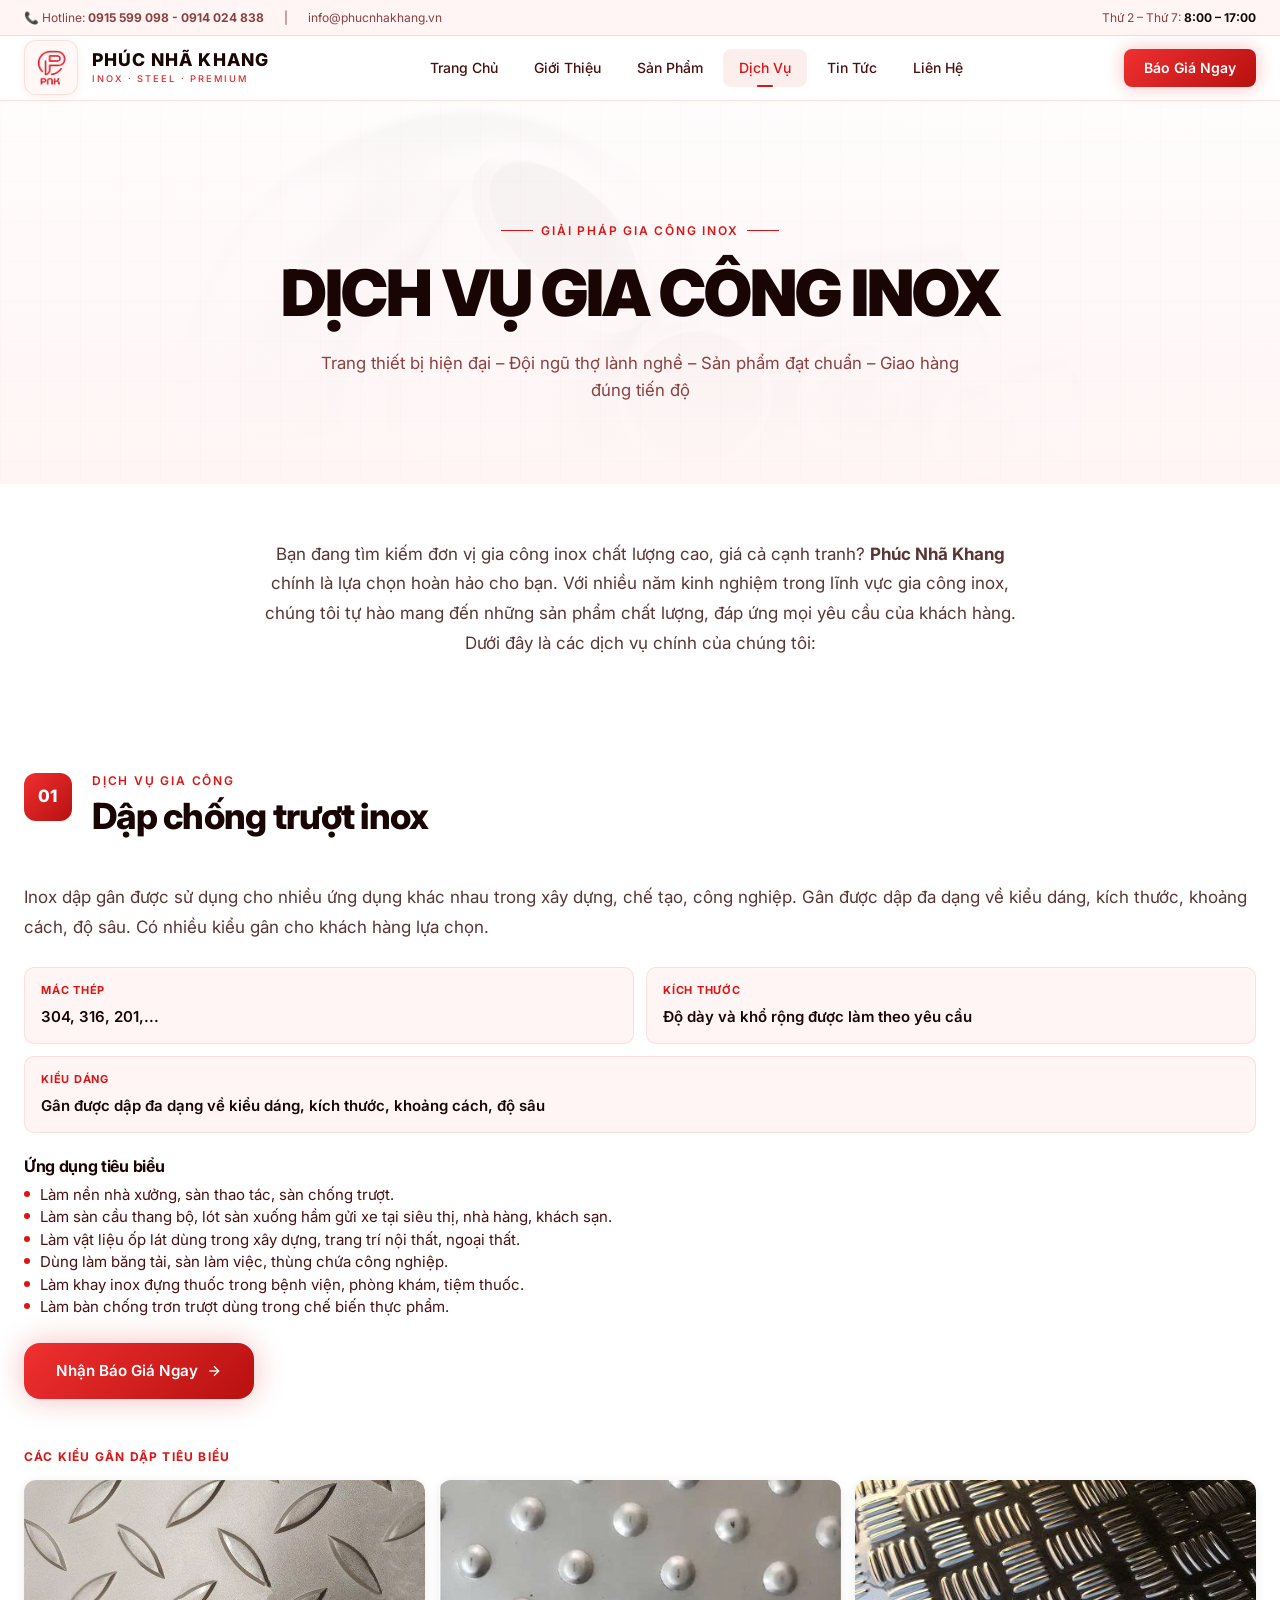
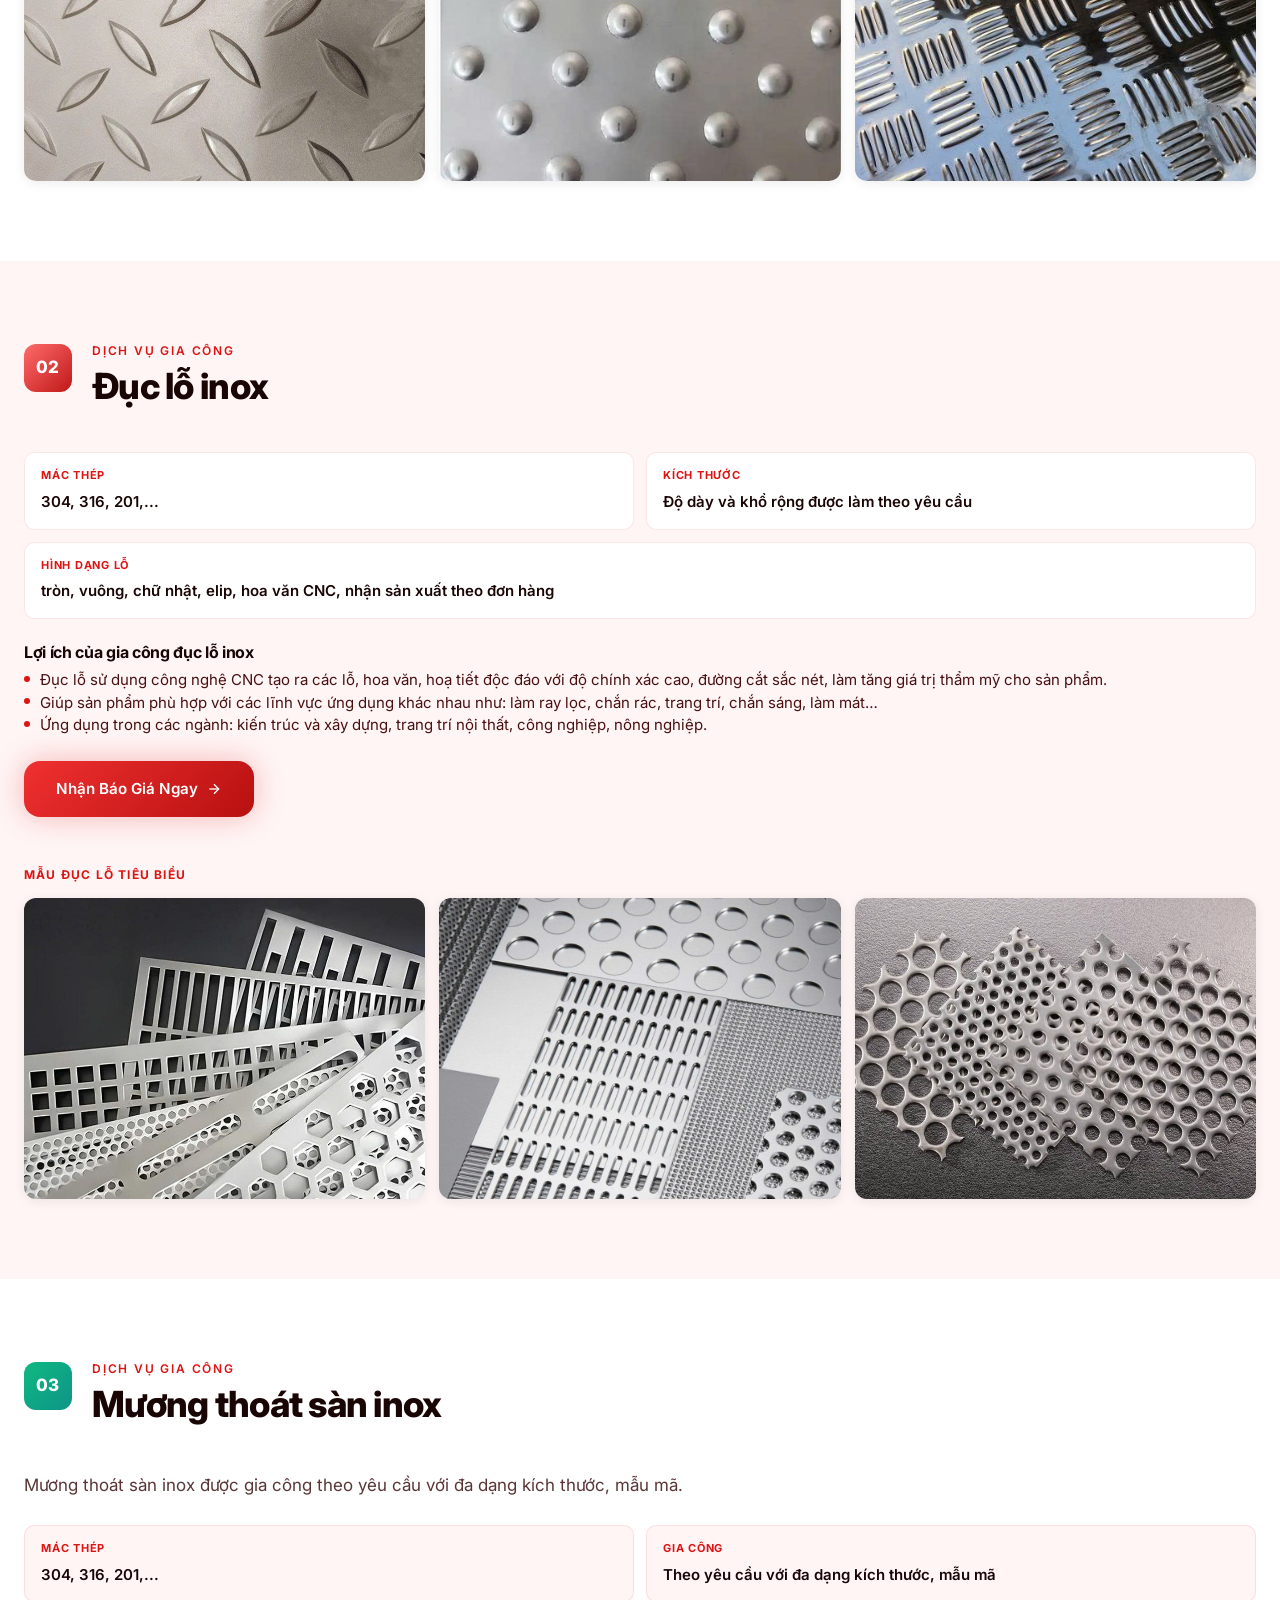
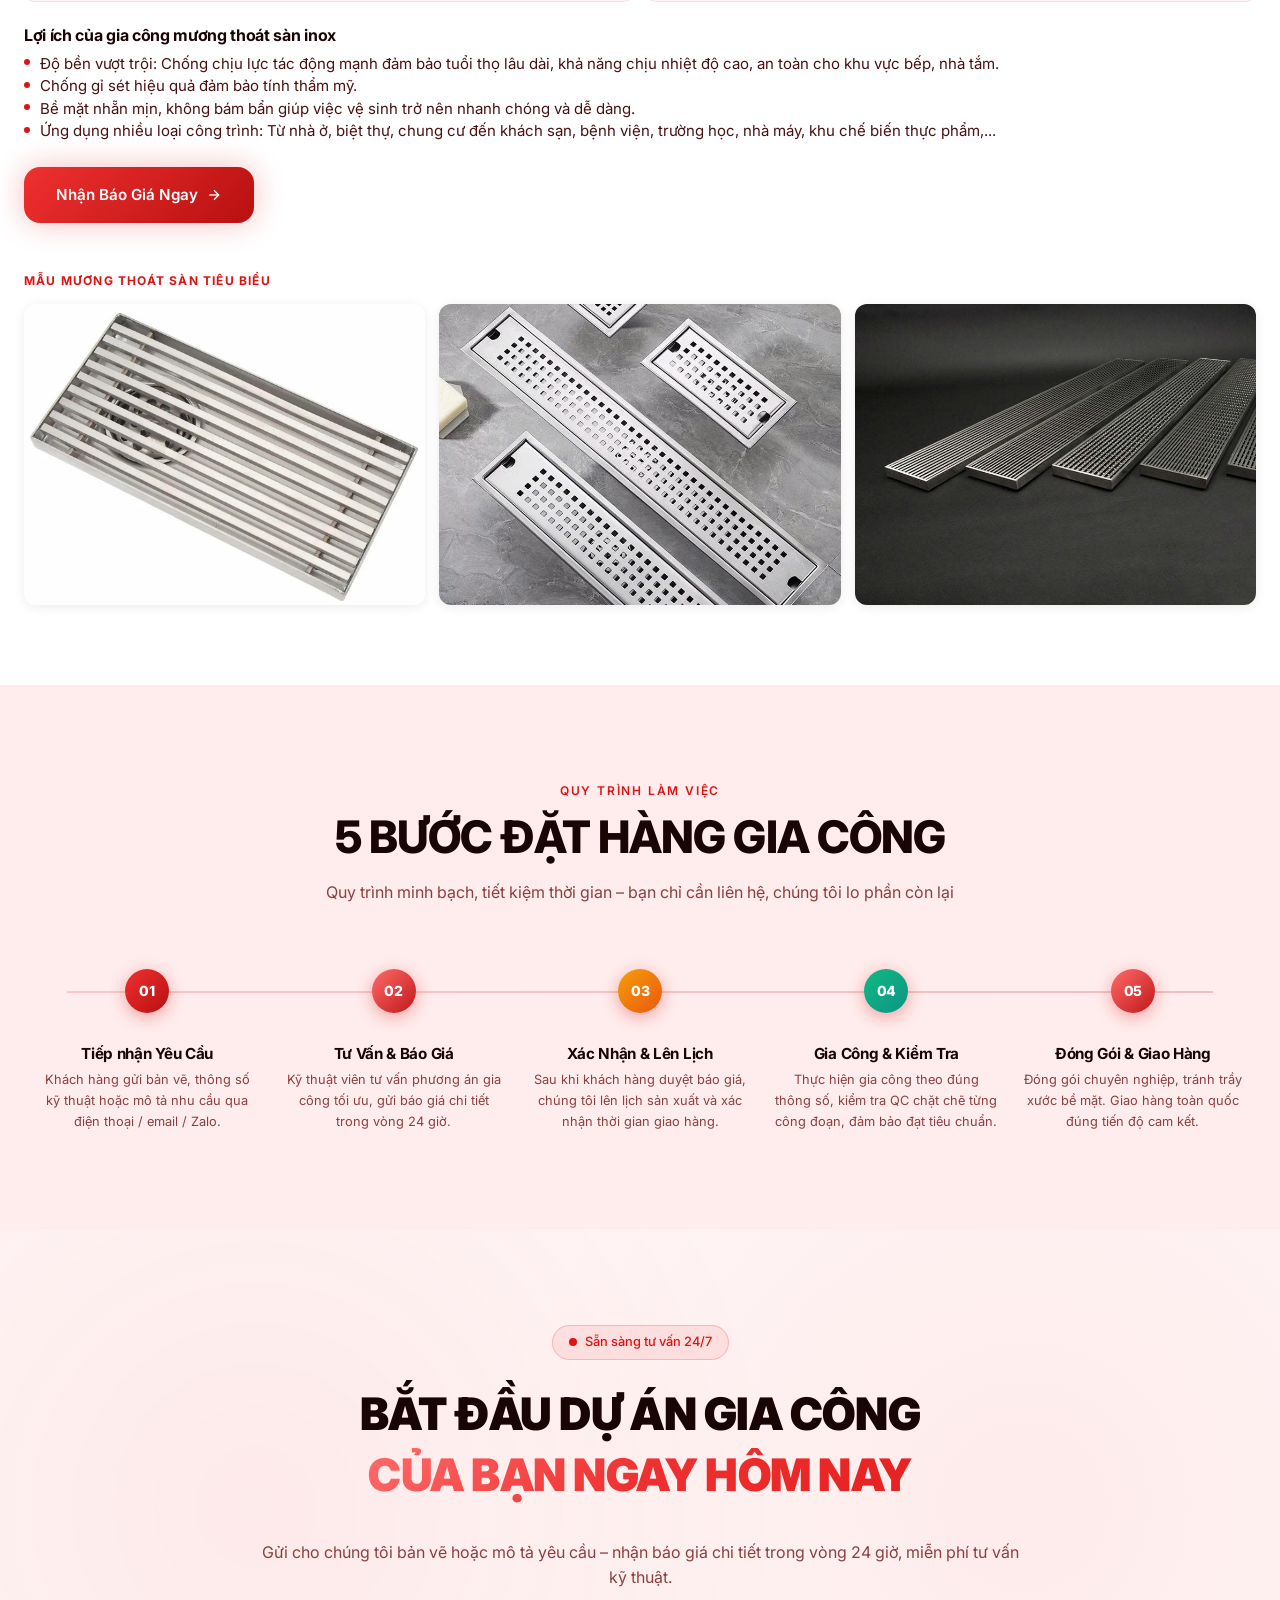
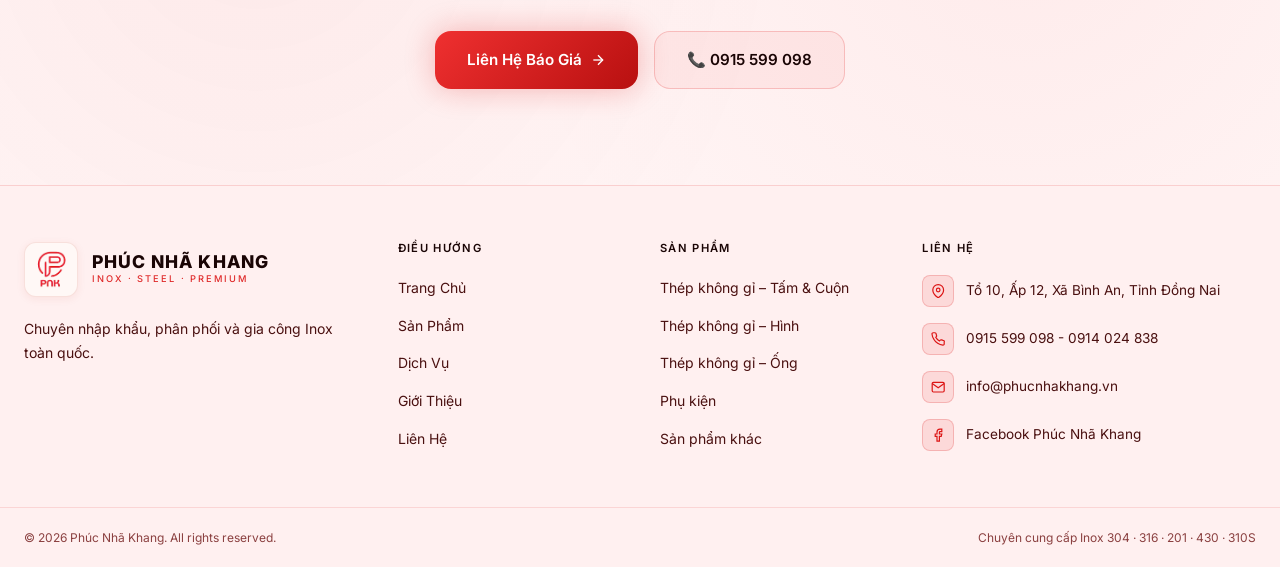
==== commit f31f2986: "Add article comparing Inox 304 and 316 with detailed analysis and recommendations" ====
--- a/dich-vu/index.html
+++ b/dich-vu/index.html
@@ -149,6 +149,7 @@
             <a href="/gioi-thieu">Giới Thiệu</a>
             <a href="/san-pham">Sản Phẩm</a>
             <a href="/dich-vu" class="active">Dịch Vụ</a>
+            <a href="/tin-tuc">Tin Tức</a>
             <a href="/lien-he">Liên Hệ</a>
           </nav>
           <div style="display: flex; align-items: center; gap: 0.75rem">
@@ -169,6 +170,7 @@
         <a href="/gioi-thieu">Giới Thiệu</a>
         <a href="/san-pham">Sản Phẩm</a>
         <a href="/dich-vu" class="active">Dịch Vụ</a>
+        <a href="/tin-tuc">Tin Tức</a>
         <a href="/lien-he">Liên Hệ</a>
         <a href="/lien-he" class="btn-mobile">Báo Giá Ngay</a>
       </nav>
@@ -830,6 +832,14 @@
                 </div>
                 <a href="mailto:info@phucnhakhang.vn">info@phucnhakhang.vn</a>
               </li>
+              <li class="footer-contact-item">
+                <div class="footer-contact-item__icon" aria-hidden="true">
+                  <svg viewBox="0 0 24 24">
+                    <path d="M18 2h-3a5 5 0 0 0-5 5v3H7v4h3v8h4v-8h3l1-4h-4V7a1 1 0 0 1 1-1h3z"/>
+                  </svg>
+                </div>
+                <a href="https://www.facebook.com/share/18VFPzzHsW/" target="_blank" rel="noopener noreferrer">Facebook Phúc Nhã Khang</a>
+              </li>
             </ul>
           </address>
         </div>
--- a/css/style.css
+++ b/css/style.css
@@ -561,88 +561,109 @@
 }
 
 /* ── ─── HERO ─────────────────────────────────────────────── */
+/* ── HERO – Split Layout (text left | slideshow right) ──────── */
 .hero {
+  display: flex;
+  height: calc(100vh - 96px);
+  min-height: 520px;
+  overflow: hidden;
   position: relative;
-  min-height: 100vh;
-  display: flex;
-  align-items: center;
+}
+/* Bottom fade — hides the hard clip edge */
+.hero::after {
+  content: "";
+  position: absolute;
+  bottom: 0;
+  left: 0;
+  right: 0;
+  height: 90px;
+  background: linear-gradient(to bottom, transparent 0%, var(--bg-deep) 100%);
+  z-index: 10;
+  pointer-events: none;
+}
+
+/* ─ Left panel: text ──────────────────────────────────────── */
+.hero__left {
+  flex: 0 0 52%;
+  display: flex;
+  flex-direction: column;
+  justify-content: center;
+  position: relative;
+  background: var(--bg-deep);
+  padding: 6rem max(3rem, 5vw) 5rem
+    max(2.5rem, calc((100vw - 1280px) / 2 + 3rem));
   overflow: hidden;
-}
-.hero__bg {
+  z-index: 1;
+}
+
+/* ─ Right panel: slideshow ───────────────────────────────── */
+.hero__right {
+  flex: 1;
+  position: relative;
+  overflow: hidden;
+}
+/* Soft gradient fade bridging left → right */
+.hero__right::before {
+  content: "";
   position: absolute;
-  inset: 0;
-}
-.hero__bg img {
-  width: 100%;
-  height: 100%;
-  object-fit: cover;
-  opacity: 0.28;
-}
-.hero__overlay {
-  position: absolute;
-  inset: 0;
-  z-index: 1;
+  top: 0;
+  left: 0;
+  bottom: 0;
+  width: 100px;
+  background: linear-gradient(to right, var(--bg-deep) 0%, transparent 100%);
+  z-index: 4;
   pointer-events: none;
-  background: linear-gradient(
-    to right,
-    rgba(255, 255, 255, 0.97) 0%,
-    rgba(255, 255, 255, 0.97) 30%,
-    rgba(255, 255, 255, 0.55) 52%,
-    rgba(255, 255, 255, 0.08) 70%,
-    transparent 100%
-  );
-}
-.hero__overlay-bottom {
-  position: absolute;
-  inset: 0;
-  z-index: 1;
-  pointer-events: none;
-  background: linear-gradient(to top, var(--bg-deep) 0%, transparent 30%);
-}
+}
+
+/* ─ Decorative elements in left panel ───────────────────── */
 .hero__grid {
   position: absolute;
   inset: 0;
-  z-index: 2;
+  z-index: 0;
   pointer-events: none;
-  opacity: 0.04;
+  opacity: 0.045;
   background-image:
-    linear-gradient(rgba(220, 20, 20, 0.25) 1px, transparent 1px),
-    linear-gradient(90deg, rgba(220, 20, 20, 0.25) 1px, transparent 1px);
+    linear-gradient(rgba(220, 20, 20, 0.3) 1px, transparent 1px),
+    linear-gradient(90deg, rgba(220, 20, 20, 0.3) 1px, transparent 1px);
   background-size: 60px 60px;
 }
 .hero__glow-1 {
   position: absolute;
-  top: 25%;
-  left: 33%;
-  width: 24rem;
-  height: 24rem;
-  background: rgba(220, 20, 20, 0.07);
+  top: 20%;
+  right: 10%;
+  width: 22rem;
+  height: 22rem;
+  background: rgba(220, 20, 20, 0.06);
   border-radius: 50%;
   filter: blur(64px);
   pointer-events: none;
-  z-index: 2;
+  z-index: 0;
 }
 .hero__glow-2 {
   position: absolute;
-  bottom: 25%;
-  left: 25%;
-  width: 16rem;
-  height: 16rem;
-  background: rgba(239, 48, 48, 0.07);
+  bottom: 15%;
+  left: 5%;
+  width: 14rem;
+  height: 14rem;
+  background: rgba(239, 48, 48, 0.05);
   border-radius: 50%;
-  filter: blur(64px);
+  filter: blur(54px);
   pointer-events: none;
-  z-index: 2;
-}
+  z-index: 0;
+}
+
+/* ─ Content block ────────────────────────────────────────── */
 .hero__content {
   position: relative;
-  z-index: 3;
+  z-index: 2;
   width: 100%;
-  padding: 7rem 0 9rem;
+  max-width: 500px;
 }
 .hero__inner {
   max-width: 48rem;
 }
+
+/* ─ Slideshow fills right panel ─────────────────────────── */
 .hero__slideshow {
   position: absolute;
   inset: 0;
@@ -671,12 +692,12 @@
   object-position: center;
 }
 
-/* ── Slideshow as full hero background ──────────────────────── */
+/* ─ Slide controls within right panel ───────────────────── */
 .hero__slide-footer {
   position: absolute;
-  bottom: 2rem;
-  right: 3rem;
-  z-index: 4;
+  bottom: 1.75rem;
+  right: 2rem;
+  z-index: 5;
   display: flex;
   align-items: center;
   gap: 1rem;
@@ -688,7 +709,7 @@
   height: 3px;
   width: 0%;
   background: var(--fire-600);
-  z-index: 4;
+  z-index: 5;
   transition: none;
 }
 .hero__slide-progress-bar.animating {
@@ -704,7 +725,7 @@
   width: 7px;
   height: 7px;
   border-radius: 4px;
-  background: rgba(255, 255, 255, 0.4);
+  background: rgba(255, 255, 255, 0.45);
   border: none;
   cursor: pointer;
   padding: 0;
@@ -715,11 +736,11 @@
   background: #fff;
 }
 .hero__dot:hover:not(.active) {
-  background: rgba(255, 255, 255, 0.7);
+  background: rgba(255, 255, 255, 0.75);
 }
 .hero__slide-counter {
   font-size: 0.75rem;
-  color: rgba(255, 255, 255, 0.75);
+  color: rgba(255, 255, 255, 0.85);
   font-weight: 600;
   font-variant-numeric: tabular-nums;
 }
@@ -732,46 +753,62 @@
   height: 30px;
   border-radius: 50%;
   border: 1.5px solid rgba(255, 255, 255, 0.35);
-  background: rgba(255, 255, 255, 0.1);
+  background: rgba(255, 255, 255, 0.12);
   backdrop-filter: blur(4px);
   cursor: pointer;
   display: flex;
   align-items: center;
   justify-content: center;
-  color: rgba(255, 255, 255, 0.85);
+  color: rgba(255, 255, 255, 0.9);
   transition: all 0.2s;
   padding: 0;
 }
 .hero__slide-arrow:hover {
   border-color: #fff;
   color: #fff;
-  background: rgba(255, 255, 255, 0.22);
-}
-@media (max-width: 768px) {
-  .hero__slide-footer {
-    right: 1.25rem;
-    bottom: 1.5rem;
-  }
-}
+  background: rgba(255, 255, 255, 0.25);
+}
+
+/* ─ Text styles ─────────────────────────────────────────── */
 .hero__title {
-  font-size: clamp(2rem, 6vw, 4rem);
-  font-weight: 800;
+  font-size: clamp(1.9rem, 3vw, 3rem);
+  font-weight: 900;
   line-height: 1.05;
   letter-spacing: -0.03em;
   color: var(--text-900);
-  margin: 1.5rem 0;
+  margin: 1.25rem 0;
 }
 .hero__title-top {
   display: block;
   color: var(--fire-600);
-  -webkit-text-stroke: 0.5px var(--fire-600);
+  position: relative;
+  padding-bottom: 0.35em;
+}
+/* .hero__title-top::after {
+  content: '';
+  position: absolute;
+  bottom: 0;
+  left: 0;
+  width: 60%;
+  height: 3px;
+  background: linear-gradient(to right, var(--fire-500), transparent);
+  border-radius: 2px;
+} */
+.hero__title-sub {
+  display: block;
+  color: transparent;
+  -webkit-text-stroke: 1.5px var(--text-900);
+  font-size: 0.68em;
+  font-weight: 900;
+  margin-top: 0.45rem;
+  letter-spacing: 0.02em;
 }
 .hero__subtitle {
-  font-size: 1.1rem;
-  color: var(--slate-300);
-  max-width: 40rem;
-  line-height: 1.7;
-  margin-bottom: 2.5rem;
+  font-size: 0.975rem;
+  color: var(--text-500);
+  max-width: 38rem;
+  line-height: 1.72;
+  margin-bottom: 2.25rem;
 }
 .hero__cta {
   display: flex;
@@ -797,25 +834,83 @@
   font-size: 0.8rem;
   color: var(--text-500);
 }
+
+/* ─ Decorative label line ────────────────────────────────── */
+.hero__label-line {
+  display: flex;
+  align-items: center;
+  gap: 0.75rem;
+  margin-top: 2.25rem;
+}
+.hero__label-line-bar {
+  flex: 0 0 40px;
+  height: 2px;
+  background: var(--fire-500);
+  border-radius: 1px;
+}
+.hero__label-line-text {
+  font-size: 0.7rem;
+  font-weight: 600;
+  letter-spacing: 0.18em;
+  text-transform: uppercase;
+  color: var(--text-400);
+}
+
+/* ─ Scroll hint ─────────────────────────────────────────── */
 .hero__scroll {
   position: absolute;
-  bottom: 2rem;
+  bottom: 1.5rem;
   left: 50%;
   transform: translateX(-50%);
-  z-index: 4;
-  display: flex;
-  flex-direction: column;
-  align-items: center;
-  gap: 0.5rem;
-  font-size: 0.65rem;
-  letter-spacing: 0.15em;
-  text-transform: uppercase;
+  z-index: 12;
+  display: flex;
+  align-items: center;
+  justify-content: center;
+}
+.hero__scroll-arrow {
   color: var(--text-400);
-}
-.hero__scroll-line {
-  width: 1px;
-  height: 3rem;
-  background: linear-gradient(to bottom, var(--text-400), transparent);
+  opacity: 0.6;
+  animation: scrollBounce 1.8s ease-in-out infinite;
+}
+@keyframes scrollBounce {
+  0%,
+  100% {
+    transform: translateY(0);
+    opacity: 0.5;
+  }
+  50% {
+    transform: translateY(6px);
+    opacity: 1;
+  }
+}
+
+/* ─ Responsive ──────────────────────────────────────────── */
+@media (max-width: 960px) {
+  .hero {
+    flex-direction: column;
+    height: auto;
+    max-height: none;
+  }
+  .hero__left {
+    flex: none;
+    padding: 5.5rem 1.75rem 2.5rem;
+    min-height: auto;
+  }
+  .hero__right {
+    flex: none;
+    height: 55vw;
+    min-height: 240px;
+    max-height: 400px;
+  }
+  .hero__right::before {
+    display: none;
+  }
+  .hero__content {
+    max-width: 100%;
+  }
+  .hero__scroll {
+    display: none;
+  }
 }
 
 /* ── Section hero (inner pages) ────────────────────────────── */
@@ -1399,8 +1494,7 @@
 .product-detail-card__category {
   font-size: 0.7rem;
   font-weight: 600;
-  letter-spacing: 0.1em;
-  text-transform: uppercase;
+  letter-spacing: 0.08em;
   color: var(--fire-500);
   margin-bottom: 0.5rem;
 }
@@ -2202,7 +2296,10 @@
   align-items: center;
   gap: 0.75rem;
   box-shadow: 0 2px 12px rgba(220, 20, 20, 0.06);
-  transition: transform 0.22s ease, box-shadow 0.22s ease, border-color 0.22s ease;
+  transition:
+    transform 0.22s ease,
+    box-shadow 0.22s ease,
+    border-color 0.22s ease;
   position: relative;
 }
 .qr-card:hover {
@@ -2427,7 +2524,7 @@
 }
 .footer-contact-item {
   display: flex;
-  align-items: flex-start;
+  align-items: center;
   gap: 0.75rem;
 }
 .footer-contact-item__icon {
@@ -2440,7 +2537,6 @@
   display: flex;
   align-items: center;
   justify-content: center;
-  margin-top: 0.05rem;
 }
 .footer-contact-item__icon svg {
   width: 0.9rem;
@@ -2526,6 +2622,12 @@
 .floating-btn-zalo:hover {
   box-shadow: 0 4px 24px rgba(0, 104, 255, 0.35);
   transform: scale(1.08);
+}
+.floating-btn-facebook {
+  background: linear-gradient(135deg, #1877f2, #0c5ecb);
+}
+.floating-btn-facebook:hover {
+  box-shadow: 0 4px 24px rgba(24, 119, 242, 0.5);
 }
 
 /* ── Responsive ─────────────────────────────────────────────── */
@@ -3259,7 +3361,10 @@
   background: rgba(255, 255, 255, 0.1);
   backdrop-filter: blur(6px);
   -webkit-backdrop-filter: blur(6px);
-  transition: background 0.2s, border-color 0.2s, transform 0.2s;
+  transition:
+    background 0.2s,
+    border-color 0.2s,
+    transform 0.2s;
 }
 .sv-hero-pill:hover {
   background: rgba(255, 255, 255, 0.22);
@@ -3487,7 +3592,11 @@
   font-size: 0.8125rem;
   font-weight: 700;
   color: #fff;
-  background: linear-gradient(135deg, var(--fire-500, #dc1414), var(--fire-400, #ef3030));
+  background: linear-gradient(
+    135deg,
+    var(--fire-500, #dc1414),
+    var(--fire-400, #ef3030)
+  );
   box-shadow: 0 4px 16px rgba(220, 20, 20, 0.35);
   letter-spacing: 0.02em;
 }
@@ -3548,7 +3657,11 @@
   left: 0;
   right: 0;
   padding: 0.5rem 0.75rem;
-  background: linear-gradient(to top, rgba(26, 5, 5, 0.72) 0%, transparent 100%);
+  background: linear-gradient(
+    to top,
+    rgba(26, 5, 5, 0.72) 0%,
+    transparent 100%
+  );
   color: #fff;
   font-size: 0.75rem;
   font-weight: 500;
@@ -3597,3 +3710,512 @@
     padding: 2rem 0 1.5rem;
   }
 }
+
+/* ══════════════════════════════════════════════════════════════
+   TIN TỨC — News / Blog
+══════════════════════════════════════════════════════════════ */
+
+/* ── Breadcrumb ─────────────────────────────────────────────── */
+.breadcrumb {
+  display: flex;
+  align-items: center;
+  gap: 0.5rem;
+  font-size: 0.8rem;
+  color: var(--text-400);
+  padding: 1rem 0;
+  flex-wrap: wrap;
+}
+.breadcrumb a {
+  color: var(--text-500);
+  transition: color var(--transition);
+}
+.breadcrumb a:hover {
+  color: var(--fire-500);
+}
+.breadcrumb__sep {
+  color: var(--text-300);
+}
+.breadcrumb__current {
+  color: var(--text-700);
+  font-weight: 500;
+}
+
+/* ── News listing section ───────────────────────────────────── */
+.news-section {
+  padding: 5rem 0 6rem;
+  background: var(--bg-deep);
+}
+
+.news-grid {
+  display: grid;
+  grid-template-columns: repeat(3, 1fr);
+  gap: 1.75rem;
+  margin-top: 3rem;
+}
+
+/* ── News card ──────────────────────────────────────────────── */
+.news-card {
+  background: var(--bg-card);
+  border: 1px solid var(--border);
+  border-radius: var(--radius-2xl);
+  overflow: hidden;
+  display: flex;
+  flex-direction: column;
+  transition:
+    transform 0.4s cubic-bezier(0.22, 1, 0.36, 1),
+    border-color var(--transition),
+    box-shadow var(--transition);
+}
+.news-card:hover {
+  transform: translateY(-5px);
+  border-color: var(--border-md);
+  box-shadow: 0 12px 40px rgba(220, 20, 20, 0.1);
+}
+.news-card--featured {
+  grid-column: span 2;
+}
+.news-card__img-wrap {
+  position: relative;
+  overflow: hidden;
+  height: 14rem;
+  flex-shrink: 0;
+}
+.news-card--featured .news-card__img-wrap {
+  height: 18rem;
+}
+.news-card__img-wrap img {
+  width: 100%;
+  height: 100%;
+  object-fit: cover;
+  transition: transform 0.6s cubic-bezier(0.22, 1, 0.36, 1);
+}
+.news-card:hover .news-card__img-wrap img {
+  transform: scale(1.07);
+}
+.news-card__category {
+  position: absolute;
+  top: 0.85rem;
+  left: 0.85rem;
+  background: var(--fire-500);
+  color: #fff;
+  font-size: 0.7rem;
+  font-weight: 700;
+  letter-spacing: 0.08em;
+  text-transform: uppercase;
+  padding: 0.2rem 0.65rem;
+  border-radius: 9999px;
+}
+.news-card__body {
+  padding: 1.4rem 1.5rem 1.5rem;
+  display: flex;
+  flex-direction: column;
+  flex: 1;
+}
+.news-card__meta {
+  display: flex;
+  align-items: center;
+  gap: 0.75rem;
+  font-size: 0.75rem;
+  color: var(--text-400);
+  margin-bottom: 0.75rem;
+}
+.news-card__meta-dot {
+  width: 3px;
+  height: 3px;
+  background: var(--text-300);
+  border-radius: 50%;
+}
+.news-card__title {
+  font-size: 1rem;
+  font-weight: 700;
+  color: var(--text-900);
+  line-height: 1.45;
+  margin-bottom: 0.65rem;
+  transition: color var(--transition);
+}
+.news-card--featured .news-card__title {
+  font-size: 1.2rem;
+}
+.news-card:hover .news-card__title {
+  color: var(--fire-500);
+}
+.news-card__excerpt {
+  font-size: 0.85rem;
+  color: var(--text-500);
+  line-height: 1.7;
+  flex: 1;
+  margin-bottom: 1.25rem;
+  display: -webkit-box;
+  -webkit-line-clamp: 3;
+  -webkit-box-orient: vertical;
+  overflow: hidden;
+}
+.news-card__link {
+  display: inline-flex;
+  align-items: center;
+  gap: 0.4rem;
+  font-size: 0.8rem;
+  font-weight: 600;
+  color: var(--fire-500);
+  margin-top: auto;
+  transition: gap var(--transition);
+}
+.news-card__link:hover {
+  gap: 0.65rem;
+  color: var(--fire-600);
+}
+.news-card__link svg {
+  width: 14px;
+  height: 14px;
+  fill: none;
+  stroke: currentColor;
+  stroke-width: 2.5;
+}
+
+/* ── Article detail layout ──────────────────────────────────── */
+.article-section {
+  padding: 3.5rem 0 5rem;
+  background: var(--bg-deep);
+}
+.article-layout {
+  display: grid;
+  grid-template-columns: 1fr 320px;
+  gap: 3rem;
+  align-items: flex-start;
+}
+
+/* Main article content */
+.article-main {
+}
+.article-cover {
+  border-radius: var(--radius-2xl);
+  overflow: hidden;
+  margin-bottom: 2.5rem;
+  border: 1px solid var(--border);
+}
+.article-cover img {
+  width: 100%;
+  aspect-ratio: 16/7;
+  object-fit: cover;
+  display: block;
+}
+.article-header {
+  margin-bottom: 2rem;
+}
+.article-header__category {
+  display: inline-flex;
+  align-items: center;
+  gap: 0.35rem;
+  background: rgba(220, 20, 20, 0.08);
+  border: 1px solid rgba(220, 20, 20, 0.2);
+  color: var(--fire-500);
+  font-size: 0.72rem;
+  font-weight: 700;
+  letter-spacing: 0.1em;
+  text-transform: uppercase;
+  padding: 0.25rem 0.75rem;
+  border-radius: 9999px;
+  margin-bottom: 1rem;
+}
+.article-header__title {
+  font-size: clamp(1.5rem, 3.5vw, 2.2rem);
+  font-weight: 800;
+  line-height: 1.25;
+  letter-spacing: -0.02em;
+  color: var(--text-900);
+  margin-bottom: 1rem;
+}
+.article-header__meta {
+  display: flex;
+  align-items: center;
+  gap: 1.25rem;
+  font-size: 0.8rem;
+  color: var(--text-400);
+  flex-wrap: wrap;
+  padding-bottom: 1.25rem;
+  border-bottom: 1px solid var(--border);
+}
+.article-header__meta-item {
+  display: flex;
+  align-items: center;
+  gap: 0.35rem;
+}
+.article-header__meta-item svg {
+  width: 14px;
+  height: 14px;
+  fill: none;
+  stroke: currentColor;
+  stroke-width: 2;
+  flex-shrink: 0;
+}
+
+/* Article prose body */
+.article-body {
+  font-size: 0.95rem;
+  line-height: 1.85;
+  color: var(--text-700);
+}
+.article-body h2 {
+  font-size: 1.3rem;
+  font-weight: 700;
+  margin: 2.5rem 0 1rem;
+  color: var(--text-900);
+  padding-left: 0.9rem;
+  border-left: 3px solid var(--fire-500);
+}
+.article-body h3 {
+  font-size: 1.05rem;
+  font-weight: 700;
+  margin: 2rem 0 0.75rem;
+  color: var(--text-900);
+}
+.article-body p {
+  margin-bottom: 1.25rem;
+}
+.article-body ul,
+.article-body ol {
+  padding-left: 1.5rem;
+  margin-bottom: 1.25rem;
+  display: flex;
+  flex-direction: column;
+  gap: 0.5rem;
+}
+.article-body li {
+  color: var(--text-700);
+}
+.article-body strong {
+  color: var(--text-900);
+  font-weight: 600;
+}
+.article-body .article-table {
+  width: 100%;
+  border-collapse: collapse;
+  margin: 1.5rem 0;
+  font-size: 0.875rem;
+  border-radius: var(--radius-xl);
+  overflow: hidden;
+  border: 1px solid var(--border);
+}
+.article-body .article-table th {
+  background: rgba(220, 20, 20, 0.07);
+  color: var(--text-900);
+  font-weight: 600;
+  padding: 0.75rem 1rem;
+  text-align: left;
+  border-bottom: 1px solid var(--border-md);
+}
+.article-body .article-table td {
+  padding: 0.65rem 1rem;
+  border-bottom: 1px solid var(--border);
+  color: var(--text-700);
+}
+.article-body .article-table tr:last-child td {
+  border-bottom: none;
+}
+.article-body .article-table tr:nth-child(even) td {
+  background: rgba(220, 20, 20, 0.025);
+}
+.article-callout {
+  background: rgba(220, 20, 20, 0.05);
+  border: 1px solid rgba(220, 20, 20, 0.18);
+  border-left: 3px solid var(--fire-500);
+  border-radius: 0 var(--radius-xl) var(--radius-xl) 0;
+  padding: 1rem 1.25rem;
+  margin: 1.5rem 0;
+  font-size: 0.9rem;
+  color: var(--text-700);
+}
+.article-callout strong {
+  display: block;
+  color: var(--fire-500);
+  font-weight: 700;
+  margin-bottom: 0.3rem;
+}
+
+/* Article sidebar */
+.article-sidebar {
+  position: sticky;
+  top: 5.5rem;
+  display: flex;
+  flex-direction: column;
+  gap: 1.5rem;
+}
+.sidebar-box {
+  background: var(--bg-card);
+  border: 1px solid var(--border);
+  border-radius: var(--radius-2xl);
+  padding: 1.4rem;
+}
+.sidebar-box__title {
+  font-size: 0.7rem;
+  font-weight: 700;
+  letter-spacing: 0.12em;
+  text-transform: uppercase;
+  color: var(--text-900);
+  margin-bottom: 1.25rem;
+  padding-bottom: 0.75rem;
+  border-bottom: 1px solid var(--border);
+}
+.sidebar-toc {
+  list-style: none;
+  display: flex;
+  flex-direction: column;
+  gap: 0.4rem;
+}
+.sidebar-toc li a {
+  display: flex;
+  align-items: flex-start;
+  gap: 0.5rem;
+  font-size: 0.82rem;
+  color: var(--text-500);
+  line-height: 1.5;
+  padding: 0.3rem 0.5rem;
+  border-radius: 0.4rem;
+  transition:
+    color var(--transition),
+    background var(--transition);
+}
+.sidebar-toc li a::before {
+  content: "—";
+  color: var(--fire-400);
+  flex-shrink: 0;
+}
+.sidebar-toc li a:hover {
+  color: var(--fire-500);
+  background: rgba(220, 20, 20, 0.05);
+}
+.sidebar-cta {
+  background: linear-gradient(
+    135deg,
+    rgba(255, 230, 230, 0.7),
+    rgba(255, 245, 245, 0.7)
+  );
+  border: 1px solid rgba(220, 20, 20, 0.18);
+  border-radius: var(--radius-2xl);
+  padding: 1.5rem;
+  text-align: center;
+}
+.sidebar-cta h4 {
+  font-size: 0.95rem;
+  font-weight: 700;
+  margin-bottom: 0.5rem;
+  color: var(--text-900);
+}
+.sidebar-cta p {
+  font-size: 0.8rem;
+  color: var(--text-500);
+  margin-bottom: 1.25rem;
+  line-height: 1.6;
+}
+.sidebar-cta .btn-primary {
+  width: 100%;
+  justify-content: center;
+  padding: 0.75rem 1rem;
+  font-size: 0.875rem;
+}
+
+/* Related posts */
+.related-post-item {
+  display: flex;
+  gap: 0.85rem;
+  align-items: flex-start;
+  padding: 0.6rem 0;
+  border-bottom: 1px solid var(--border);
+}
+.related-post-item:last-child {
+  border-bottom: none;
+  padding-bottom: 0;
+}
+.related-post-item__img {
+  width: 3.5rem;
+  height: 3.5rem;
+  border-radius: 0.6rem;
+  object-fit: cover;
+  flex-shrink: 0;
+  border: 1px solid var(--border);
+}
+.related-post-item__title {
+  font-size: 0.8rem;
+  font-weight: 600;
+  color: var(--text-700);
+  line-height: 1.45;
+  transition: color var(--transition);
+  display: -webkit-box;
+  -webkit-line-clamp: 2;
+  -webkit-box-orient: vertical;
+  overflow: hidden;
+}
+.related-post-item:hover .related-post-item__title {
+  color: var(--fire-500);
+}
+.related-post-item__date {
+  font-size: 0.7rem;
+  color: var(--text-400);
+  margin-top: 0.25rem;
+}
+
+/* Article nav (prev/next) */
+.article-nav {
+  display: grid;
+  grid-template-columns: 1fr 1fr;
+  gap: 1.25rem;
+  margin-top: 3rem;
+  padding-top: 2rem;
+  border-top: 1px solid var(--border);
+}
+.article-nav__item {
+  background: var(--bg-card);
+  border: 1px solid var(--border);
+  border-radius: var(--radius-xl);
+  padding: 1rem 1.25rem;
+  transition:
+    border-color var(--transition),
+    background var(--transition);
+}
+.article-nav__item:hover {
+  border-color: var(--border-md);
+  background: #fff5f5;
+}
+.article-nav__item--next {
+  text-align: right;
+}
+.article-nav__label {
+  font-size: 0.7rem;
+  font-weight: 600;
+  letter-spacing: 0.1em;
+  text-transform: uppercase;
+  color: var(--fire-500);
+  margin-bottom: 0.35rem;
+}
+.article-nav__title {
+  font-size: 0.85rem;
+  font-weight: 600;
+  color: var(--text-700);
+  line-height: 1.4;
+}
+
+/* Responsive news */
+@media (max-width: 1024px) {
+  .article-layout {
+    grid-template-columns: 1fr;
+  }
+  .article-sidebar {
+    position: static;
+  }
+}
+@media (max-width: 768px) {
+  .news-grid {
+    grid-template-columns: 1fr;
+  }
+  .news-card--featured {
+    grid-column: span 1;
+  }
+  .article-nav {
+    grid-template-columns: 1fr;
+  }
+}
+@media (max-width: 480px) {
+  .news-grid {
+    grid-template-columns: 1fr;
+  }
+}
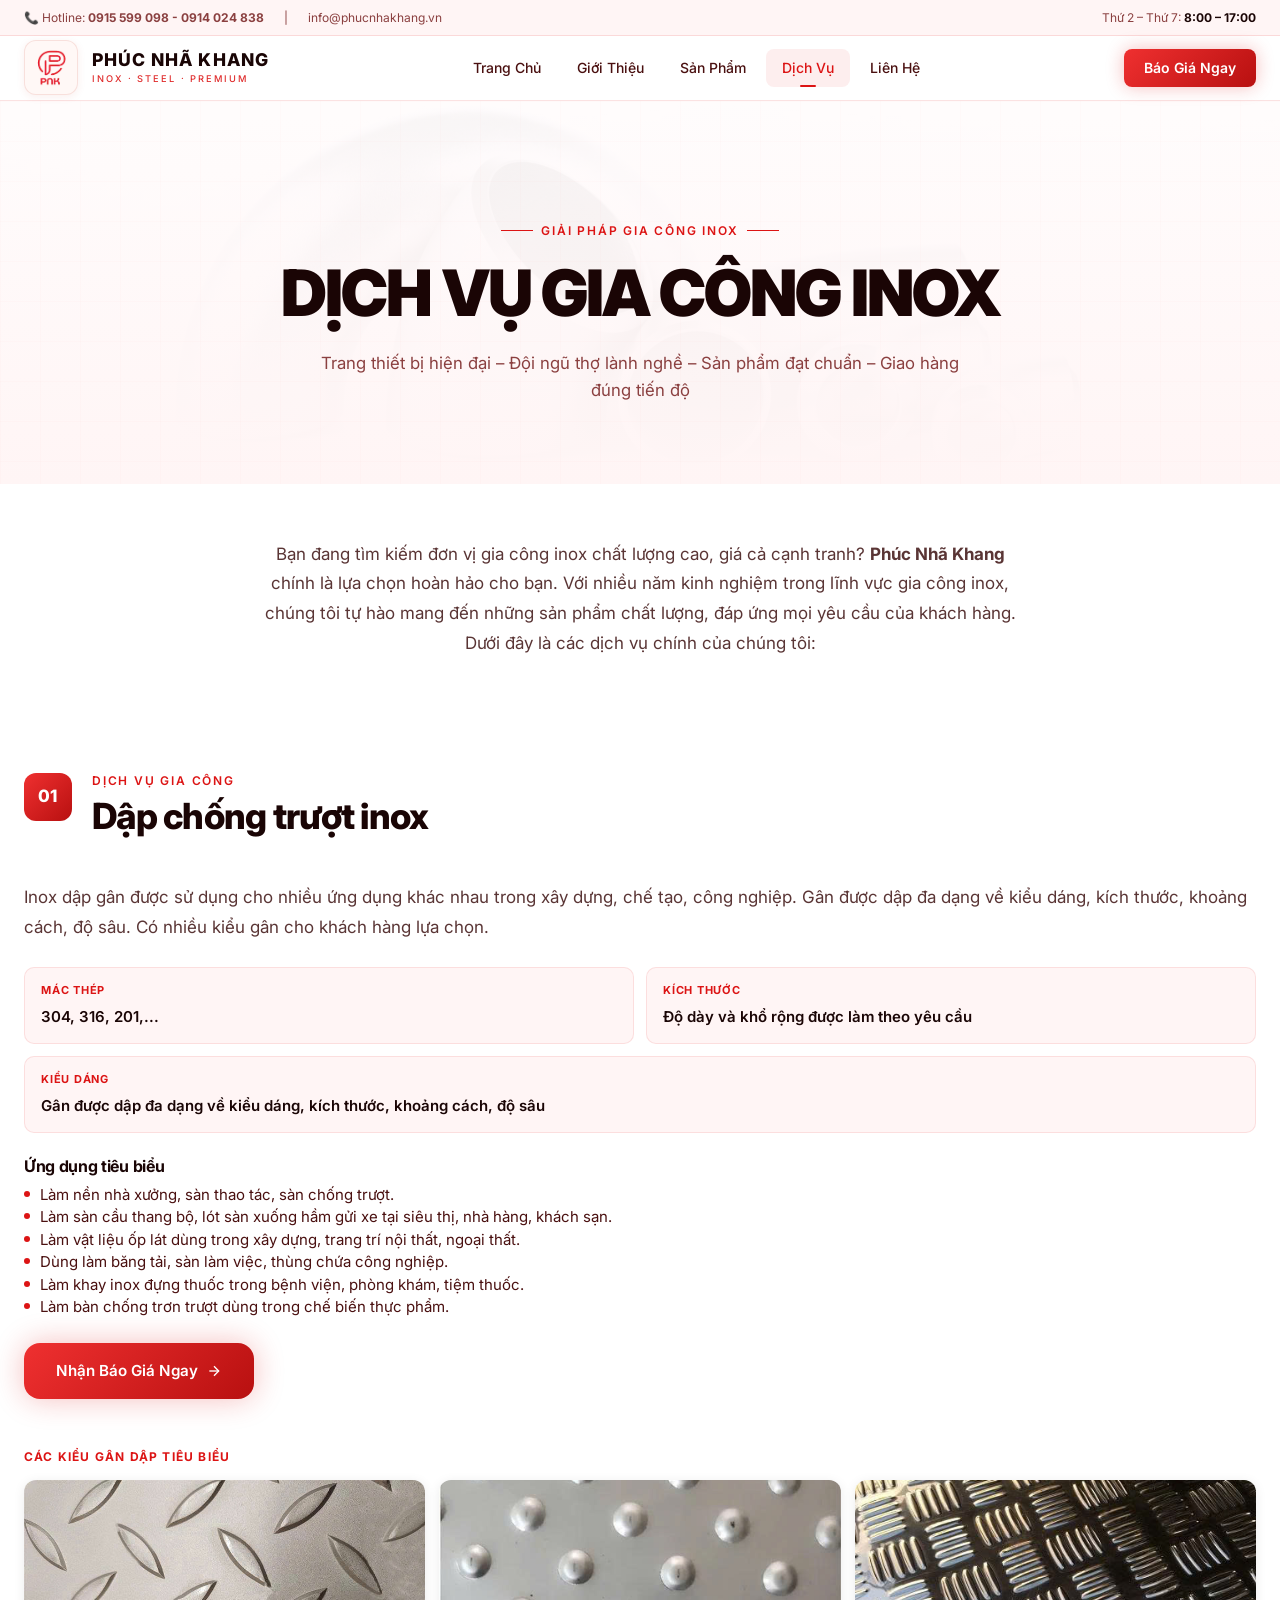
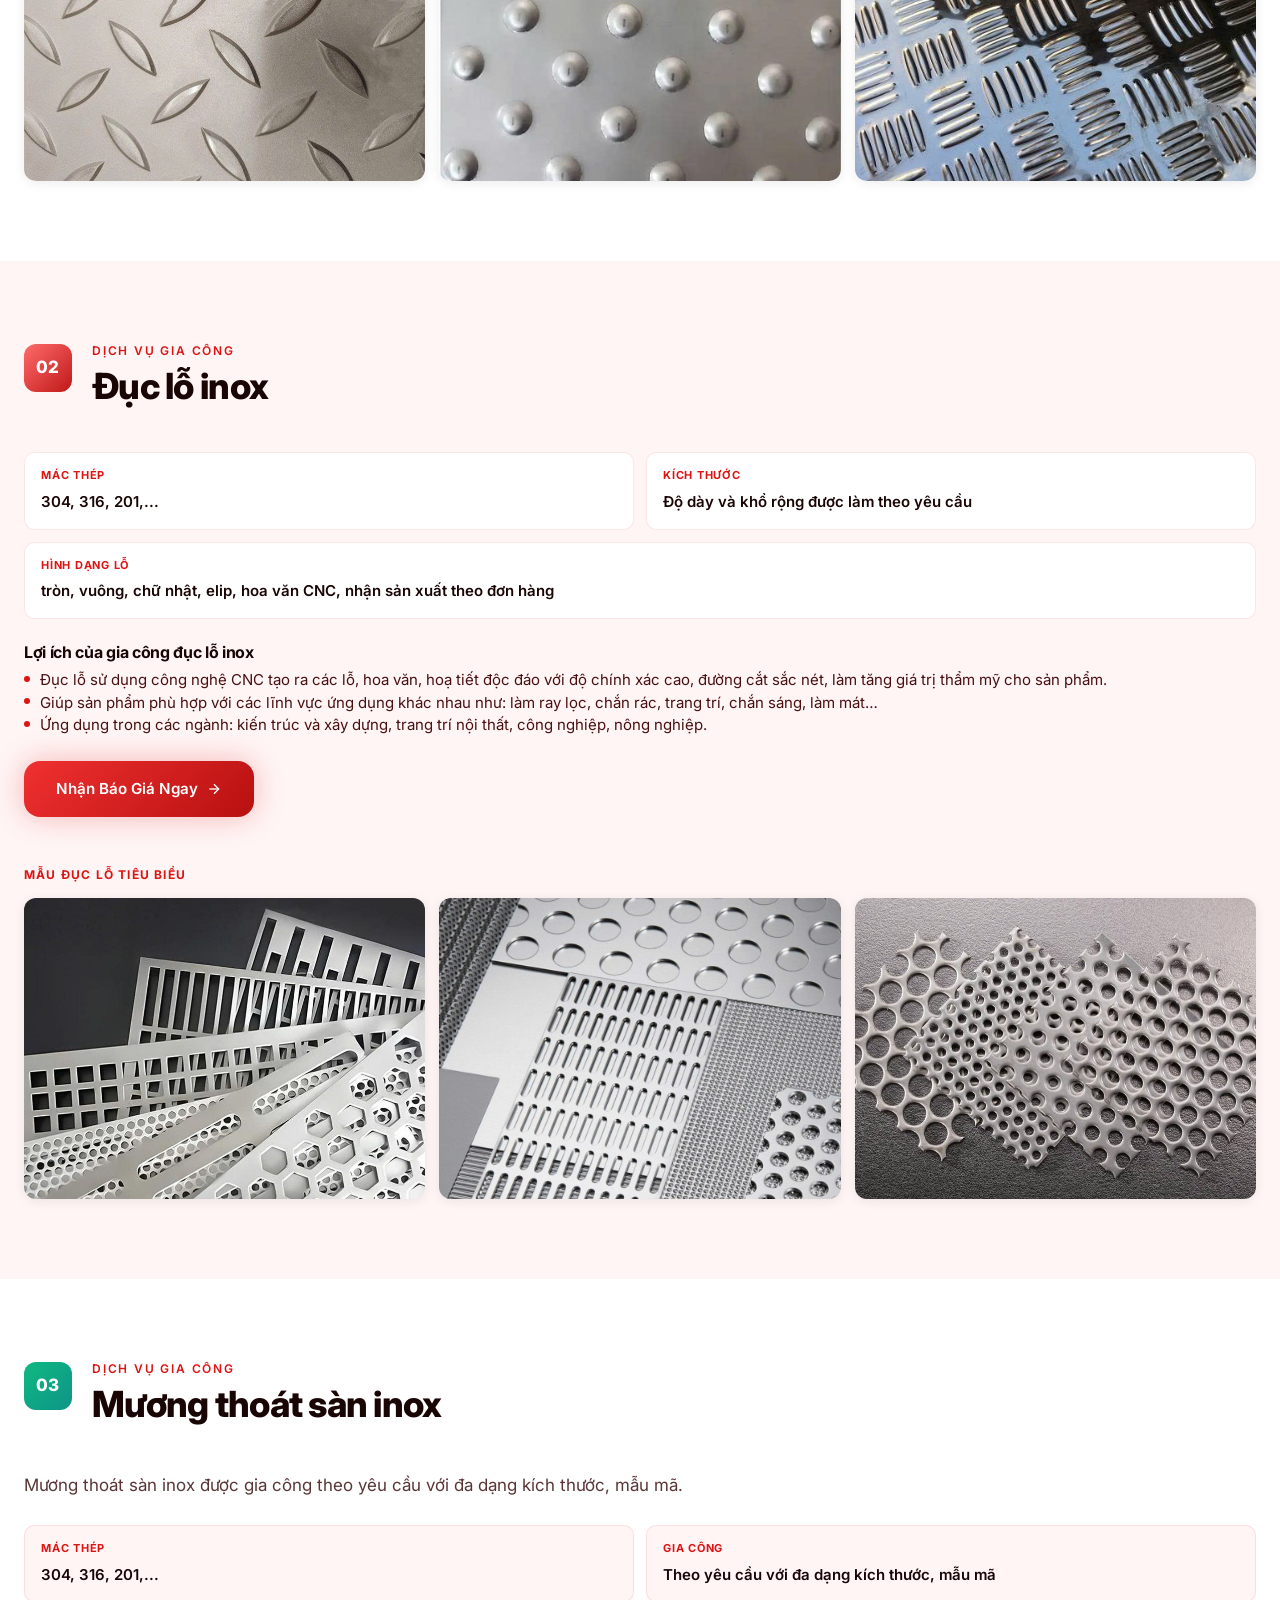
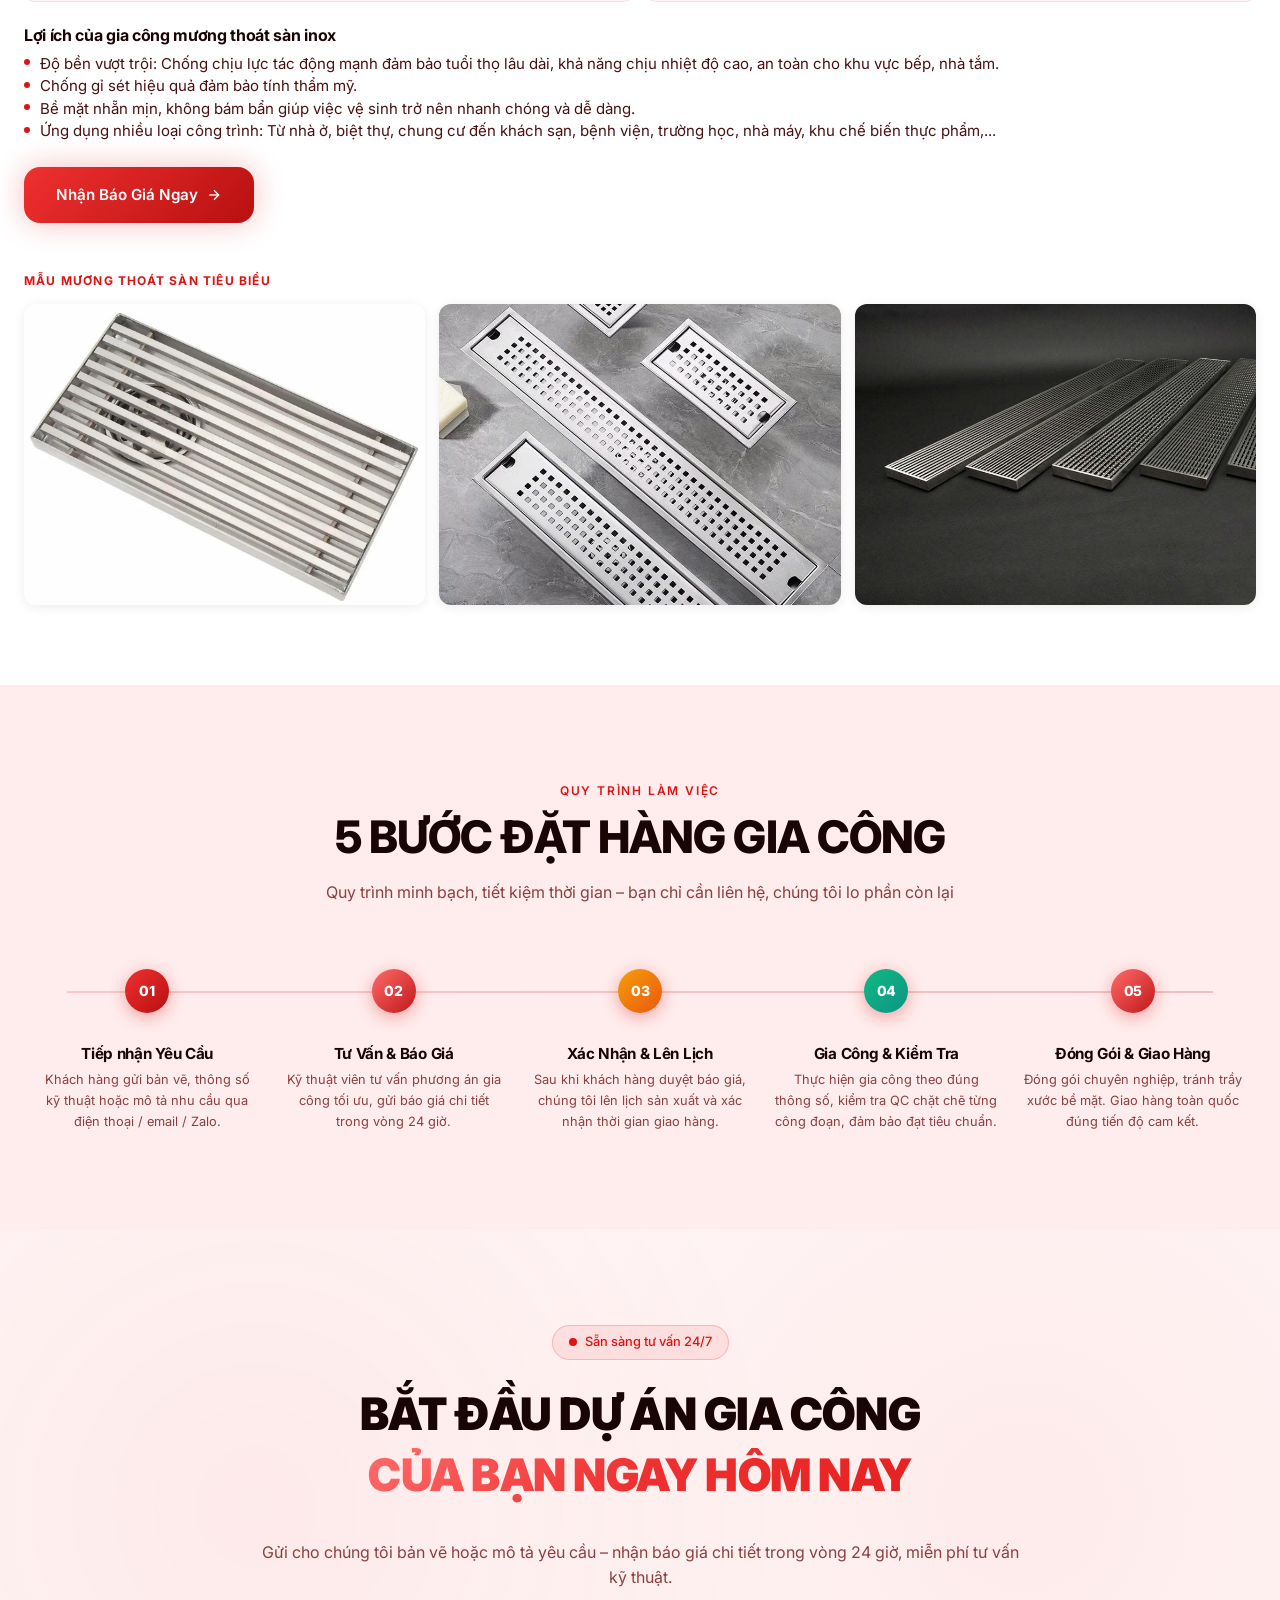
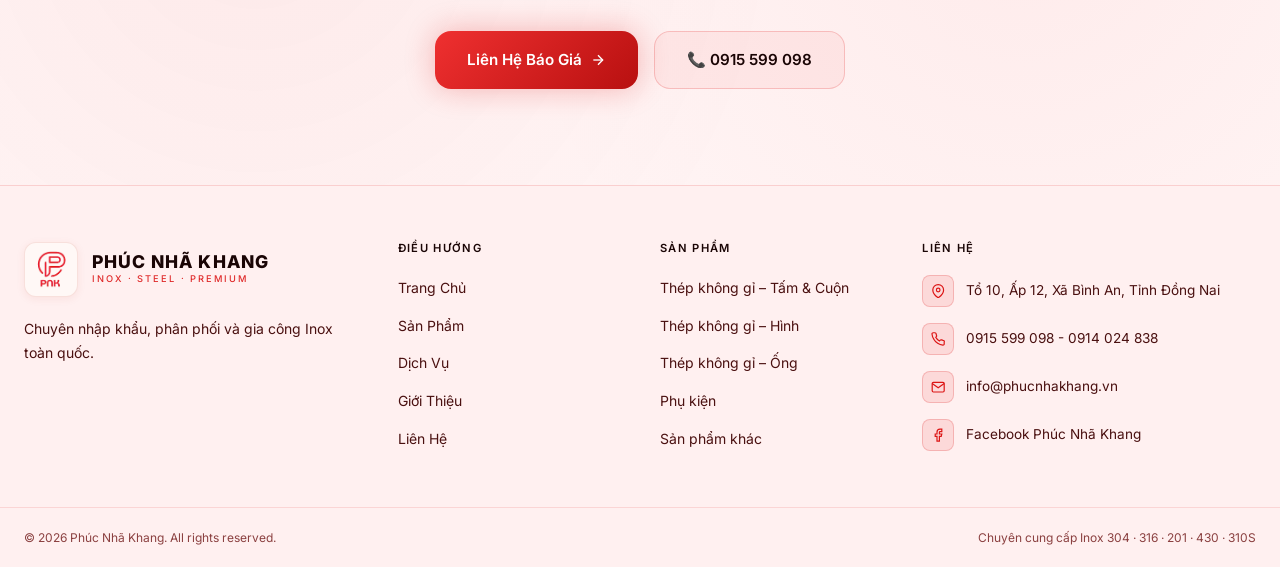
==== commit d0da06a0: "fix: comment out "Tin Tức" links across multiple pages for future reference" ====
--- a/dich-vu/index.html
+++ b/dich-vu/index.html
@@ -149,7 +149,7 @@
             <a href="/gioi-thieu">Giới Thiệu</a>
             <a href="/san-pham">Sản Phẩm</a>
             <a href="/dich-vu" class="active">Dịch Vụ</a>
-            <a href="/tin-tuc">Tin Tức</a>
+            <!-- <a href="/tin-tuc">Tin Tức</a> -->
             <a href="/lien-he">Liên Hệ</a>
           </nav>
           <div style="display: flex; align-items: center; gap: 0.75rem">
@@ -170,7 +170,7 @@
         <a href="/gioi-thieu">Giới Thiệu</a>
         <a href="/san-pham">Sản Phẩm</a>
         <a href="/dich-vu" class="active">Dịch Vụ</a>
-        <a href="/tin-tuc">Tin Tức</a>
+        <!-- <a href="/tin-tuc">Tin Tức</a> -->
         <a href="/lien-he">Liên Hệ</a>
         <a href="/lien-he" class="btn-mobile">Báo Giá Ngay</a>
       </nav>
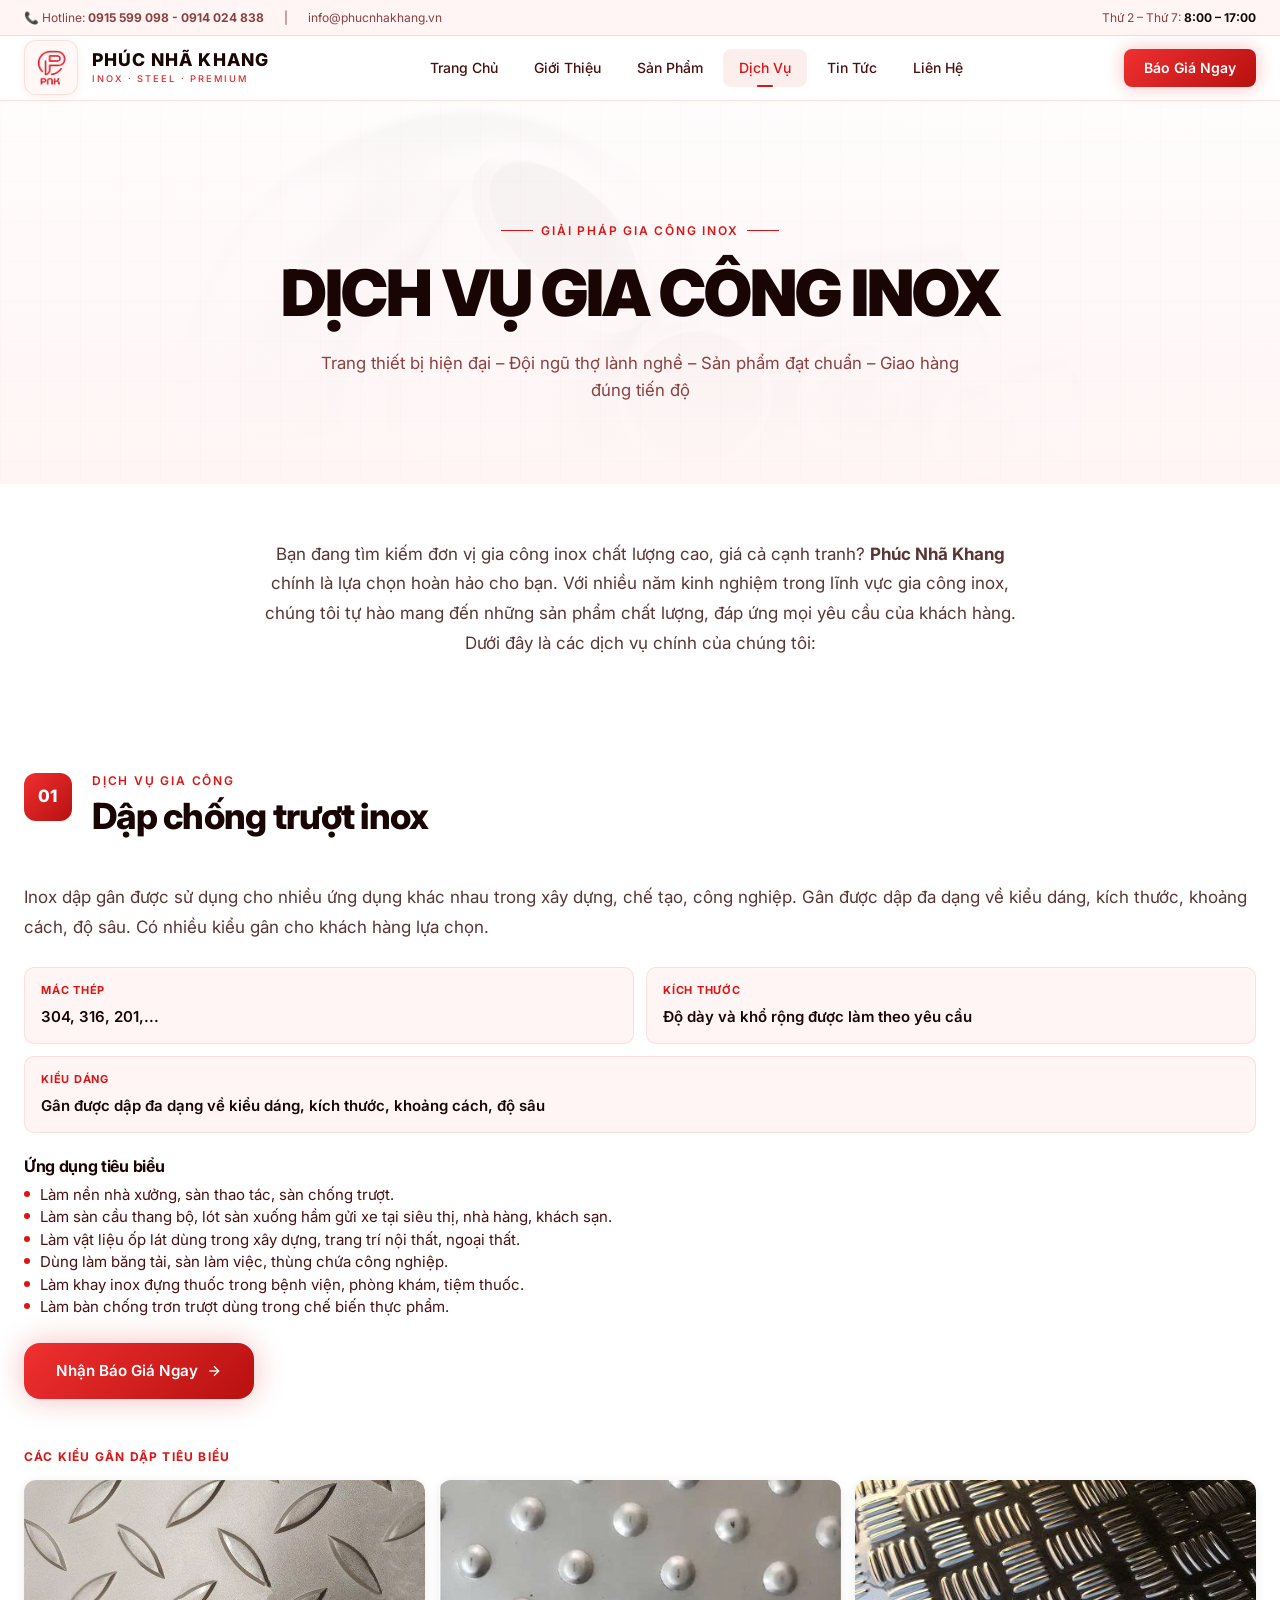
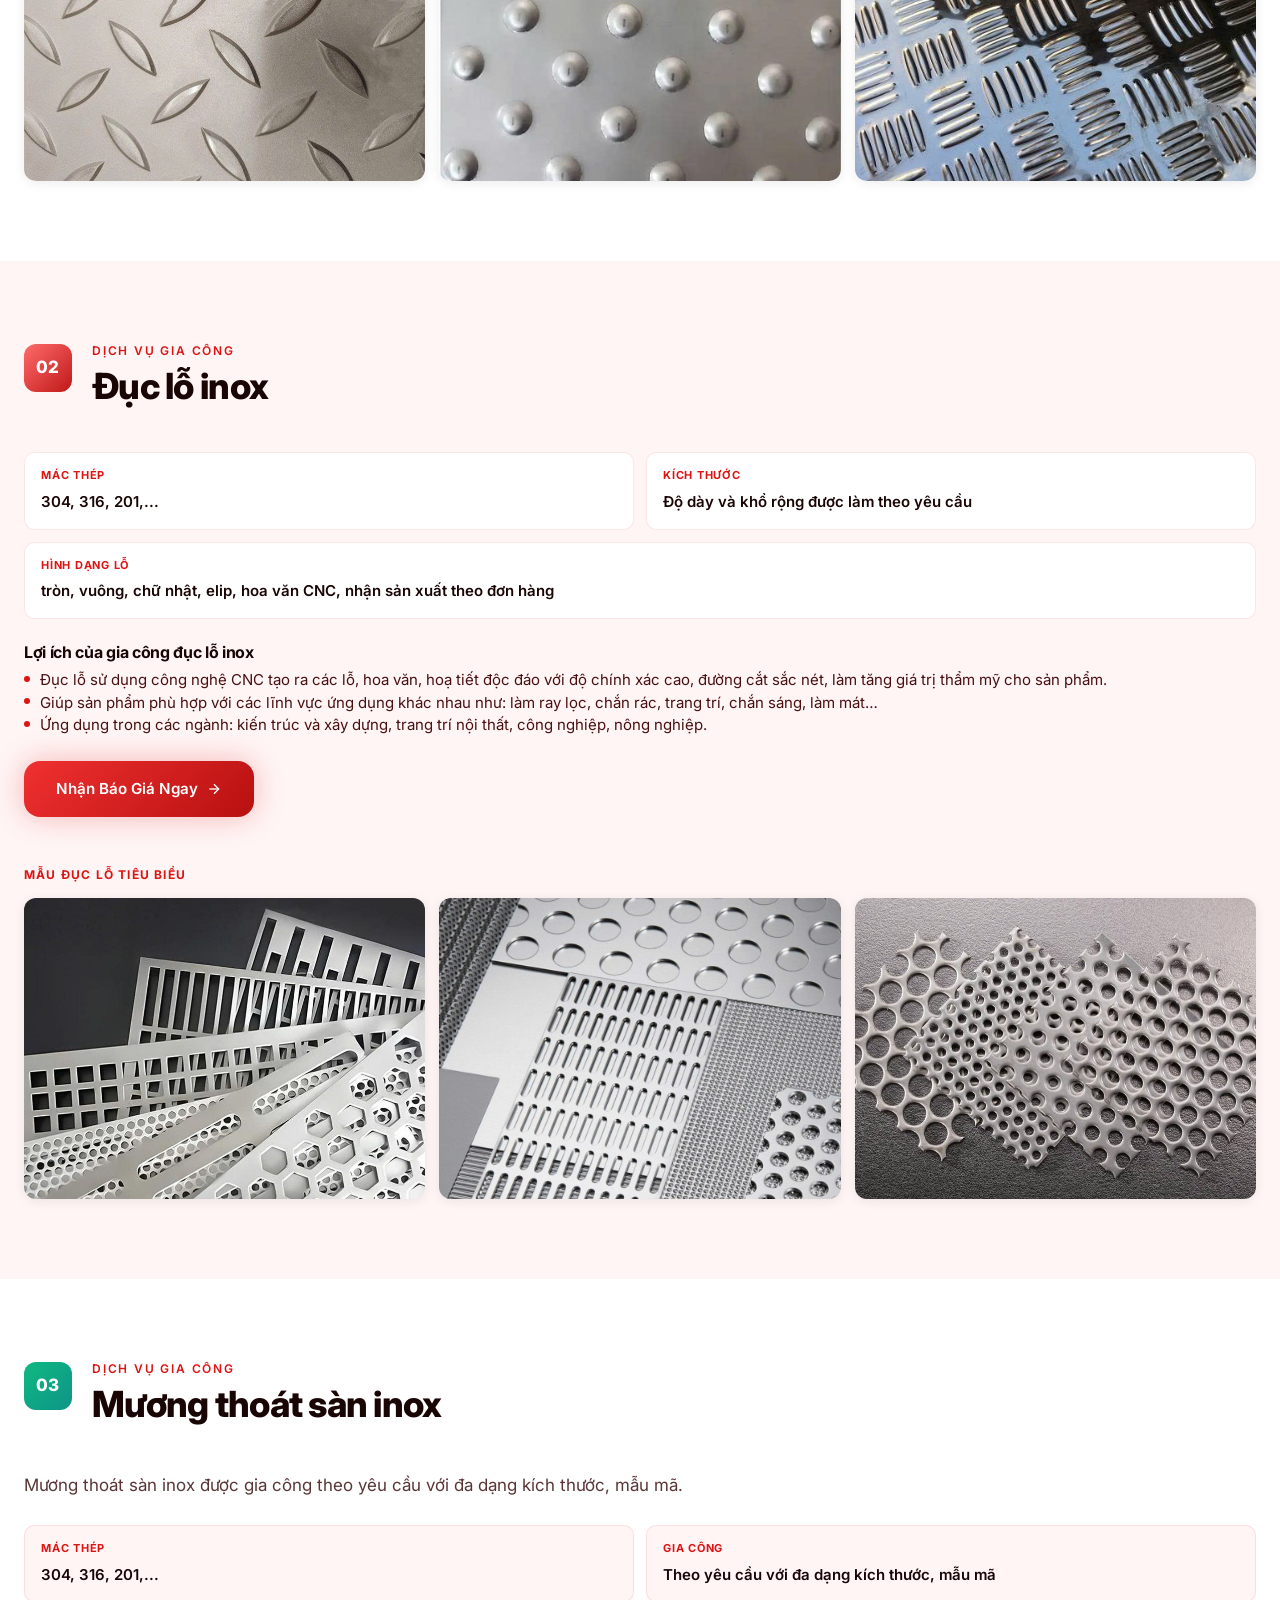
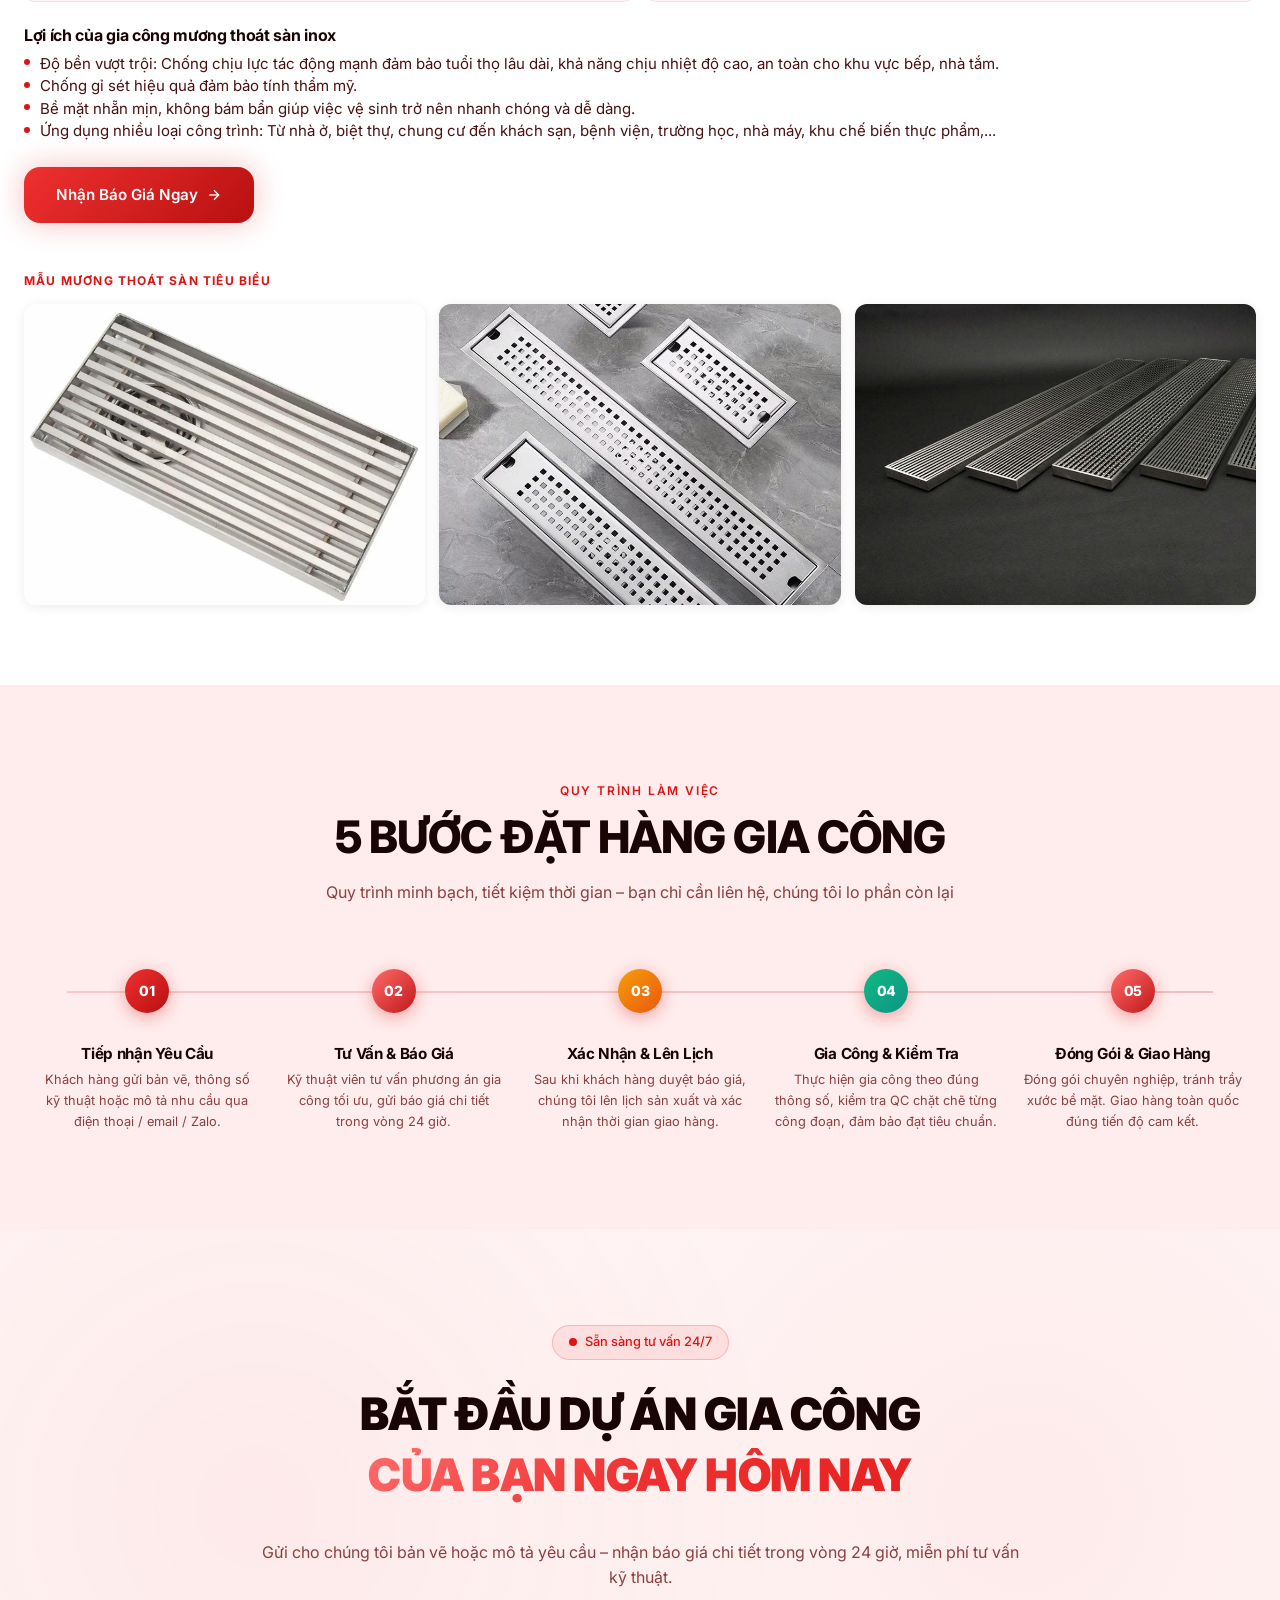
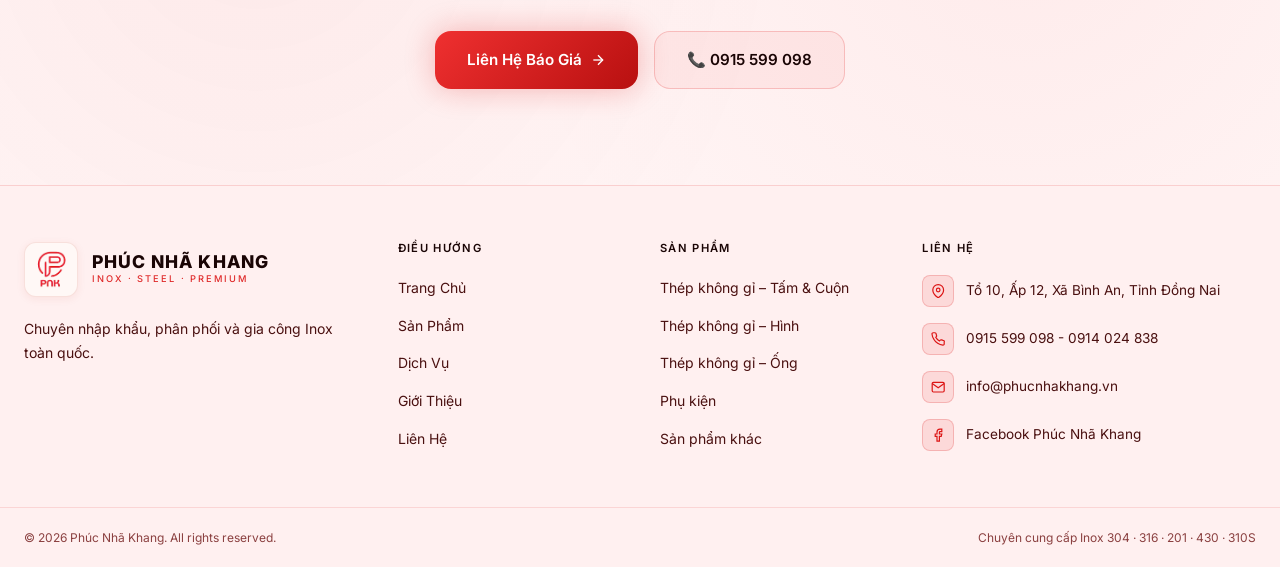
==== commit 75f5623b: "feat: add new article on the inox market trends in Vietnam for 2026 and update navigation links" ====
--- a/dich-vu/index.html
+++ b/dich-vu/index.html
@@ -149,7 +149,7 @@
             <a href="/gioi-thieu">Giới Thiệu</a>
             <a href="/san-pham">Sản Phẩm</a>
             <a href="/dich-vu" class="active">Dịch Vụ</a>
-            <!-- <a href="/tin-tuc">Tin Tức</a> -->
+            <a href="/tin-tuc">Tin Tức</a>
             <a href="/lien-he">Liên Hệ</a>
           </nav>
           <div style="display: flex; align-items: center; gap: 0.75rem">
@@ -170,7 +170,7 @@
         <a href="/gioi-thieu">Giới Thiệu</a>
         <a href="/san-pham">Sản Phẩm</a>
         <a href="/dich-vu" class="active">Dịch Vụ</a>
-        <!-- <a href="/tin-tuc">Tin Tức</a> -->
+        <a href="/tin-tuc">Tin Tức</a>
         <a href="/lien-he">Liên Hệ</a>
         <a href="/lien-he" class="btn-mobile">Báo Giá Ngay</a>
       </nav>
--- a/css/style.css
+++ b/css/style.css
@@ -560,110 +560,18 @@
   }
 }
 
-/* ── ─── HERO ─────────────────────────────────────────────── */
-/* ── HERO – Split Layout (text left | slideshow right) ──────── */
+/* ── HERO – Full-screen Cinematic Slideshow ──────────────── */
 .hero {
-  display: flex;
+  position: relative;
   height: calc(100vh - 96px);
-  min-height: 520px;
+  min-height: 560px;
   overflow: hidden;
-  position: relative;
-}
-/* Bottom fade — hides the hard clip edge */
+}
 .hero::after {
-  content: "";
-  position: absolute;
-  bottom: 0;
-  left: 0;
-  right: 0;
-  height: 90px;
-  background: linear-gradient(to bottom, transparent 0%, var(--bg-deep) 100%);
-  z-index: 10;
-  pointer-events: none;
-}
-
-/* ─ Left panel: text ──────────────────────────────────────── */
-.hero__left {
-  flex: 0 0 52%;
-  display: flex;
-  flex-direction: column;
-  justify-content: center;
-  position: relative;
-  background: var(--bg-deep);
-  padding: 6rem max(3rem, 5vw) 5rem
-    max(2.5rem, calc((100vw - 1280px) / 2 + 3rem));
-  overflow: hidden;
-  z-index: 1;
-}
-
-/* ─ Right panel: slideshow ───────────────────────────────── */
-.hero__right {
-  flex: 1;
-  position: relative;
-  overflow: hidden;
-}
-/* Soft gradient fade bridging left → right */
-.hero__right::before {
-  content: "";
-  position: absolute;
-  top: 0;
-  left: 0;
-  bottom: 0;
-  width: 100px;
-  background: linear-gradient(to right, var(--bg-deep) 0%, transparent 100%);
-  z-index: 4;
-  pointer-events: none;
-}
-
-/* ─ Decorative elements in left panel ───────────────────── */
-.hero__grid {
-  position: absolute;
-  inset: 0;
-  z-index: 0;
-  pointer-events: none;
-  opacity: 0.045;
-  background-image:
-    linear-gradient(rgba(220, 20, 20, 0.3) 1px, transparent 1px),
-    linear-gradient(90deg, rgba(220, 20, 20, 0.3) 1px, transparent 1px);
-  background-size: 60px 60px;
-}
-.hero__glow-1 {
-  position: absolute;
-  top: 20%;
-  right: 10%;
-  width: 22rem;
-  height: 22rem;
-  background: rgba(220, 20, 20, 0.06);
-  border-radius: 50%;
-  filter: blur(64px);
-  pointer-events: none;
-  z-index: 0;
-}
-.hero__glow-2 {
-  position: absolute;
-  bottom: 15%;
-  left: 5%;
-  width: 14rem;
-  height: 14rem;
-  background: rgba(239, 48, 48, 0.05);
-  border-radius: 50%;
-  filter: blur(54px);
-  pointer-events: none;
-  z-index: 0;
-}
-
-/* ─ Content block ────────────────────────────────────────── */
-.hero__content {
-  position: relative;
-  z-index: 2;
-  width: 100%;
-  max-width: 500px;
-}
-.hero__inner {
-  max-width: 48rem;
-}
-
-/* ─ Slideshow fills right panel ─────────────────────────── */
+  display: none;
+}
+
+/* ─ Full-screen slideshow background ────────────────────── */
 .hero__slideshow {
   position: absolute;
   inset: 0;
@@ -678,7 +586,7 @@
   position: absolute;
   inset: 0;
   opacity: 0;
-  transition: opacity 0.9s ease;
+  transition: opacity 1s ease;
   z-index: 0;
 }
 .hero__slide.active {
@@ -692,12 +600,87 @@
   object-position: center;
 }
 
-/* ─ Slide controls within right panel ───────────────────── */
+/* ─ Gradient overlay for text readability ───────────────── */
+.hero__overlay {
+  position: absolute;
+  inset: 0;
+  z-index: 2;
+  background:
+    linear-gradient(
+      to right,
+      rgba(5, 7, 12, 0.80) 0%,
+      rgba(5, 7, 12, 0.55) 40%,
+      rgba(5, 7, 12, 0.15) 68%,
+      transparent 100%
+    ),
+    linear-gradient(
+      to top,
+      rgba(5, 7, 12, 0.60) 0%,
+      transparent 45%
+    );
+}
+
+/* ─ Content overlay ─────────────────────────────────────── */
+.hero__content-wrap {
+  position: absolute;
+  inset: 0;
+  z-index: 3;
+  display: flex;
+  align-items: center;
+  padding: 2rem max(3rem, calc((100vw - 1280px) / 2 + 3rem));
+}
+.hero__content {
+  position: relative;
+  z-index: 2;
+  max-width: 560px;
+}
+
+/* ─ Text styles (white over image) ──────────────────────── */
+.hero__title {
+  font-size: clamp(2rem, 3.5vw, 3.2rem);
+  font-weight: 900;
+  line-height: 1.05;
+  letter-spacing: -0.03em;
+  color: #fff;
+  margin: 1.25rem 0;
+}
+.hero__title-top {
+  display: block;
+  color: #ff3b3b;
+  position: relative;
+  padding-bottom: 0.35em;
+}
+.hero__title-sub {
+  display: block;
+  color: transparent;
+  -webkit-text-stroke: 1.5px rgba(255, 255, 255, 0.8);
+  font-size: 0.68em;
+  font-weight: 900;
+  margin-top: 0.45rem;
+  letter-spacing: 0.02em;
+}
+.hero__subtitle {
+  font-size: 0.975rem;
+  color: rgba(255, 255, 255, 0.78);
+  max-width: 38rem;
+  line-height: 1.72;
+  margin-bottom: 2.25rem;
+}
+.hero__subtitle strong {
+  color: rgba(255, 255, 255, 0.96);
+}
+.hero__cta {
+  display: flex;
+  flex-wrap: wrap;
+  gap: 1rem;
+}
+
+/* ─ Slide controls ───────────────────────────────────────── */
 .hero__slide-footer {
   position: absolute;
-  bottom: 1.75rem;
-  right: 2rem;
-  z-index: 5;
+  bottom: 2rem;
+  left: max(3rem, calc((100vw - 1280px) / 2 + 3rem));
+  z-index: 11;
   display: flex;
   align-items: center;
   gap: 1rem;
@@ -709,7 +692,7 @@
   height: 3px;
   width: 0%;
   background: var(--fire-600);
-  z-index: 5;
+  z-index: 11;
   transition: none;
 }
 .hero__slide-progress-bar.animating {
@@ -769,93 +752,6 @@
   background: rgba(255, 255, 255, 0.25);
 }
 
-/* ─ Text styles ─────────────────────────────────────────── */
-.hero__title {
-  font-size: clamp(1.9rem, 3vw, 3rem);
-  font-weight: 900;
-  line-height: 1.05;
-  letter-spacing: -0.03em;
-  color: var(--text-900);
-  margin: 1.25rem 0;
-}
-.hero__title-top {
-  display: block;
-  color: var(--fire-600);
-  position: relative;
-  padding-bottom: 0.35em;
-}
-/* .hero__title-top::after {
-  content: '';
-  position: absolute;
-  bottom: 0;
-  left: 0;
-  width: 60%;
-  height: 3px;
-  background: linear-gradient(to right, var(--fire-500), transparent);
-  border-radius: 2px;
-} */
-.hero__title-sub {
-  display: block;
-  color: transparent;
-  -webkit-text-stroke: 1.5px var(--text-900);
-  font-size: 0.68em;
-  font-weight: 900;
-  margin-top: 0.45rem;
-  letter-spacing: 0.02em;
-}
-.hero__subtitle {
-  font-size: 0.975rem;
-  color: var(--text-500);
-  max-width: 38rem;
-  line-height: 1.72;
-  margin-bottom: 2.25rem;
-}
-.hero__cta {
-  display: flex;
-  flex-wrap: wrap;
-  gap: 1rem;
-}
-.hero__stats {
-  display: flex;
-  flex-wrap: wrap;
-  gap: 2rem;
-  margin-top: 3rem;
-  padding-top: 2rem;
-  border-top: 1px solid var(--border);
-}
-.hero__stat-value {
-  font-size: 2rem;
-  font-weight: 800;
-  color: var(--text-900);
-  letter-spacing: -0.02em;
-  display: block;
-}
-.hero__stat-label {
-  font-size: 0.8rem;
-  color: var(--text-500);
-}
-
-/* ─ Decorative label line ────────────────────────────────── */
-.hero__label-line {
-  display: flex;
-  align-items: center;
-  gap: 0.75rem;
-  margin-top: 2.25rem;
-}
-.hero__label-line-bar {
-  flex: 0 0 40px;
-  height: 2px;
-  background: var(--fire-500);
-  border-radius: 1px;
-}
-.hero__label-line-text {
-  font-size: 0.7rem;
-  font-weight: 600;
-  letter-spacing: 0.18em;
-  text-transform: uppercase;
-  color: var(--text-400);
-}
-
 /* ─ Scroll hint ─────────────────────────────────────────── */
 .hero__scroll {
   position: absolute;
@@ -868,7 +764,7 @@
   justify-content: center;
 }
 .hero__scroll-arrow {
-  color: var(--text-400);
+  color: rgba(255, 255, 255, 0.5);
   opacity: 0.6;
   animation: scrollBounce 1.8s ease-in-out infinite;
 }
@@ -884,32 +780,58 @@
   }
 }
 
+/* ─ Button overrides on dark hero overlay ───────────────── */
+.hero__content .btn-outline {
+  color: rgba(255, 255, 255, 0.90);
+  border-color: rgba(255, 255, 255, 0.35);
+  background: rgba(255, 255, 255, 0.08);
+  backdrop-filter: blur(6px);
+}
+.hero__content .btn-outline:hover {
+  color: #fff;
+  border-color: rgba(255, 255, 255, 0.70);
+  background: rgba(255, 255, 255, 0.16);
+}
+
 /* ─ Responsive ──────────────────────────────────────────── */
 @media (max-width: 960px) {
   .hero {
-    flex-direction: column;
-    height: auto;
-    max-height: none;
-  }
-  .hero__left {
-    flex: none;
-    padding: 5.5rem 1.75rem 2.5rem;
-    min-height: auto;
-  }
-  .hero__right {
-    flex: none;
-    height: 55vw;
-    min-height: 240px;
-    max-height: 400px;
-  }
-  .hero__right::before {
-    display: none;
+    height: 85vw;
+    min-height: 420px;
+    max-height: 640px;
+  }
+  .hero__content-wrap {
+    align-items: flex-end;
+    padding-bottom: 5.5rem;
+    padding-left: 1.75rem;
+    padding-right: 1.75rem;
+    padding-top: 0;
   }
   .hero__content {
     max-width: 100%;
   }
+  .hero__title {
+    font-size: clamp(1.5rem, 5vw, 2rem);
+  }
+  .hero__subtitle {
+    font-size: 0.875rem;
+    margin-bottom: 1.5rem;
+  }
+  .hero__slide-footer {
+    left: 1.75rem;
+    bottom: 1.5rem;
+  }
   .hero__scroll {
     display: none;
+  }
+  .hero__overlay {
+    background:
+      linear-gradient(
+        to top,
+        rgba(5, 7, 12, 0.85) 0%,
+        rgba(5, 7, 12, 0.40) 55%,
+        transparent 100%
+      );
   }
 }
 
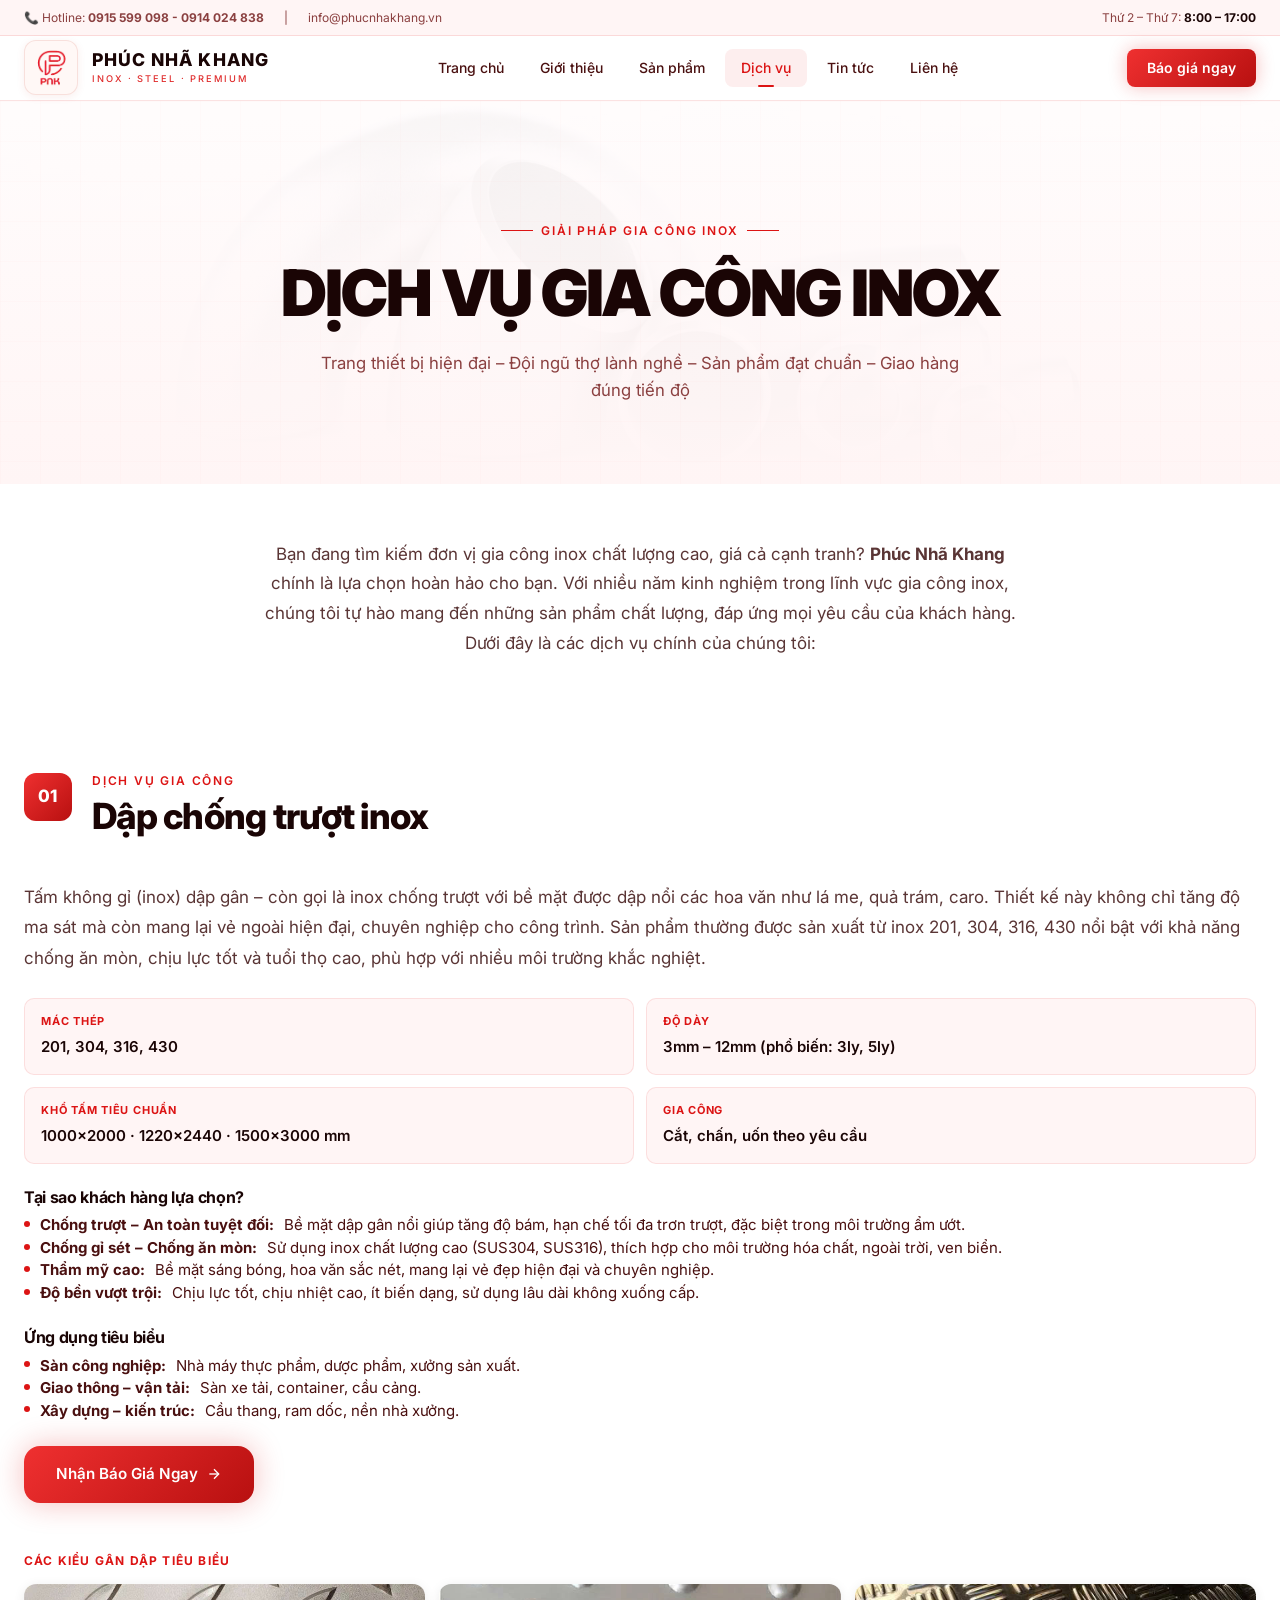
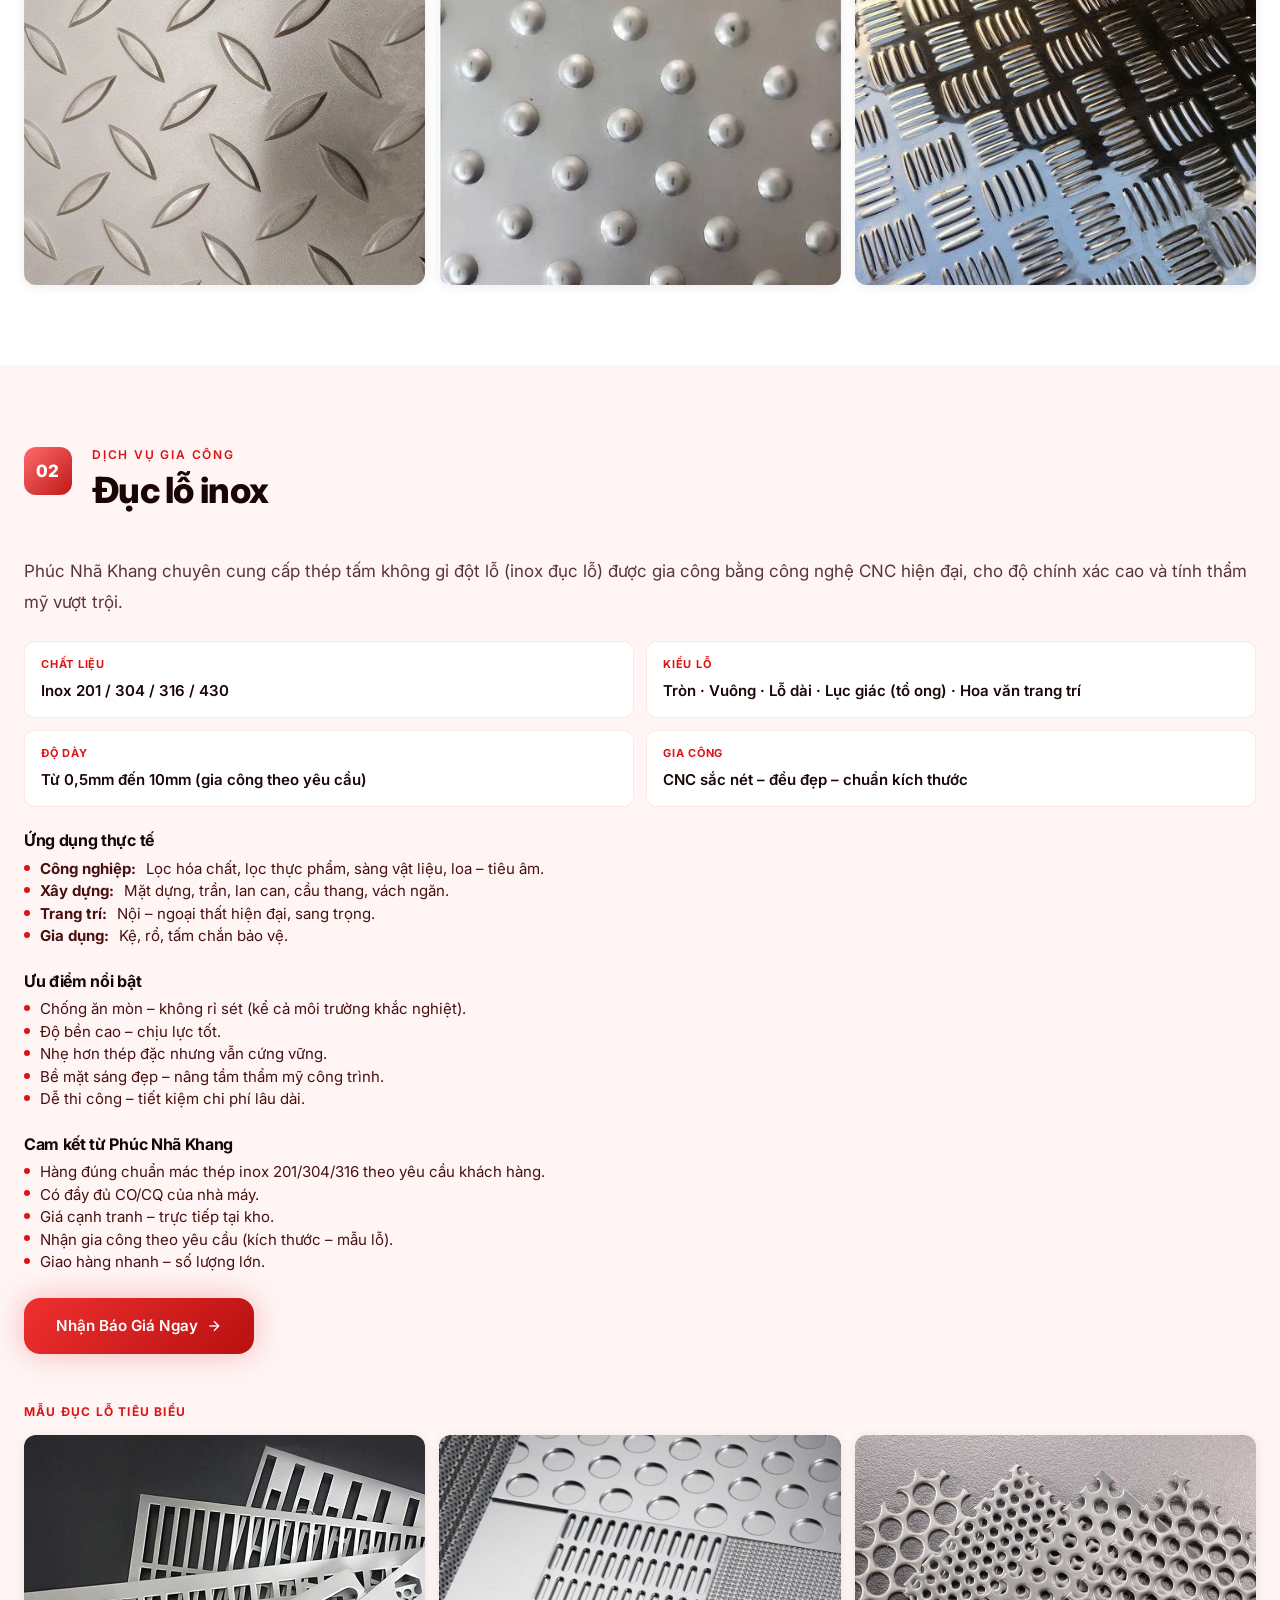
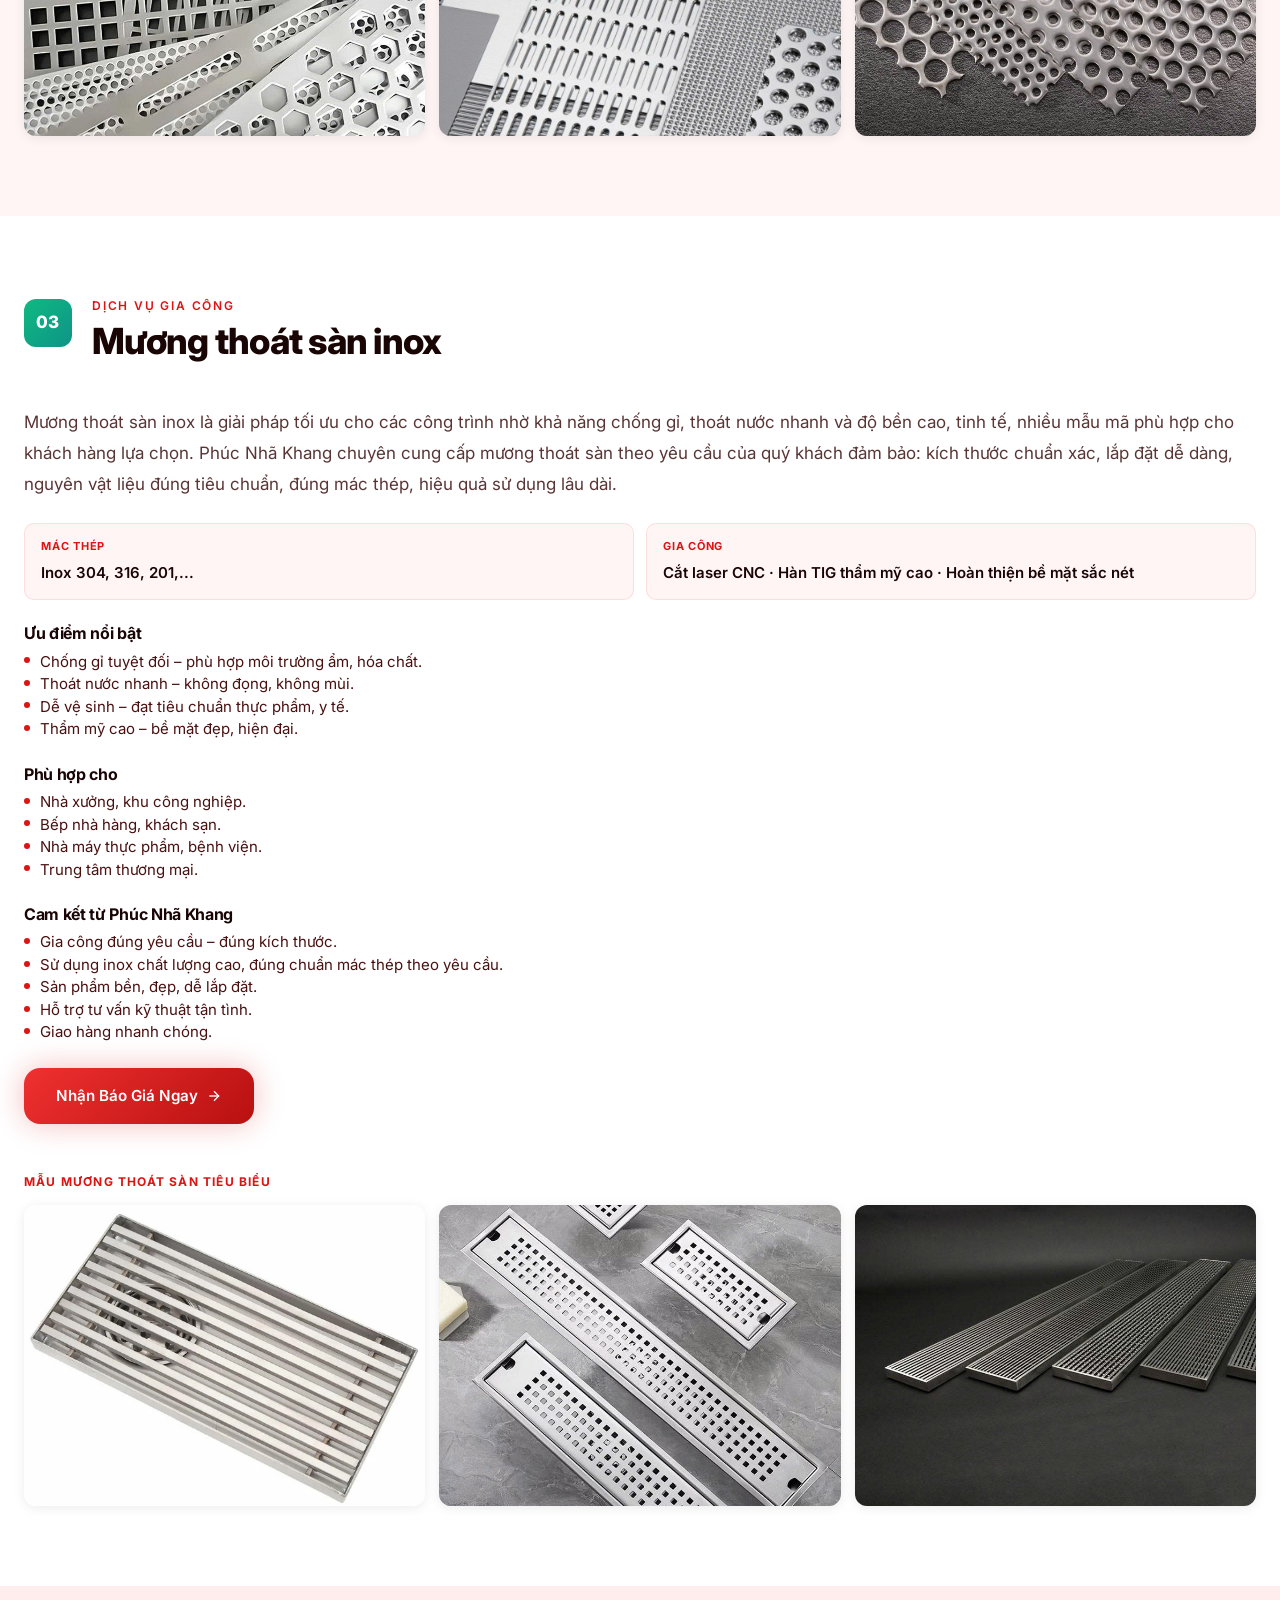
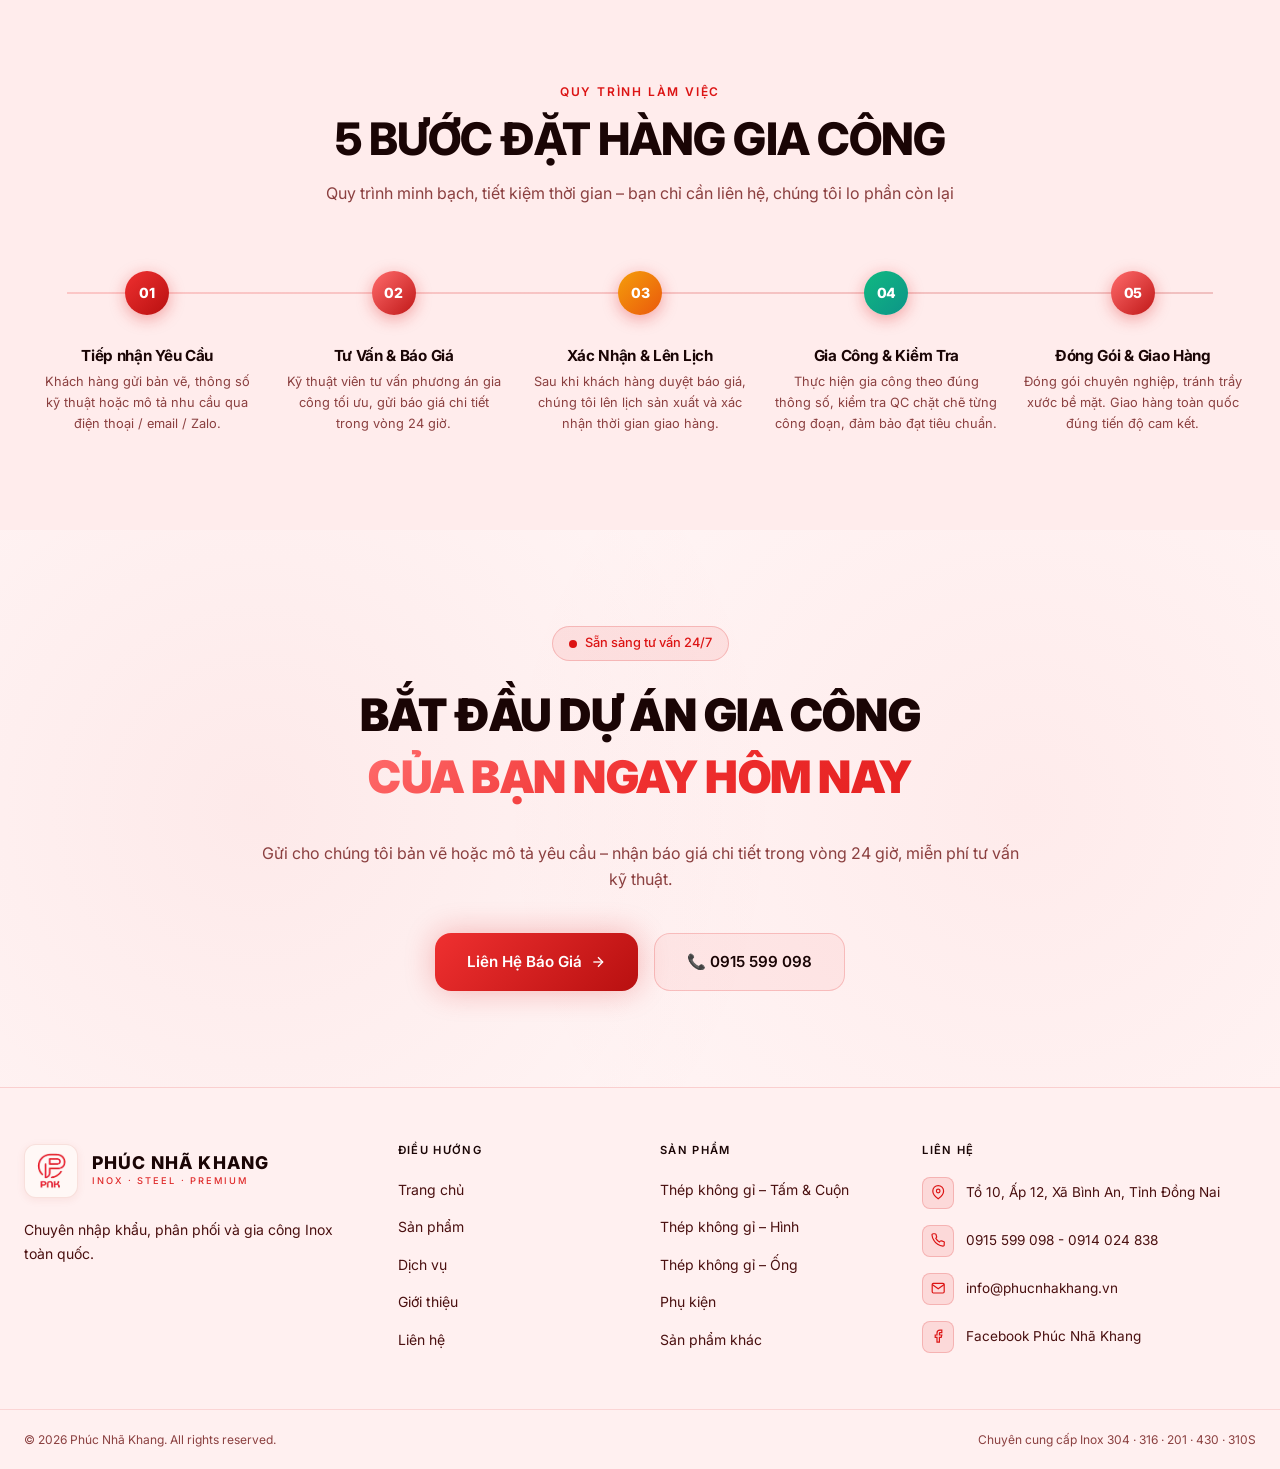
==== commit f1074c3e: "Refactor HTML structure and improve accessibility across multiple pages - Updated meta tags for bett" ====
--- a/dich-vu/index.html
+++ b/dich-vu/index.html
@@ -145,15 +145,15 @@
             </div>
           </a>
           <nav class="nav-desktop" aria-label="Điều hướng chính">
-            <a href="/">Trang Chủ</a>
-            <a href="/gioi-thieu">Giới Thiệu</a>
-            <a href="/san-pham">Sản Phẩm</a>
-            <a href="/dich-vu" class="active">Dịch Vụ</a>
-            <a href="/tin-tuc">Tin Tức</a>
-            <a href="/lien-he">Liên Hệ</a>
+            <a href="/">Trang chủ</a>
+            <a href="/gioi-thieu">Giới thiệu</a>
+            <a href="/san-pham">Sản phẩm</a>
+            <a href="/dich-vu" class="active">Dịch vụ</a>
+            <a href="/tin-tuc">Tin tức</a>
+            <a href="/lien-he">Liên hệ</a>
           </nav>
           <div style="display: flex; align-items: center; gap: 0.75rem">
-            <a href="/lien-he" class="btn-nav">Báo Giá Ngay</a>
+            <a href="/lien-he" class="btn-nav">Báo giá ngay</a>
             <button
               class="hamburger"
               aria-label="Mở menu"
@@ -166,13 +166,13 @@
         </div>
       </div>
       <nav class="nav-mobile" id="mobile-menu" aria-label="Điều hướng mobile">
-        <a href="/">Trang Chủ</a>
-        <a href="/gioi-thieu">Giới Thiệu</a>
-        <a href="/san-pham">Sản Phẩm</a>
-        <a href="/dich-vu" class="active">Dịch Vụ</a>
-        <a href="/tin-tuc">Tin Tức</a>
-        <a href="/lien-he">Liên Hệ</a>
-        <a href="/lien-he" class="btn-mobile">Báo Giá Ngay</a>
+        <a href="/">Trang chủ</a>
+        <a href="/gioi-thieu">Giới thiệu</a>
+        <a href="/san-pham">Sản phẩm</a>
+        <a href="/dich-vu" class="active">Dịch vụ</a>
+        <a href="/tin-tuc">Tin tức</a>
+        <a href="/lien-he">Liên hệ</a>
+        <a href="/lien-he" class="btn-mobile">Báo giá ngay</a>
       </nav>
     </header>
 
@@ -269,56 +269,47 @@
             <!-- Info column -->
             <div class="sv-detail-info">
               <p class="sv-detail-desc">
-                Inox dập gân được sử dụng cho nhiều ứng dụng khác nhau trong xây
-                dựng, chế tạo, công nghiệp. Gân được dập đa dạng về kiểu dáng,
-                kích thước, khoảng cách, độ sâu. Có nhiều kiểu gân cho khách
-                hàng lựa chọn.
+                Tấm không gỉ (inox) dập gân – còn gọi là inox chống trượt với bề mặt được dập nổi các hoa văn như lá me, quả trám, caro. Thiết kế này không chỉ tăng độ ma sát mà còn mang lại vẻ ngoài hiện đại, chuyên nghiệp cho công trình. Sản phẩm thường được sản xuất từ inox 201, 304, 316, 430 nổi bật với khả năng chống ăn mòn, chịu lực tốt và tuổi thọ cao, phù hợp với nhiều môi trường khắc nghiệt.
               </p>
 
               <!-- Specs -->
               <div class="sv-specs-row">
                 <div class="sv-spec-item">
                   <span class="sv-spec-label">Mác thép</span>
-                  <span class="sv-spec-value">304, 316, 201,...</span>
-                </div>
-                <div class="sv-spec-item">
-                  <span class="sv-spec-label">Kích thước</span>
-                  <span class="sv-spec-value"
-                    >Độ dày và khổ rộng được làm theo yêu cầu</span
-                  >
-                </div>
-                <div class="sv-spec-item">
-                  <span class="sv-spec-label">Kiểu dáng</span>
-                  <span class="sv-spec-value"
-                    >Gân được dập đa dạng về kiểu dáng, kích thước, khoảng cách,
-                    độ sâu</span
-                  >
-                </div>
+                  <span class="sv-spec-value">201, 304, 316, 430</span>
+                </div>
+                <div class="sv-spec-item">
+                  <span class="sv-spec-label">Độ dày</span>
+                  <span class="sv-spec-value">3mm – 12mm (phổ biến: 3ly, 5ly)</span>
+                </div>
+                <div class="sv-spec-item">
+                  <span class="sv-spec-label">Khổ tấm tiêu chuẩn</span>
+                  <span class="sv-spec-value">1000×2000 · 1220×2440 · 1500×3000 mm</span>
+                </div>
+                <div class="sv-spec-item">
+                  <span class="sv-spec-label">Gia công</span>
+                  <span class="sv-spec-value">Cắt, chấn, uốn theo yêu cầu</span>
+                </div>
+              </div>
+
+              <!-- Why choose -->
+              <div class="sv-apps-list">
+                <h4>Tại sao khách hàng lựa chọn?</h4>
+                <ul>
+                  <li><strong>Chống trượt – An toàn tuyệt đối:</strong> Bề mặt dập gân nổi giúp tăng độ bám, hạn chế tối đa trơn trượt, đặc biệt trong môi trường ẩm ướt.</li>
+                  <li><strong>Chống gỉ sét – Chống ăn mòn:</strong> Sử dụng inox chất lượng cao (SUS304, SUS316), thích hợp cho môi trường hóa chất, ngoài trời, ven biển.</li>
+                  <li><strong>Thẩm mỹ cao:</strong> Bề mặt sáng bóng, hoa văn sắc nét, mang lại vẻ đẹp hiện đại và chuyên nghiệp.</li>
+                  <li><strong>Độ bền vượt trội:</strong> Chịu lực tốt, chịu nhiệt cao, ít biến dạng, sử dụng lâu dài không xuống cấp.</li>
+                </ul>
               </div>
 
               <!-- Applications -->
               <div class="sv-apps-list">
                 <h4>Ứng dụng tiêu biểu</h4>
                 <ul>
-                  <li>Làm nền nhà xưởng, sàn thao tác, sàn chống trượt.</li>
-                  <li>
-                    Làm sàn cầu thang bộ, lót sàn xuống hầm gửi xe tại siêu thị,
-                    nhà hàng, khách sạn.
-                  </li>
-                  <li>
-                    Làm vật liệu ốp lát dùng trong xây dựng, trang trí nội thất,
-                    ngoại thất.
-                  </li>
-                  <li>
-                    Dùng làm băng tải, sàn làm việc, thùng chứa công nghiệp.
-                  </li>
-                  <li>
-                    Làm khay inox đựng thuốc trong bệnh viện, phòng khám, tiệm
-                    thuốc.
-                  </li>
-                  <li>
-                    Làm bàn chống trơn trượt dùng trong chế biến thực phẩm.
-                  </li>
+                  <li><strong>Sàn công nghiệp:</strong> Nhà máy thực phẩm, dược phẩm, xưởng sản xuất.</li>
+                  <li><strong>Giao thông – vận tải:</strong> Sàn xe tải, container, cầu cảng.</li>
+                  <li><strong>Xây dựng – kiến trúc:</strong> Cầu thang, ram dốc, nền nhà xưởng.</li>
                 </ul>
               </div>
 
@@ -402,52 +393,62 @@
           >
             <!-- Info column -->
             <div class="sv-detail-info">
-              <!-- <p class="sv-detail-desc">
-                Đục lỗ sử dụng công nghệ CNC tạo ra các lỗ, hoa văn, hoạ tiết
-                độc đáo với độ chính xác cao, đường cắt sắc nét, làm tăng giá
-                trị thẩm mỹ cho sản phẩm. Giúp sản phẩm phù hợp với các lĩnh vực
-                ứng dụng khác nhau như: làm ray lọc, chắn rác, trang trí, chắn
-                sáng, làm mát…
-              </p> -->
+              <p class="sv-detail-desc">
+                Phúc Nhã Khang chuyên cung cấp thép tấm không gỉ đột lỗ (inox đục lỗ) được gia công bằng công nghệ CNC hiện đại, cho độ chính xác cao và tính thẩm mỹ vượt trội.
+              </p>
 
               <!-- Specs -->
               <div class="sv-specs-row">
                 <div class="sv-spec-item">
-                  <span class="sv-spec-label">Mác thép</span>
-                  <span class="sv-spec-value">304, 316, 201,...</span>
-                </div>
-                <div class="sv-spec-item">
-                  <span class="sv-spec-label">Kích thước</span>
-                  <span class="sv-spec-value"
-                    >Độ dày và khổ rộng được làm theo yêu cầu</span
-                  >
-                </div>
-                <div class="sv-spec-item">
-                  <span class="sv-spec-label">Hình dạng lỗ</span>
-                  <span class="sv-spec-value"
-                    >tròn, vuông, chữ nhật, elip, hoa văn CNC, nhận sản xuất
-                    theo đơn hàng</span
-                  >
+                  <span class="sv-spec-label">Chất liệu</span>
+                  <span class="sv-spec-value">Inox 201 / 304 / 316 / 430</span>
+                </div>
+                <div class="sv-spec-item">
+                  <span class="sv-spec-label">Kiểu lỗ</span>
+                  <span class="sv-spec-value">Tròn · Vuông · Lỗ dài · Lục giác (tổ ong) · Hoa văn trang trí</span>
+                </div>
+                <div class="sv-spec-item">
+                  <span class="sv-spec-label">Độ dày</span>
+                  <span class="sv-spec-value">Từ 0,5mm đến 10mm (gia công theo yêu cầu)</span>
+                </div>
+                <div class="sv-spec-item">
+                  <span class="sv-spec-label">Gia công</span>
+                  <span class="sv-spec-value">CNC sắc nét – đều đẹp – chuẩn kích thước</span>
                 </div>
               </div>
 
               <!-- Applications -->
               <div class="sv-apps-list">
-                <h4>Lợi ích của gia công đục lỗ inox</h4>
+                <h4>Ứng dụng thực tế</h4>
                 <ul>
-                  <li>
-                    Đục lỗ sử dụng công nghệ CNC tạo ra các lỗ, hoa văn, hoạ
-                    tiết độc đáo với độ chính xác cao, đường cắt sắc nét, làm
-                    tăng giá trị thẩm mỹ cho sản phẩm.
-                  </li>
-                  <li>
-                    Giúp sản phẩm phù hợp với các lĩnh vực ứng dụng khác nhau
-                    như: làm ray lọc, chắn rác, trang trí, chắn sáng, làm mát…
-                  </li>
-                  <li>
-                    Ứng dụng trong các ngành: kiến trúc và xây dựng, trang trí
-                    nội thất, công nghiệp, nông nghiệp.
-                  </li>
+                  <li><strong>Công nghiệp:</strong> Lọc hóa chất, lọc thực phẩm, sàng vật liệu, loa – tiêu âm.</li>
+                  <li><strong>Xây dựng:</strong> Mặt dựng, trần, lan can, cầu thang, vách ngăn.</li>
+                  <li><strong>Trang trí:</strong> Nội – ngoại thất hiện đại, sang trọng.</li>
+                  <li><strong>Gia dụng:</strong> Kệ, rổ, tấm chắn bảo vệ.</li>
+                </ul>
+              </div>
+
+              <!-- Advantages -->
+              <div class="sv-apps-list">
+                <h4>Ưu điểm nổi bật</h4>
+                <ul>
+                  <li>Chống ăn mòn – không rỉ sét (kể cả môi trường khắc nghiệt).</li>
+                  <li>Độ bền cao – chịu lực tốt.</li>
+                  <li>Nhẹ hơn thép đặc nhưng vẫn cứng vững.</li>
+                  <li>Bề mặt sáng đẹp – nâng tầm thẩm mỹ công trình.</li>
+                  <li>Dễ thi công – tiết kiệm chi phí lâu dài.</li>
+                </ul>
+              </div>
+
+              <!-- Commitment -->
+              <div class="sv-apps-list">
+                <h4>Cam kết từ Phúc Nhã Khang</h4>
+                <ul>
+                  <li>Hàng đúng chuẩn mác thép inox 201/304/316 theo yêu cầu khách hàng.</li>
+                  <li>Có đầy đủ CO/CQ của nhà máy.</li>
+                  <li>Giá cạnh tranh – trực tiếp tại kho.</li>
+                  <li>Nhận gia công theo yêu cầu (kích thước – mẫu lỗ).</li>
+                  <li>Giao hàng nhanh – số lượng lớn.</li>
                 </ul>
               </div>
 
@@ -526,45 +527,52 @@
             <!-- Info column -->
             <div class="sv-detail-info">
               <p class="sv-detail-desc">
-                Mương thoát sàn inox được gia công theo yêu cầu với đa dạng kích
-                thước, mẫu mã.
+                Mương thoát sàn inox là giải pháp tối ưu cho các công trình nhờ khả năng chống gỉ, thoát nước nhanh và độ bền cao, tinh tế, nhiều mẫu mã phù hợp cho khách hàng lựa chọn. Phúc Nhã Khang chuyên cung cấp mương thoát sàn theo yêu cầu của quý khách đảm bảo: kích thước chuẩn xác, lắp đặt dễ dàng, nguyên vật liệu đúng tiêu chuẩn, đúng mác thép, hiệu quả sử dụng lâu dài.
               </p>
 
               <!-- Specs -->
               <div class="sv-specs-row">
                 <div class="sv-spec-item">
                   <span class="sv-spec-label">Mác thép</span>
-                  <span class="sv-spec-value">304, 316, 201,...</span>
+                  <span class="sv-spec-value">Inox 304, 316, 201,...</span>
                 </div>
                 <div class="sv-spec-item">
                   <span class="sv-spec-label">Gia công</span>
-                  <span class="sv-spec-value"
-                    >Theo yêu cầu với đa dạng kích thước, mẫu mã</span
-                  >
-                </div>
-              </div>
-
-              <!-- Benefits -->
+                  <span class="sv-spec-value">Cắt laser CNC · Hàn TIG thẩm mỹ cao · Hoàn thiện bề mặt sắc nét</span>
+                </div>
+              </div>
+
+              <!-- Advantages -->
+              <div class="sv-apps-list">
+                <h4>Ưu điểm nổi bật</h4>
+                <ul>
+                  <li>Chống gỉ tuyệt đối – phù hợp môi trường ẩm, hóa chất.</li>
+                  <li>Thoát nước nhanh – không đọng, không mùi.</li>
+                  <li>Dễ vệ sinh – đạt tiêu chuẩn thực phẩm, y tế.</li>
+                  <li>Thẩm mỹ cao – bề mặt đẹp, hiện đại.</li>
+                </ul>
+              </div>
 
               <!-- Applications -->
               <div class="sv-apps-list">
-                <h4>Lợi ích của gia công mương thoát sàn inox</h4>
+                <h4>Phù hợp cho</h4>
                 <ul>
-                  <li>
-                    Độ bền vượt trội: Chống chịu lực tác động mạnh đảm bảo tuổi
-                    thọ lâu dài, khả năng chịu nhiệt độ cao, an toàn cho khu vực
-                    bếp, nhà tắm.
-                  </li>
-                  <li>Chống gỉ sét hiệu quả đảm bảo tính thẩm mỹ.</li>
-                  <li>
-                    Bề mặt nhẵn mịn, không bám bẩn giúp việc vệ sinh trở nên
-                    nhanh chóng và dễ dàng.
-                  </li>
-                  <li>
-                    Ứng dụng nhiều loại công trình: Từ nhà ở, biệt thự, chung cư
-                    đến khách sạn, bệnh viện, trường học, nhà máy, khu chế biến
-                    thực phẩm,...
-                  </li>
+                  <li>Nhà xưởng, khu công nghiệp.</li>
+                  <li>Bếp nhà hàng, khách sạn.</li>
+                  <li>Nhà máy thực phẩm, bệnh viện.</li>
+                  <li>Trung tâm thương mại.</li>
+                </ul>
+              </div>
+
+              <!-- Commitment -->
+              <div class="sv-apps-list">
+                <h4>Cam kết từ Phúc Nhã Khang</h4>
+                <ul>
+                  <li>Gia công đúng yêu cầu – đúng kích thước.</li>
+                  <li>Sử dụng inox chất lượng cao, đúng chuẩn mác thép theo yêu cầu.</li>
+                  <li>Sản phẩm bền, đẹp, dễ lắp đặt.</li>
+                  <li>Hỗ trợ tư vấn kỹ thuật tận tình.</li>
+                  <li>Giao hàng nhanh chóng.</li>
                 </ul>
               </div>
 
@@ -775,19 +783,19 @@
           </div>
 
           <nav class="footer-col" aria-label="Điều hướng footer">
-            <h4>Điều Hướng</h4>
+            <h4>Điều hướng</h4>
             <ul class="footer-links">
-              <li><a href="/">Trang Chủ</a></li>
-              <li><a href="/san-pham">Sản Phẩm</a></li>
-              <li><a href="/dich-vu">Dịch Vụ</a></li>
-              <li><a href="/gioi-thieu">Giới Thiệu</a></li>
-              <li><a href="/lien-he">Liên Hệ</a></li>
+              <li><a href="/">Trang chủ</a></li>
+              <li><a href="/san-pham">Sản phẩm</a></li>
+              <li><a href="/dich-vu">Dịch vụ</a></li>
+              <li><a href="/gioi-thieu">Giới thiệu</a></li>
+              <li><a href="/lien-he">Liên hệ</a></li>
             </ul>
           </nav>
 
           <!-- Products -->
           <div class="footer-col">
-            <h4>Sản Phẩm</h4>
+            <h4>Sản phẩm</h4>
             <ul class="footer-links">
               <li>
                 <a href="/san-pham#tam">Thép không gỉ – Tấm &amp; Cuộn</a>
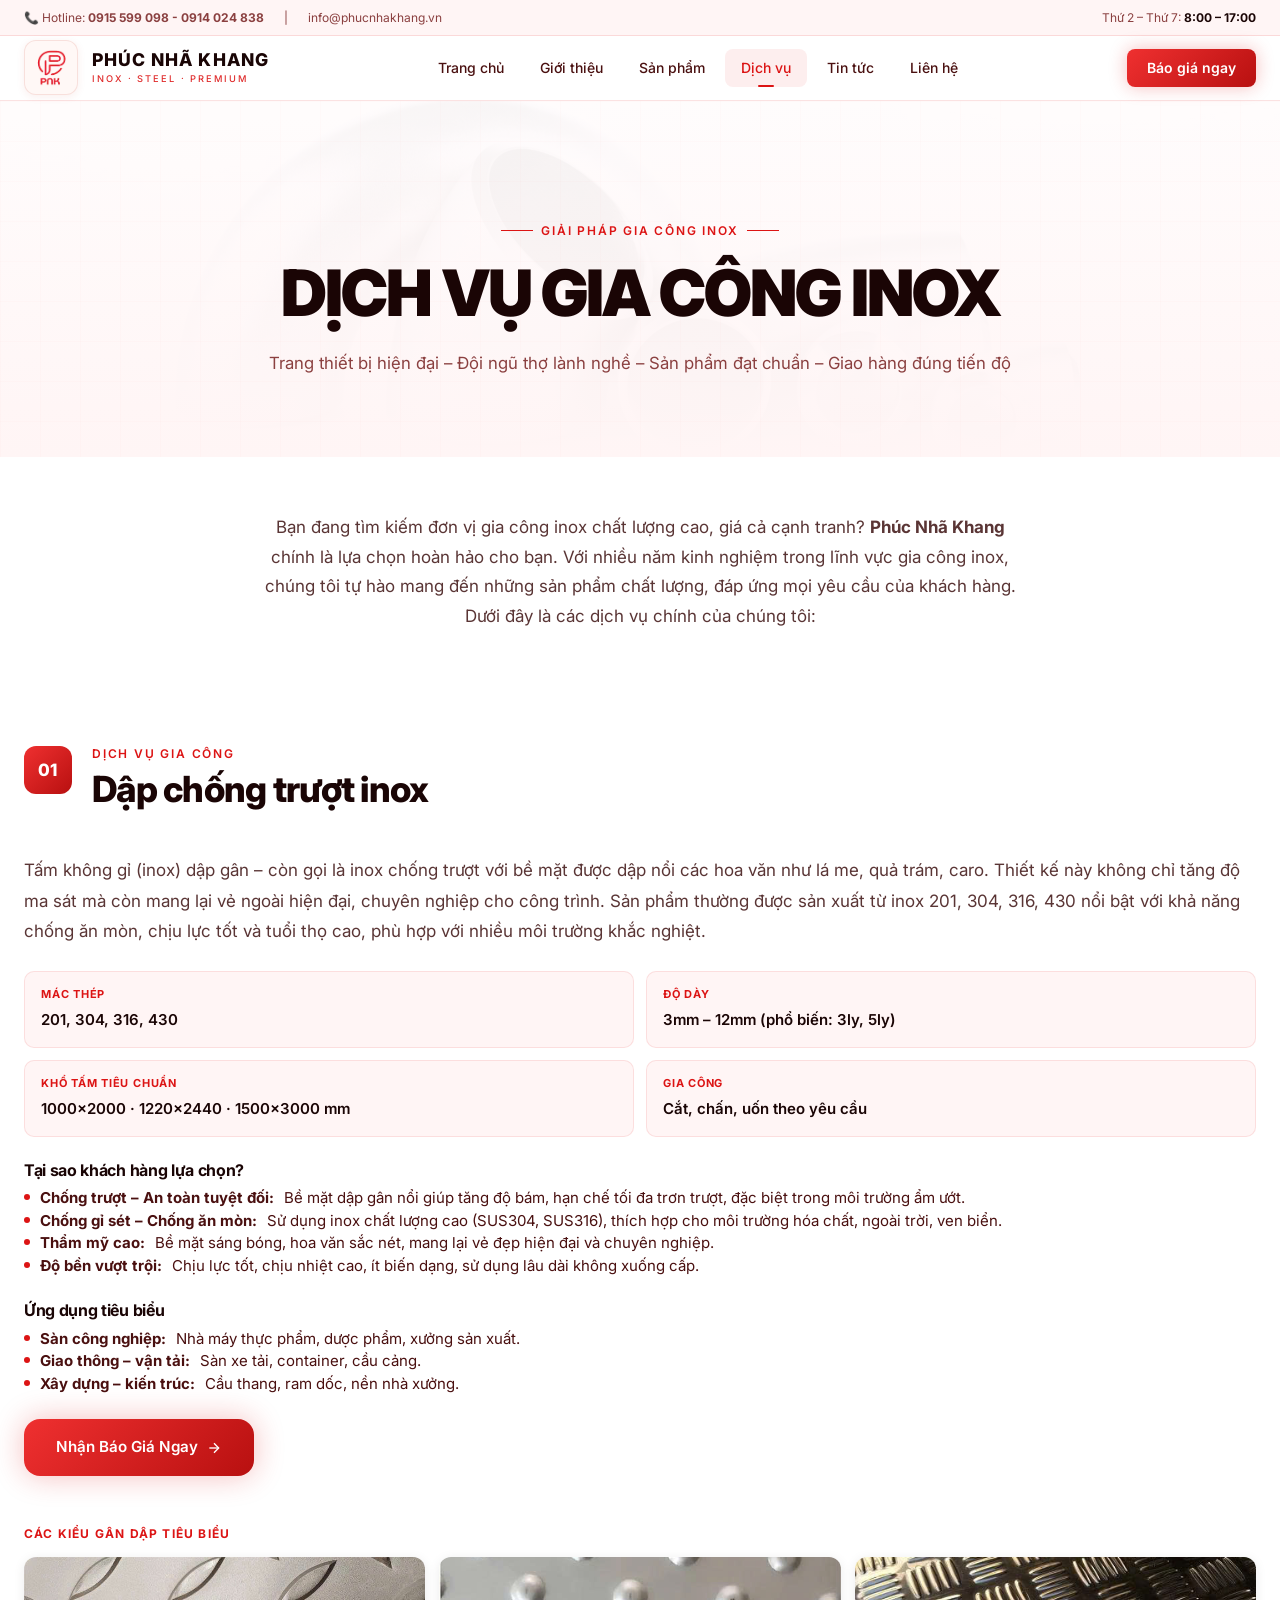
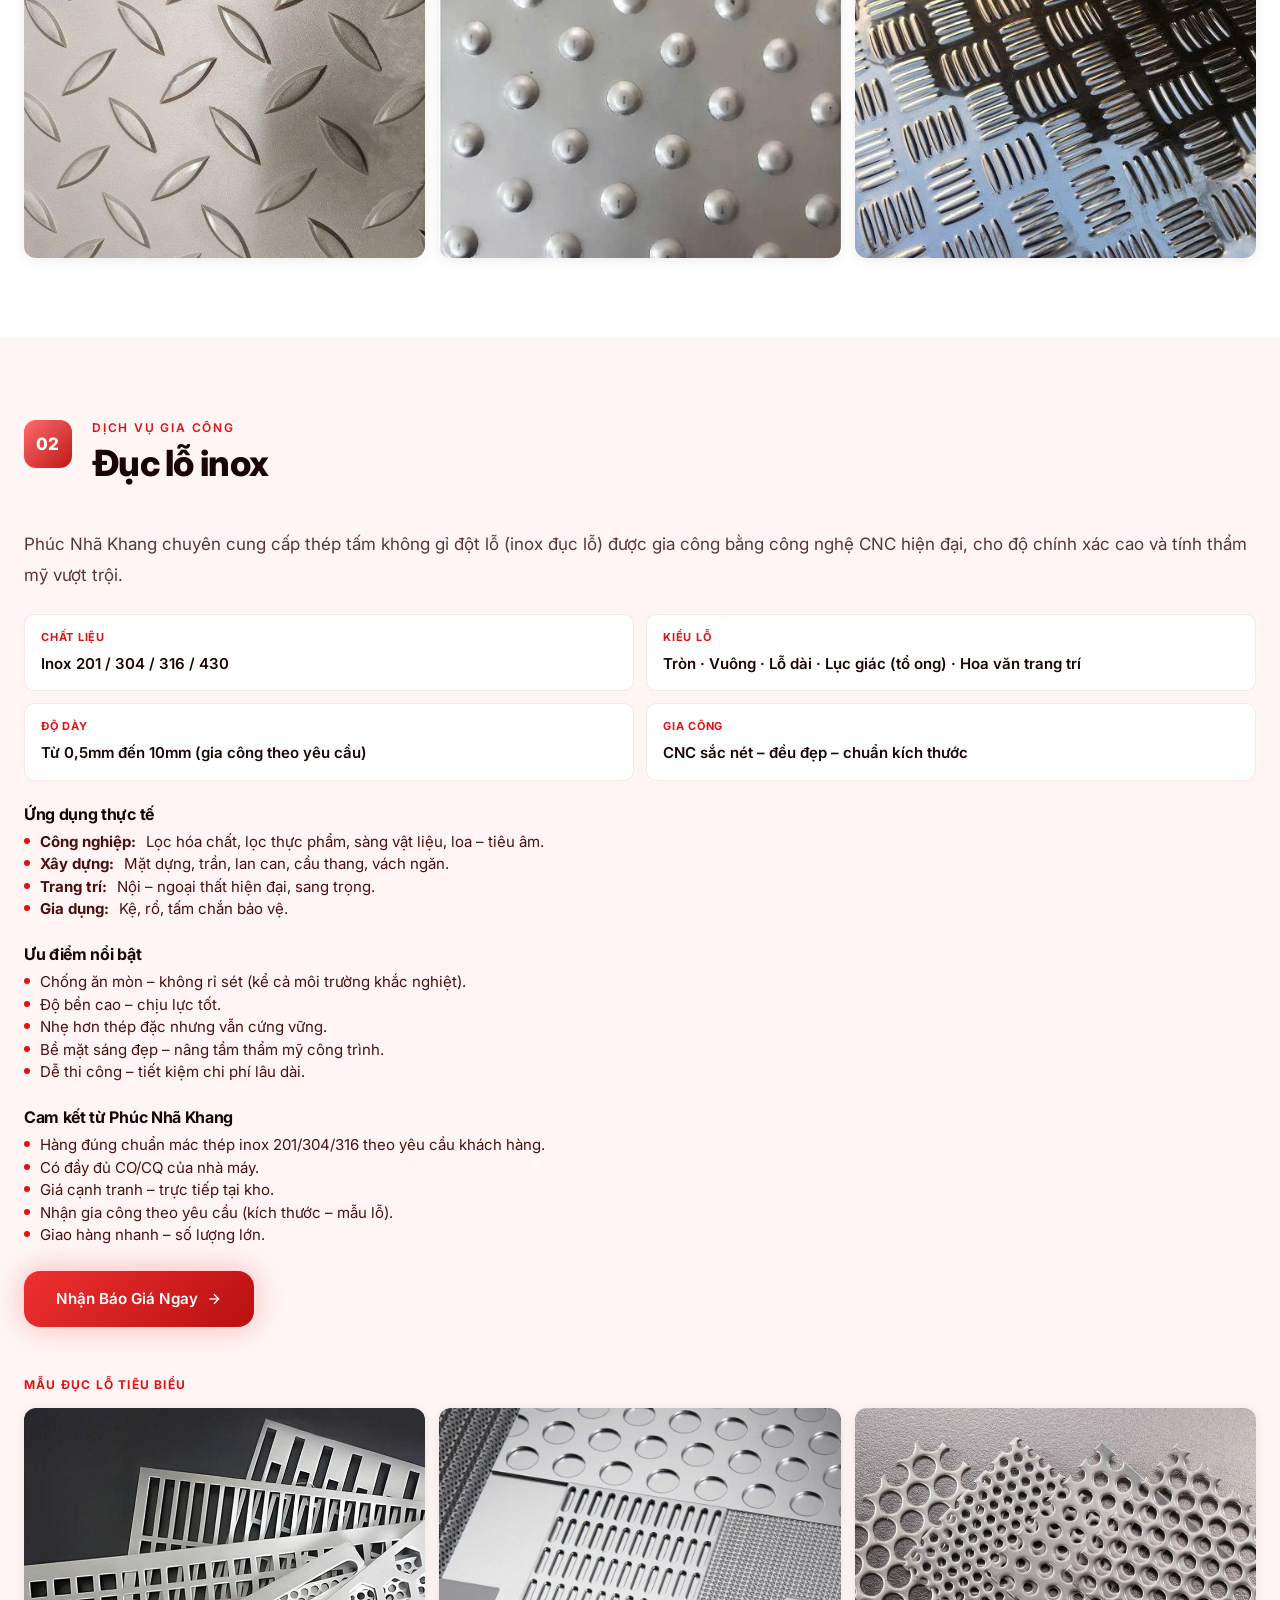
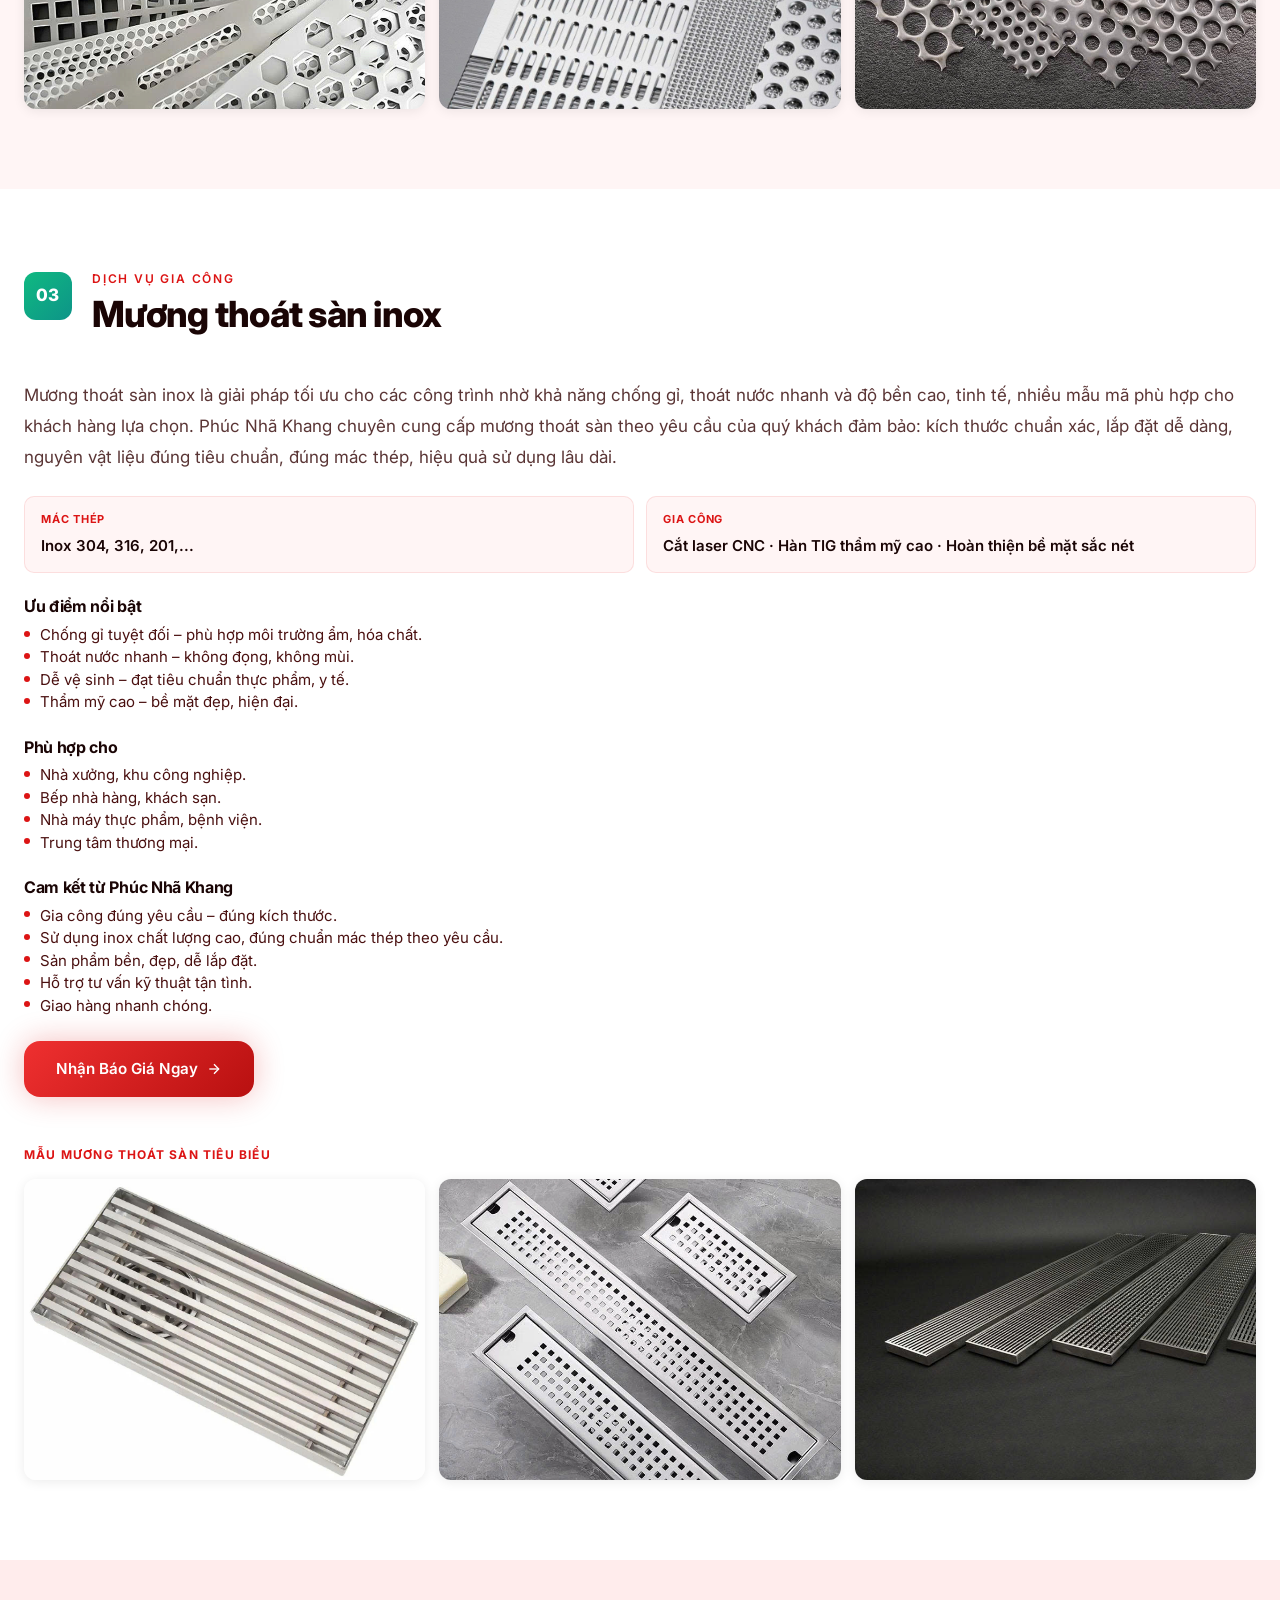
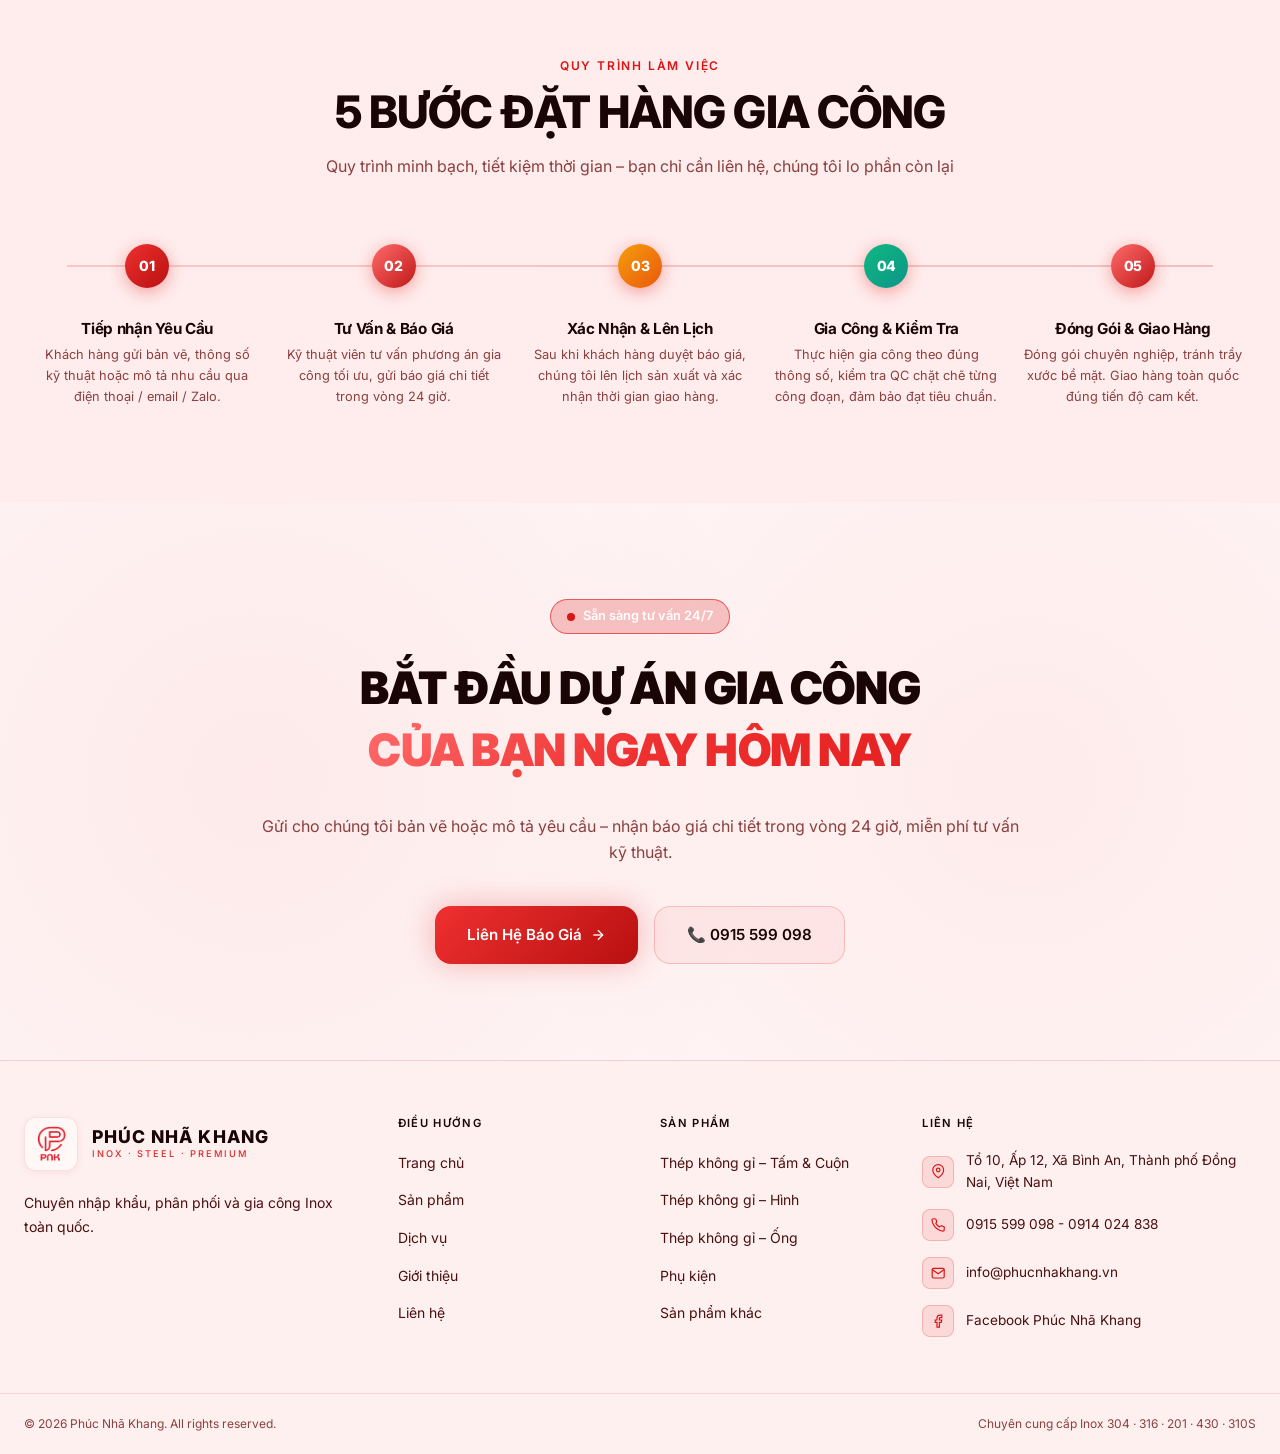
==== commit 9b4412bb: "fix(address): update address details for consistency across multiple pages" ====
--- a/dich-vu/index.html
+++ b/dich-vu/index.html
@@ -817,7 +817,7 @@
                     <circle cx="12" cy="10" r="3" />
                   </svg>
                 </div>
-                <span>Tổ 10, Ấp 12, Xã Bình An, Tỉnh Đồng Nai</span>
+                <span>Tổ 10, Ấp 12, Xã Bình An, Thành phố Đồng Nai, Việt Nam</span>
               </li>
               <li class="footer-contact-item">
                 <div class="footer-contact-item__icon" aria-hidden="true">
--- a/css/style.css
+++ b/css/style.css
@@ -536,11 +536,11 @@
   align-items: center;
   gap: 0.5rem;
   padding: 0.4rem 1rem;
-  background: rgba(220, 20, 20, 0.08);
-  border: 1px solid rgba(220, 20, 20, 0.2);
-  color: var(--fire-500);
+  background: rgba(220, 20, 20, 0.22);
+  border: 1px solid rgba(220, 20, 20, 0.6);
+  color: #fff;
   font-size: 0.8rem;
-  font-weight: 500;
+  font-weight: 600;
   border-radius: 9999px;
 }
 .badge__dot {
@@ -608,15 +608,10 @@
   background:
     linear-gradient(
       to right,
-      rgba(5, 7, 12, 0.80) 0%,
-      rgba(5, 7, 12, 0.55) 40%,
-      rgba(5, 7, 12, 0.15) 68%,
-      transparent 100%
-    ),
-    linear-gradient(
-      to top,
-      rgba(5, 7, 12, 0.60) 0%,
-      transparent 45%
+      rgba(5, 7, 12, 0.55) 0%,
+      rgba(5, 7, 12, 0.25) 30%,
+      rgba(5, 7, 12, 0.01) 52%,
+      transparent 62%
     );
 }
 
@@ -627,12 +622,14 @@
   z-index: 3;
   display: flex;
   align-items: center;
-  padding: 2rem max(3rem, calc((100vw - 1280px) / 2 + 3rem));
+  justify-content: flex-start;
+  padding: 2rem 0 2rem 3rem;
 }
 .hero__content {
   position: relative;
   z-index: 2;
-  max-width: 560px;
+  max-width: 520px;
+  width: 45%;
 }
 
 /* ─ Text styles (white over image) ──────────────────────── */
@@ -649,6 +646,7 @@
   color: #ff3b3b;
   position: relative;
   padding-bottom: 0.35em;
+  white-space: nowrap;
 }
 .hero__title-sub {
   display: block;
@@ -796,26 +794,38 @@
 /* ─ Responsive ──────────────────────────────────────────── */
 @media (max-width: 960px) {
   .hero {
-    height: 85vw;
-    min-height: 420px;
-    max-height: 640px;
+    height: auto;
+    min-height: 580px;
+    max-height: none;
   }
   .hero__content-wrap {
-    align-items: flex-end;
-    padding-bottom: 5.5rem;
-    padding-left: 1.75rem;
-    padding-right: 1.75rem;
-    padding-top: 0;
+    align-items: flex-start;
+    padding-top: 4rem;
+    padding-bottom: 7rem;
+    padding-left: 1.25rem;
+    padding-right: 1.25rem;
   }
   .hero__content {
-    max-width: 100%;
+    max-width: 88%;
+    width: 88%;
   }
   .hero__title {
-    font-size: clamp(1.5rem, 5vw, 2rem);
+    font-size: clamp(1.75rem, 7vw, 2.4rem);
   }
   .hero__subtitle {
-    font-size: 0.875rem;
+    font-size: 0.95rem;
     margin-bottom: 1.5rem;
+  }
+  .hero__cta {
+    flex-direction: column;
+    align-items: flex-start;
+  }
+  .hero__cta .btn-primary,
+  .hero__cta .btn-outline {
+    width: 100%;
+    justify-content: center;
+    font-size: 1rem;
+    padding: 0.9rem 1.5rem;
   }
   .hero__slide-footer {
     left: 1.75rem;
@@ -827,10 +837,16 @@
   .hero__overlay {
     background:
       linear-gradient(
+        to right,
+        rgba(5, 7, 12, 0.78) 0%,
+        rgba(5, 7, 12, 0.50) 45%,
+        rgba(5, 7, 12, 0.10) 70%,
+        transparent 100%
+      ),
+      linear-gradient(
         to top,
-        rgba(5, 7, 12, 0.85) 0%,
-        rgba(5, 7, 12, 0.40) 55%,
-        transparent 100%
+        rgba(5, 7, 12, 0.50) 0%,
+        transparent 45%
       );
   }
 }
@@ -900,8 +916,9 @@
 .page-hero__desc {
   font-size: 1.05rem;
   color: var(--text-500);
-  max-width: 42rem;
+  max-width: 60rem;
   margin: 0 auto;
+  white-space: nowrap;
 }
 
 /* ── Stats band ─────────────────────────────────────────────── */
@@ -1110,11 +1127,6 @@
 .product-card__img-overlay {
   position: absolute;
   inset: 0;
-  background: linear-gradient(
-    to top,
-    rgba(255, 255, 255, 0.85) 0%,
-    transparent 60%
-  );
 }
 .product-card__grade {
   position: absolute;
@@ -1265,6 +1277,10 @@
   height: auto;
   object-fit: contain;
   display: block;
+}
+.supplier-logo-item.logo-zoom img {
+  max-width: 95%;
+  max-height: 110px;
 }
 
 /* ── CTA section ────────────────────────────────────────────── */
@@ -1401,11 +1417,6 @@
 .product-detail-card__img-overlay {
   position: absolute;
   inset: 0;
-  background: linear-gradient(
-    to top,
-    rgba(255, 255, 255, 0.85) 0%,
-    transparent 60%
-  );
 }
 .product-detail-card__body {
   padding: 1.5rem;
@@ -2965,12 +2976,6 @@
 .sv-card__img-overlay {
   position: absolute;
   inset: 0;
-  background: linear-gradient(
-    to top,
-    rgba(255, 255, 255, 0.9) 0%,
-    rgba(255, 245, 245, 0.4) 50%,
-    transparent 100%
-  );
 }
 .sv-card__number {
   position: absolute;
